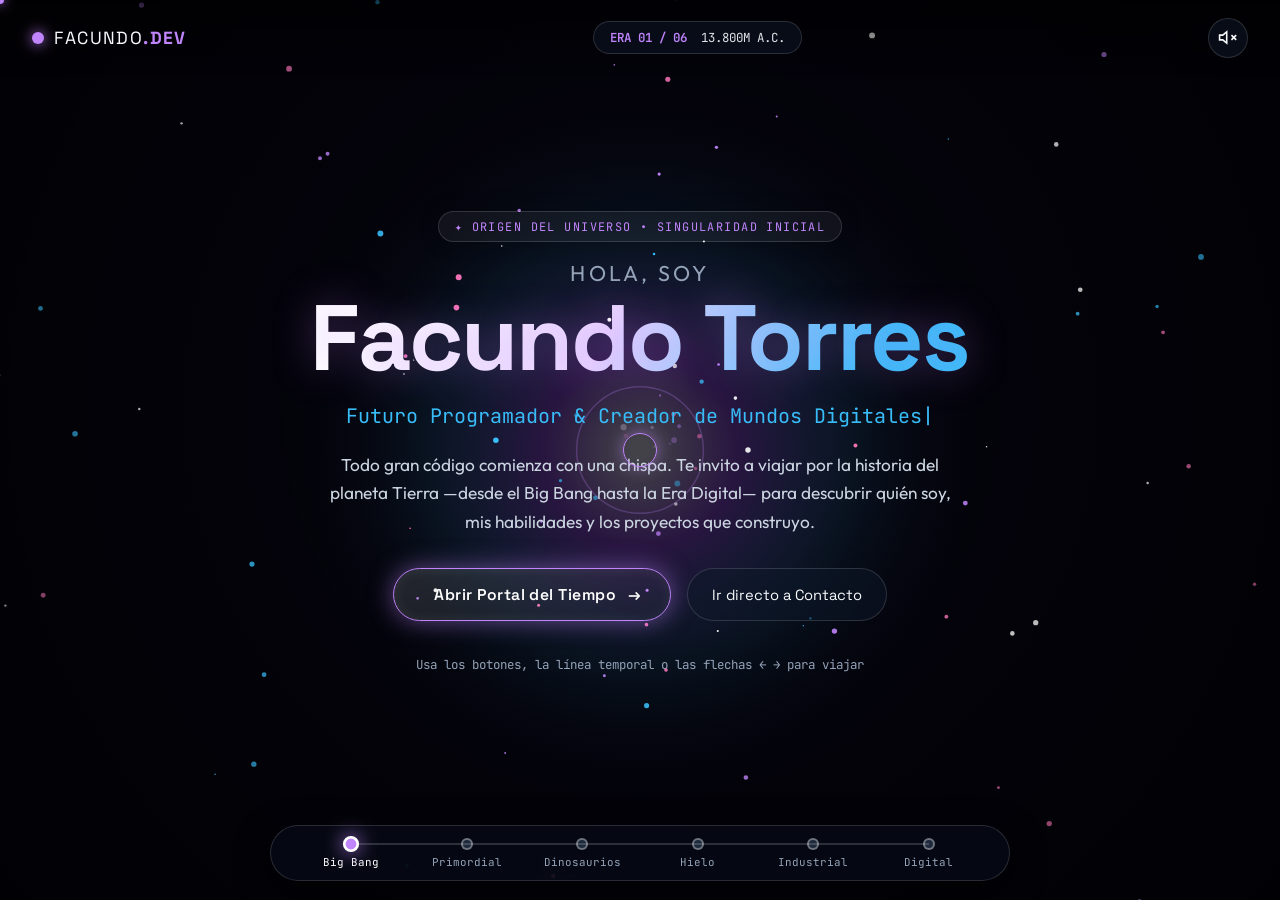
==== index.html @ c5411c74 "Add files via upload" ====
<!DOCTYPE html>
<html lang="es">
<head>
  <meta charset="UTF-8" />
  <meta name="viewport" content="width=device-width, initial-scale=1.0" />
  <title>Facundo Torres | Portfolio Temporal — Futuro Programador</title>
  <meta name="description" content="Portfolio interactivo de Facundo Torres, futuro programador. Un viaje a través de las épocas de la Tierra desde el Big Bang hasta la Era Digital." />
  <link rel="preconnect" href="https://fonts.googleapis.com" />
  <link rel="preconnect" href="https://fonts.gstatic.com" crossorigin />
  <link href="https://fonts.googleapis.com/css2?family=Cinzel:wght@600;800&family=JetBrains+Mono:wght@400;600&family=Outfit:wght@300;400;600;700;900&family=Space+Grotesk:wght@400;600;700&display=swap" rel="stylesheet" />
  <link rel="stylesheet" href="styles.css" />
</head>
<body data-era="0">
  <!-- Cursor personalizado -->
  <div class="cursor-dot" id="cursor-dot"></div>
  <div class="cursor-ring" id="cursor-ring"></div>

  <!-- Canvas de fondo atmosférico por era -->
  <canvas id="era-canvas" aria-hidden="true"></canvas>

  <!-- Capa de viñeta y atmósfera -->
  <div class="atmosphere-overlay" aria-hidden="true"></div>

  <!-- Canvas del Portal del Tiempo (transiciones) -->
  <div class="portal-overlay" id="portal-overlay" aria-hidden="true">
    <canvas id="portal-canvas"></canvas>
    <div class="portal-hud">
      <div class="portal-label">ATRAVESANDO PORTAL TEMPORAL</div>
      <div class="portal-year" id="portal-year">-13.800.000.000</div>
      <div class="portal-destination" id="portal-destination">ERA PRIMORDIAL</div>
    </div>
    <div class="portal-flash" id="portal-flash"></div>
  </div>

  <!-- Barra superior HUD -->
  <header class="top-hud">
    <div class="brand" id="brand-home" title="Volver al Big Bang">
      <span class="brand-orb"></span>
      <span class="brand-text">FACUNDO<strong>.DEV</strong></span>
    </div>

    <div class="era-indicator">
      <span class="era-badge" id="hud-era-badge">ERA 01 / 06</span>
      <span class="era-year-display" id="hud-era-year">13.8B A.C.</span>
    </div>

    <div class="hud-actions">
      <button class="icon-btn" id="sound-toggle" title="Activar/Desactivar sonido del portal" aria-label="Sonido">
        <svg id="sound-icon-off" viewBox="0 0 24 24" fill="none" stroke="currentColor" stroke-width="2">
          <path d="M11 5L6 9H2v6h4l5 4V5z"></path>
          <line x1="23" y1="9" x2="17" y2="15"></line>
          <line x1="17" y1="9" x2="23" y2="15"></line>
        </svg>
        <svg id="sound-icon-on" class="hidden" viewBox="0 0 24 24" fill="none" stroke="currentColor" stroke-width="2">
          <path d="M11 5L6 9H2v6h4l5 4V5z"></path>
          <path d="M15.54 8.46a5 5 0 0 1 0 7.07"></path>
          <path d="M19.07 4.93a10 10 0 0 1 0 14.14"></path>
        </svg>
      </button>
    </div>
  </header>

  <!-- Contenedor principal de las 6 eras -->
  <main class="timeline-stage" id="timeline-stage">

    <!-- ==================== ERA 0: BIG BANG (INICIO) ==================== -->
    <section class="era-section active" data-era-index="0" data-era-name="El Big Bang" data-era-year="13.800M A.C." data-numeric-year="-13800000000">
      <div class="era-content hero-layout">
        <div class="evanesce-item delay-1">
          <span class="pill-tag cosmic-tag">✦ ORIGEN DEL UNIVERSO • SINGULARIDAD INICIAL</span>
        </div>

        <h1 class="hero-title evanesce-item delay-2">
          <span class="title-small">Hola, soy</span>
          <span class="glitch-text" data-text="Facundo Torres">Facundo Torres</span>
        </h1>

        <p class="hero-subtitle evanesce-item delay-3">
          <span class="typing-text" id="typing-text">Futuro Programador &amp; Creador de Mundos Digitales</span><span class="typing-cursor">|</span>
        </p>

        <p class="hero-desc evanesce-item delay-4">
          Todo gran código comienza con una chispa. Te invito a viajar por la historia del planeta Tierra —desde el Big Bang hasta la Era Digital— para descubrir quién soy, mis habilidades y los proyectos que construyo.
        </p>

        <div class="cta-group evanesce-item delay-5">
          <button class="portal-btn primary-portal-btn" data-go-era="1">
            <span class="btn-ring"></span>
            <span class="btn-text">Abrir Portal del Tiempo</span>
            <span class="btn-arrow">→</span>
          </button>
          <button class="ghost-btn" data-go-era="5">Ir directo a Contacto</button>
        </div>

        <div class="scroll-hint evanesce-item delay-6">
          <span>Usa los botones, la línea temporal o las flechas ← → para viajar</span>
        </div>
      </div>
    </section>

    <!-- ==================== ERA 1: TIERRA PRIMORDIAL (SOBRE MÍ) ==================== -->
    <section class="era-section" data-era-index="1" data-era-name="Tierra Primordial" data-era-year="4.500M A.C." data-numeric-year="-4500000000">
      <div class="era-content two-col-layout">
        <div class="col-text">
          <span class="pill-tag volcanic-tag evanesce-item delay-1">🔥 EÓN HADEICO • FORJANDO LOS CIMIENTOS</span>
          <h2 class="section-title evanesce-item delay-2">Sobre Mí</h2>
          <p class="lead-text evanesce-item delay-3">
            Al igual que la Tierra se forjó entre fuego, presión y transformación constante, mi camino como <strong>futuro programador</strong> nace de la curiosidad incansable por entender cómo funciona la tecnología y crear soluciones reales.
          </p>
          <p class="body-text evanesce-item delay-4">
            Me apasiona el desarrollo web, la lógica de programación y el diseño de experiencias interactivas que sorprendan al usuario. Cada día entreno mis habilidades escribiendo código limpio, resolviendo problemas y aprendiendo nuevas herramientas.
          </p>

          <div class="stats-row evanesce-item delay-5">
            <div class="stat-card tilt-card">
              <span class="stat-number">100%</span>
              <span class="stat-label">Pasión por el Código</span>
            </div>
            <div class="stat-card tilt-card">
              <span class="stat-number">∞</span>
              <span class="stat-label">Ganas de Aprender</span>
            </div>
            <div class="stat-card tilt-card">
              <span class="stat-number">24/7</span>
              <span class="stat-label">Mentalidad Builder</span>
            </div>
          </div>
        </div>

        <div class="col-visual evanesce-item delay-4">
          <div class="magma-card tilt-card">
            <div class="magma-core portrait-core">
              <div class="orbit-ring r1"></div>
              <div class="orbit-ring r2"></div>
              <img src="facundo.png" alt="Facundo Torres" class="facundo-cutout" />
            </div>
            <h3>Facundo Torres</h3>
            <p class="role-badge">Aspirante a Desarrollador Full-Stack</p>
            <ul class="traits-list">
              <li><span>⚡</span> Resolución creativa de problemas</li>
              <li><span>🧠</span> Aprendizaje rápido y autodidacta</li>
              <li><span>🎯</span> Atención al detalle y animaciones</li>
              <li><span>🤝</span> Trabajo en equipo y comunicación</li>
            </ul>
          </div>
        </div>

        <div class="era-nav-footer evanesce-item delay-6">
          <button class="ghost-btn" data-go-era="0">← Big Bang</button>
          <button class="portal-btn volcanic-btn" data-go-era="2">
            <span class="btn-text">Viajar al Jurásico</span>
            <span class="btn-arrow">→</span>
          </button>
        </div>
      </div>
    </section>

    <!-- ==================== ERA 2: ERA MESOZOICA / DINOSAURIOS Y FÓSILES (SKILLS) ==================== -->
    <section class="era-section" data-era-index="2" data-era-name="Era Mesozoica" data-era-year="150M A.C." data-numeric-year="-150000000">
      <div class="era-content jurassic-layout">
        <!-- Silueta decorativa de dinosaurio en el fondo -->
        <svg class="dino-silhouette" viewBox="0 0 600 320" fill="none" aria-hidden="true">
          <path d="M510 295 C470 295 450 280 430 250 C400 210 380 185 330 185 C295 185 270 205 245 230 C235 240 225 265 220 295 L195 295 C200 255 205 225 190 210 C175 195 150 210 135 235 C120 260 110 280 105 295 L82 295 C90 250 110 210 125 185 C100 180 65 185 25 200 C55 165 100 148 145 148 C185 148 220 155 260 140 C300 125 325 90 355 55 C375 32 405 20 435 25 C460 29 478 42 485 56 C470 60 455 62 440 60 C448 68 465 72 475 74 C465 88 442 94 420 90 C400 115 390 145 405 175 C425 210 465 245 530 275 Z" fill="currentColor"/>
        </svg>

        <div class="section-header evanesce-item delay-1">
          <span class="pill-tag jurassic-tag">🦖 ERA MESOZOICA • DINOSAURIOS &amp; FÓSILES</span>
          <h2 class="section-title">Fósiles de Conocimiento</h2>
          <p class="section-subtitle">Haz clic o pasa el cursor sobre cada fósil excavado para descubrir mi stack tecnológico.</p>
        </div>

        <div class="fossils-grid evanesce-item delay-3">
          <!-- Fósil 1: Ammonite (HTML & CSS) -->
          <article class="fossil-card tilt-card" tabindex="0">
            <div class="fossil-icon">
              <svg viewBox="0 0 100 100" fill="none" stroke="currentColor" stroke-width="3">
                <path d="M52 50 C52 44 46 42 42 46 C36 52 40 62 49 62 C61 62 68 50 64 38 C59 23 41 18 28 28 C12 40 12 64 26 78 C42 93 70 90 82 72 C92 56 88 32 74 20" stroke-linecap="round"/>
                <path d="M52 50 L64 38 M49 62 L58 75 M28 28 L40 42 M26 78 L38 66 M82 72 L68 62" stroke-opacity="0.5"/>
              </svg>
            </div>
            <span class="fossil-era">FÓSIL #01 • AMMONITE</span>
            <h3>HTML5 &amp; CSS3</h3>
            <p>Maquetación semántica, Flexbox, Grid, animaciones avanzadas y diseño responsive.</p>
            <div class="skill-bar"><div class="skill-fill" style="--level: 90%"></div></div>
          </article>

          <!-- Fósil 2: Cráneo T-Rex (JavaScript) -->
          <article class="fossil-card tilt-card" tabindex="0">
            <div class="fossil-icon">
              <svg viewBox="0 0 100 100" fill="none" stroke="currentColor" stroke-width="3">
                <path d="M18 42 C22 24 45 18 70 22 C84 25 90 36 86 48 L62 52 L60 60 L82 62 C78 74 60 80 42 76 L26 72 L18 58 Z" stroke-linejoin="round"/>
                <circle cx="50" cy="36" r="6"/>
                <circle cx="72" cy="36" r="4"/>
                <path d="M62 52 L66 56 M70 51 L74 55 M78 50 L81 54 M66 62 L69 66 M74 62 L76 66" stroke-linecap="round"/>
              </svg>
            </div>
            <span class="fossil-era">FÓSIL #02 • T-REX</span>
            <h3>JavaScript (ES6+)</h3>
            <p>Lógica interactiva, manipulación del DOM, Canvas 2D, consumo de APIs y asincronía.</p>
            <div class="skill-bar"><div class="skill-fill" style="--level: 85%"></div></div>
          </article>

          <!-- Fósil 3: Trilobite (Python & Lógica) -->
          <article class="fossil-card tilt-card" tabindex="0">
            <div class="fossil-icon">
              <svg viewBox="0 0 100 100" fill="none" stroke="currentColor" stroke-width="3">
                <ellipse cx="50" cy="52" rx="28" ry="36"/>
                <path d="M50 16 L50 88 M35 22 L35 82 M65 22 L65 82" stroke-opacity="0.6"/>
                <path d="M24 38 L76 38 M22 50 L78 50 M24 62 L76 62 M29 74 L71 74"/>
              </svg>
            </div>
            <span class="fossil-era">FÓSIL #03 • TRILOBITE</span>
            <h3>Python &amp; Algoritmos</h3>
            <p>Estructuras de datos, automatización, resolución de problemas y bases de backend.</p>
            <div class="skill-bar"><div class="skill-fill" style="--level: 78%"></div></div>
          </article>

          <!-- Fósil 4: Huella Jurásica (Git, SQL & Herramientas) -->
          <article class="fossil-card tilt-card" tabindex="0">
            <div class="fossil-icon">
              <svg viewBox="0 0 100 100" fill="none" stroke="currentColor" stroke-width="3">
                <path d="M50 86 C35 86 28 74 32 60 L20 34 C18 28 24 24 29 29 L42 46 L46 18 C47 12 53 12 54 18 L58 46 L71 29 C76 24 82 28 80 34 L68 60 C72 74 65 86 50 86 Z" stroke-linejoin="round"/>
              </svg>
            </div>
            <span class="fossil-era">FÓSIL #04 • HUELLA JURÁSICA</span>
            <h3>Git, GitHub &amp; SQL</h3>
            <p>Control de versiones, trabajo colaborativo, consultas de bases de datos y buenas prácticas.</p>
            <div class="skill-bar"><div class="skill-fill" style="--level: 80%"></div></div>
          </article>
        </div>

        <div class="era-nav-footer evanesce-item delay-5">
          <button class="ghost-btn" data-go-era="1">← Tierra Primordial</button>
          <button class="portal-btn jurassic-btn" data-go-era="3">
            <span class="btn-text">Viajar a la Edad de Hielo</span>
            <span class="btn-arrow">→</span>
          </button>
        </div>
      </div>
    </section>

    <!-- ==================== ERA 3: EDAD DE HIELO (PROYECTOS) ==================== -->
    <section class="era-section" data-era-index="3" data-era-name="Edad de Hielo" data-era-year="20.000 A.C." data-numeric-year="-20000">
      <div class="era-content projects-layout">
        <div class="section-header evanesce-item delay-1">
          <span class="pill-tag ice-tag">❄️ PLEISTOCENO • CRISTALES EN EL TIEMPO</span>
          <h2 class="section-title">Proyectos Destacados</h2>
          <p class="section-subtitle">Creaciones esculpidas en código, preservadas con precisión y diseño moderno.</p>
        </div>

        <div class="projects-grid evanesce-item delay-3">
          <a href="proyectos/kiosco/index.html" target="_blank" rel="noopener noreferrer" class="ice-card tilt-card project-link">
            <div class="ice-card-top">
              <span class="project-num">01</span>
              <span class="project-status">Abrir Proyecto ↗</span>
            </div>
            <h3>Sistema de Kiosco &amp; Flyers</h3>
            <p>Aplicación web para gestión de productos, almacenamiento local y generador visual de flyers promocionales.</p>
            <div class="tech-pills">
              <span>HTML5</span><span>CSS3</span><span>JavaScript</span><span>Storage</span>
            </div>
          </a>

          <a href="proyectos/bibliotec/index.html" target="_blank" rel="noopener noreferrer" class="ice-card tilt-card project-link">
            <div class="ice-card-top">
              <span class="project-num">02</span>
              <span class="project-status">Abrir Proyecto ↗</span>
            </div>
            <h3>BiblioTec — E.E.S.T. N° 5</h3>
            <p>Biblioteca virtual escolar por año y especialidad (Informática, Programación y MMO) con buscador, historial y panel docente/admin.</p>
            <div class="tech-pills">
              <span>HTML5</span><span>CSS3</span><span>JavaScript</span><span>Lucide</span>
            </div>
          </a>

          <a href="proyectos/viajes-los-choris/index.html" target="_blank" rel="noopener noreferrer" class="ice-card tilt-card project-link">
            <div class="ice-card-top">
              <span class="project-num">03</span>
              <span class="project-status">Abrir Proyecto ↗</span>
            </div>
            <h3>Viajes Los Choris</h3>
            <p>Plataforma de venta de pasajes, hoteles y paquetes turísticos con buscador, ofertas, carrito de compras y checkout completo.</p>
            <div class="tech-pills">
              <span>Tailwind CSS</span><span>JavaScript</span><span>LocalStorage</span>
            </div>
          </a>
        </div>

        <div class="era-nav-footer evanesce-item delay-5">
          <button class="ghost-btn" data-go-era="2">← Era Mesozoica</button>
          <button class="portal-btn ice-btn" data-go-era="4">
            <span class="btn-text">Viajar a la Era Industrial</span>
            <span class="btn-arrow">→</span>
          </button>
        </div>
      </div>
    </section>

    <!-- ==================== ERA 4: ERA INDUSTRIAL & MODERNA (EDUCACIÓN) ==================== -->
    <section class="era-section" data-era-index="4" data-era-name="Era Industrial" data-era-year="1890 D.C." data-numeric-year="1890">
      <div class="era-content industrial-layout">
        <div class="section-header evanesce-item delay-1">
          <span class="pill-tag industrial-tag">⚙️ REVOLUCIÓN DEL CONOCIMIENTO • ENGRANAJES</span>
          <h2 class="section-title">Formación &amp; Evolución</h2>
          <p class="section-subtitle">Cada etapa de aprendizaje es un engranaje que impulsa mi carrera como programador.</p>
        </div>

        <div class="milestones-list evanesce-item delay-3">
          <div class="milestone-item tilt-card">
            <div class="milestone-year">2020 - 2022</div>
            <div class="milestone-body">
              <h3>Escuela Técnica N° 4 de Berazategui</h3>
              <p>Inicio de mi formación técnica, despertando el interés por la tecnología, los sistemas y la resolución de problemas.</p>
            </div>
          </div>

          <div class="milestone-item tilt-card">
            <div class="milestone-year">2023 - Act.</div>
            <div class="milestone-body">
              <h3>Escuela Técnica N° 5 de Berazategui</h3>
              <p>Continuación y profundización de mi carrera técnica, fortaleciendo las bases de tecnología y desarrollo de proyectos.</p>
            </div>
          </div>

          <div class="milestone-item tilt-card">
            <div class="milestone-year">2024</div>
            <div class="milestone-body">
              <h3>Primeras Líneas de Código — Modalidad Programación</h3>
              <p>Ingreso a la modalidad de Programación: descubrimiento de la lógica algorítmica, fundamentos de código y desarrollo web.</p>
            </div>
          </div>

          <div class="milestone-item tilt-card">
            <div class="milestone-year">2026+</div>
            <div class="milestone-body">
              <h3>Camino a Programador Profesional</h3>
              <p>Desarrollo de interfaces interactivas, frameworks modernos, backend, bases de datos y proyectos reales de alto impacto.</p>
            </div>
          </div>
        </div>

        <div class="era-nav-footer evanesce-item delay-5">
          <button class="ghost-btn" data-go-era="3">← Edad de Hielo</button>
          <button class="portal-btn industrial-btn" data-go-era="5">
            <span class="btn-text">Saltar a la Era Digital</span>
            <span class="btn-arrow">→</span>
          </button>
        </div>
      </div>
    </section>

    <!-- ==================== ERA 5: ERA DIGITAL / FUTURO (CONTACTO) ==================== -->
    <section class="era-section" data-era-index="5" data-era-name="Era Digital" data-era-year="2026 D.C." data-numeric-year="2026">
      <div class="era-content contact-layout">
        <div class="col-text">
          <span class="pill-tag cyber-tag evanesce-item delay-1">🌐 ERA DIGITAL • EL FUTURO ES AHORA</span>
          <h2 class="section-title evanesce-item delay-2">Conectemos</h2>
          <p class="lead-text evanesce-item delay-3">
            ¿Tenés un proyecto, una oportunidad o querés charlar sobre programación? Enviame un mensaje y construyamos algo increíble juntos.
          </p>

          <div class="social-links evanesce-item delay-4">
            <a href="https://www.instagram.com/facuttorresss/" target="_blank" rel="noopener noreferrer" class="social-pill instagram-pill">
              <span>Instagram</span> ↗
            </a>
            <a href="tel:+5491154913718" class="social-pill">
              <span>📞 11 54913718</span>
            </a>
            <a href="mailto:tfacundo711@gmail.com" class="social-pill">
              <span>✉ tfacundo711@gmail.com</span>
            </a>
            <a href="https://github.com/tfacundo686/portfolio-facundo" target="_blank" rel="noopener noreferrer" class="social-pill">
              <span>GitHub</span> ↗
            </a>
            <a href="https://linkedin.com/" target="_blank" rel="noopener noreferrer" class="social-pill">
              <span>LinkedIn</span> ↗
            </a>
          </div>
        </div>

        <div class="col-form evanesce-item delay-4">
          <form class="cyber-form" id="contact-form">
            <div class="form-group">
              <label for="name">Tu Nombre</label>
              <input type="text" id="name" name="name" placeholder="Ej. Alex García" required />
            </div>
            <div class="form-group">
              <label for="email">Tu Email</label>
              <input type="email" id="email" name="email" placeholder="alex@correo.com" required />
            </div>
            <div class="form-group">
              <label for="message">Mensaje</label>
              <textarea id="message" name="message" rows="4" placeholder="Contame sobre tu idea o propuesta..." required></textarea>
            </div>
            <button type="submit" class="portal-btn cyber-btn full-width">
              <span class="btn-text">Transmitir Mensaje</span>
              <span class="btn-arrow">⚡</span>
            </button>
            <p class="form-feedback" id="form-feedback" aria-live="polite"></p>
          </form>
        </div>

        <div class="era-nav-footer evanesce-item delay-6">
          <button class="ghost-btn" data-go-era="4">← Era Industrial</button>
          <button class="portal-btn cyber-btn" data-go-era="0">
            <span class="btn-text">Reiniciar al Big Bang</span>
            <span class="btn-arrow">↺</span>
          </button>
        </div>
      </div>
    </section>

  </main>

  <!-- Navegación de Línea Temporal inferior -->
  <nav class="timeline-dock" aria-label="Línea temporal de épocas">
    <div class="timeline-nodes">
      <div class="timeline-track">
        <div class="timeline-progress" id="timeline-progress"></div>
      </div>
      <button class="timeline-node active" data-go-era="0" aria-label="Ir al Big Bang">
        <span class="node-dot"></span>
        <span class="node-label">Big Bang</span>
      </button>
      <button class="timeline-node" data-go-era="1" aria-label="Ir a Tierra Primordial">
        <span class="node-dot"></span>
        <span class="node-label">Primordial</span>
      </button>
      <button class="timeline-node" data-go-era="2" aria-label="Ir a Era Mesozoica (Dinosaurios)">
        <span class="node-dot"></span>
        <span class="node-label">Dinosaurios</span>
      </button>
      <button class="timeline-node" data-go-era="3" aria-label="Ir a Edad de Hielo">
        <span class="node-dot"></span>
        <span class="node-label">Hielo</span>
      </button>
      <button class="timeline-node" data-go-era="4" aria-label="Ir a Era Industrial">
        <span class="node-dot"></span>
        <span class="node-label">Industrial</span>
      </button>
      <button class="timeline-node" data-go-era="5" aria-label="Ir a Era Digital">
        <span class="node-dot"></span>
        <span class="node-label">Digital</span>
      </button>
    </div>
  </nav>

  <script src="backgrounds.js"></script>
  <script src="portal.js"></script>
  <script src="app.js"></script>
</body>
</html>
---- styles.css ----
/* =========================================================
   FACUNDO TORRES — PORTFOLIO TEMPORAL
   Estilos globales, temas por era y evanescencias
   ========================================================= */

:root {
  --bg-primary: #04030c;
  --accent: #a855f7;
  --accent-2: #38bdf8;
  --accent-glow: rgba(168, 85, 247, 0.45);
  --text-main: #f8fafc;
  --text-muted: #94a3b8;
  --glass-bg: rgba(15, 23, 42, 0.52);
  --glass-border: rgba(255, 255, 255, 0.14);
  --font-display: 'Space Grotesk', sans-serif;
  --font-body: 'Outfit', sans-serif;
  --font-mono: 'JetBrains Mono', monospace;
  --font-ancient: 'Cinzel', serif;
}

/* Temas dinámicos según la era activa */
body[data-era="0"] {
  --bg-primary: #04030c;
  --accent: #c084fc;
  --accent-2: #38bdf8;
  --accent-glow: rgba(192, 132, 252, 0.5);
}

body[data-era="1"] {
  --bg-primary: #140504;
  --accent: #f97316;
  --accent-2: #ef4444;
  --accent-glow: rgba(249, 115, 22, 0.5);
}

body[data-era="2"] {
  --bg-primary: #05130b;
  --accent: #34d399;
  --accent-2: #d97706;
  --accent-glow: rgba(52, 211, 153, 0.45);
}

body[data-era="3"] {
  --bg-primary: #03111c;
  --accent: #38bdf8;
  --accent-2: #a5f3fc;
  --accent-glow: rgba(56, 189, 248, 0.45);
}

body[data-era="4"] {
  --bg-primary: #120d07;
  --accent: #f59e0b;
  --accent-2: #fbbf24;
  --accent-glow: rgba(245, 158, 11, 0.45);
}

body[data-era="5"] {
  --bg-primary: #020617;
  --accent: #22d3ee;
  --accent-2: #818cf8;
  --accent-glow: rgba(34, 211, 238, 0.5);
}

*, *::before, *::after {
  box-sizing: border-box;
  margin: 0;
  padding: 0;
}

html, body {
  width: 100%;
  height: 100%;
  overflow: hidden;
  background-color: var(--bg-primary);
  color: var(--text-main);
  font-family: var(--font-body);
  transition: background-color 1s ease;
  -webkit-font-smoothing: antialiased;
}

/* ==================== CURSOR PERSONALIZADO ==================== */
@media (pointer: fine) {
  body { cursor: none; }
  a, button, input, textarea, [tabindex] { cursor: none; }
}

.cursor-dot, .cursor-ring {
  position: fixed;
  top: 0;
  left: 0;
  pointer-events: none;
  z-index: 9999;
  transform: translate(-50%, -50%);
  border-radius: 50%;
  transition: opacity 0.3s ease;
}

.cursor-dot {
  width: 8px;
  height: 8px;
  background: var(--accent);
  box-shadow: 0 0 12px var(--accent);
}

.cursor-ring {
  width: 34px;
  height: 34px;
  border: 1.5px solid var(--accent);
  box-shadow: 0 0 16px var(--accent-glow);
  transition: width 0.22s ease, height 0.22s ease, border-color 0.4s ease, background-color 0.22s ease;
}

.cursor-ring.hovering {
  width: 54px;
  height: 54px;
  background-color: rgba(255, 255, 255, 0.06);
}

@media (pointer: coarse) {
  .cursor-dot, .cursor-ring { display: none; }
}

/* ==================== CANVASES & ATMÓSFERA ==================== */
#era-canvas {
  position: fixed;
  inset: 0;
  width: 100%;
  height: 100%;
  z-index: 0;
}

.atmosphere-overlay {
  position: fixed;
  inset: 0;
  z-index: 1;
  pointer-events: none;
  background: radial-gradient(circle at 50% 45%, transparent 25%, rgba(0, 0, 0, 0.65) 100%);
}

/* ==================== PORTAL DEL TIEMPO ==================== */
.portal-overlay {
  position: fixed;
  inset: 0;
  z-index: 500;
  pointer-events: none;
  opacity: 0;
  visibility: hidden;
  transition: opacity 0.35s ease, visibility 0.35s ease;
}

.portal-overlay.active {
  opacity: 1;
  visibility: visible;
  pointer-events: all;
}

#portal-canvas {
  width: 100%;
  height: 100%;
  display: block;
}

.portal-hud {
  position: absolute;
  inset: 0;
  display: flex;
  flex-direction: column;
  align-items: center;
  justify-content: center;
  text-align: center;
  pointer-events: none;
  z-index: 2;
}

.portal-label {
  font-family: var(--font-mono);
  font-size: 0.78rem;
  letter-spacing: 0.35em;
  color: rgba(255, 255, 255, 0.75);
  margin-bottom: 0.6rem;
  text-transform: uppercase;
}

.portal-year {
  font-family: var(--font-mono);
  font-size: clamp(2rem, 6vw, 4.5rem);
  font-weight: 700;
  color: #ffffff;
  text-shadow: 0 0 25px var(--accent), 0 0 60px var(--accent-2);
  letter-spacing: 0.05em;
}

.portal-destination {
  margin-top: 0.7rem;
  font-family: var(--font-display);
  font-size: clamp(1rem, 2.5vw, 1.5rem);
  letter-spacing: 0.25em;
  text-transform: uppercase;
  color: var(--accent-2);
  text-shadow: 0 0 18px var(--accent-glow);
}

.portal-flash {
  position: absolute;
  inset: 0;
  background: radial-gradient(circle, #ffffff 0%, var(--accent) 55%, transparent 100%);
  opacity: 0;
  pointer-events: none;
  z-index: 3;
  transition: opacity 0.22s ease-out;
}

.portal-flash.flash-on {
  opacity: 0.92;
}

/* ==================== TOP HUD ==================== */
.top-hud {
  position: fixed;
  top: 0;
  left: 0;
  right: 0;
  z-index: 50;
  display: flex;
  align-items: center;
  justify-content: space-between;
  padding: 1.1rem 2rem;
  background: linear-gradient(to bottom, rgba(0, 0, 0, 0.55), transparent);
}

.brand {
  display: flex;
  align-items: center;
  gap: 0.65rem;
  font-family: var(--font-display);
  font-size: 1.1rem;
  letter-spacing: 0.08em;
  user-select: none;
}

.brand strong {
  color: var(--accent);
  transition: color 0.5s ease;
}

.brand-orb {
  width: 12px;
  height: 12px;
  border-radius: 50%;
  background: var(--accent);
  box-shadow: 0 0 14px var(--accent);
  animation: pulseOrb 2.4s infinite ease-in-out;
}

@keyframes pulseOrb {
  0%, 100% { transform: scale(1); opacity: 1; }
  50% { transform: scale(1.35); opacity: 0.7; }
}

.era-indicator {
  display: flex;
  align-items: center;
  gap: 0.85rem;
  padding: 0.45rem 1rem;
  border-radius: 999px;
  background: var(--glass-bg);
  border: 1px solid var(--glass-border);
  backdrop-filter: blur(12px);
  font-family: var(--font-mono);
  font-size: 0.78rem;
}

.era-badge {
  color: var(--accent);
  font-weight: 600;
}

.era-year-display {
  color: var(--text-main);
  opacity: 0.9;
}

.icon-btn {
  width: 40px;
  height: 40px;
  border-radius: 50%;
  border: 1px solid var(--glass-border);
  background: var(--glass-bg);
  color: var(--text-main);
  display: grid;
  place-items: center;
  backdrop-filter: blur(10px);
  transition: transform 0.25s ease, border-color 0.3s ease, box-shadow 0.3s ease;
}

.icon-btn:hover {
  transform: scale(1.08);
  border-color: var(--accent);
  box-shadow: 0 0 16px var(--accent-glow);
}

.icon-btn svg {
  width: 19px;
  height: 19px;
}

.hidden { display: none !important; }

/* ==================== ESCENARIO DE ERAS & EVANESCENCIAS ==================== */
.timeline-stage {
  position: relative;
  z-index: 10;
  width: 100%;
  height: 100vh;
}

.era-section {
  position: absolute;
  inset: 0;
  display: flex;
  align-items: center;
  justify-content: center;
  padding: 5.5rem 2rem 6.5rem;
  overflow-y: auto;
  opacity: 0;
  visibility: hidden;
  pointer-events: none;
  filter: blur(14px);
  transform: scale(0.95);
  transition: opacity 0.8s cubic-bezier(0.22, 1, 0.36, 1),
              filter 0.8s cubic-bezier(0.22, 1, 0.36, 1),
              transform 0.8s cubic-bezier(0.22, 1, 0.36, 1),
              visibility 0.8s ease;
}

.era-section.active {
  opacity: 1;
  visibility: visible;
  pointer-events: all;
  filter: blur(0px);
  transform: scale(1);
}

.era-section.evanescing-out {
  opacity: 0;
  filter: blur(22px);
  transform: scale(1.08);
  transition: opacity 0.45s ease-in, filter 0.45s ease-in, transform 0.45s ease-in;
}

/* Evanescencia escalonada para cada elemento interno */
.evanesce-item {
  opacity: 0;
  transform: translateY(28px) scale(0.97);
  filter: blur(10px);
  transition: opacity 0.85s cubic-bezier(0.16, 1, 0.3, 1),
              transform 0.85s cubic-bezier(0.16, 1, 0.3, 1),
              filter 0.85s cubic-bezier(0.16, 1, 0.3, 1);
}

.era-section.active .evanesce-item {
  opacity: 1;
  transform: translateY(0) scale(1);
  filter: blur(0);
}

.era-section.active .delay-1 { transition-delay: 0.1s; }
.era-section.active .delay-2 { transition-delay: 0.22s; }
.era-section.active .delay-3 { transition-delay: 0.34s; }
.era-section.active .delay-4 { transition-delay: 0.46s; }
.era-section.active .delay-5 { transition-delay: 0.58s; }
.era-section.active .delay-6 { transition-delay: 0.70s; }

.era-content {
  width: 100%;
  max-width: 1120px;
  margin: auto;
  position: relative;
}

/* ==================== TIPOGRAFÍA Y TAGS ==================== */
.pill-tag {
  display: inline-flex;
  align-items: center;
  gap: 0.45rem;
  padding: 0.42rem 1rem;
  border-radius: 999px;
  font-family: var(--font-mono);
  font-size: 0.74rem;
  letter-spacing: 0.12em;
  text-transform: uppercase;
  border: 1px solid var(--glass-border);
  background: rgba(255, 255, 255, 0.05);
  backdrop-filter: blur(8px);
  color: var(--accent);
  box-shadow: 0 0 20px rgba(0, 0, 0, 0.25);
}

.section-header {
  text-align: center;
  margin-bottom: 2.2rem;
}

.section-title {
  font-family: var(--font-display);
  font-size: clamp(2.1rem, 4.5vw, 3.4rem);
  font-weight: 700;
  margin-top: 0.75rem;
  line-height: 1.1;
  background: linear-gradient(135deg, #ffffff 30%, var(--accent) 100%);
  -webkit-background-clip: text;
  background-clip: text;
  color: transparent;
}

.section-subtitle {
  color: var(--text-muted);
  font-size: 1.05rem;
  margin-top: 0.6rem;
  max-width: 620px;
  margin-inline: auto;
}

/* ==================== ERA 0: BIG BANG HERO ==================== */
.hero-layout {
  text-align: center;
  display: flex;
  flex-direction: column;
  align-items: center;
}

.hero-title {
  margin-top: 1.2rem;
  display: flex;
  flex-direction: column;
  align-items: center;
  line-height: 1.05;
}

.title-small {
  font-size: clamp(1rem, 2vw, 1.35rem);
  font-weight: 400;
  color: var(--text-muted);
  letter-spacing: 0.15em;
  text-transform: uppercase;
  margin-bottom: 0.35rem;
}

.glitch-text {
  font-family: var(--font-display);
  font-size: clamp(2.8rem, 7.5vw, 5.8rem);
  font-weight: 900;
  letter-spacing: -0.02em;
  background: linear-gradient(120deg, #ffffff 10%, #e9d5ff 45%, #38bdf8 85%);
  -webkit-background-clip: text;
  background-clip: text;
  color: transparent;
  text-shadow: 0 0 40px rgba(192, 132, 252, 0.35);
}

.hero-subtitle {
  margin-top: 1rem;
  font-family: var(--font-mono);
  font-size: clamp(0.95rem, 2vw, 1.25rem);
  color: var(--accent-2);
}

.typing-cursor {
  display: inline-block;
  animation: blink 0.9s infinite;
}

@keyframes blink {
  0%, 49% { opacity: 1; }
  50%, 100% { opacity: 0; }
}

.hero-desc {
  max-width: 650px;
  margin-top: 1.35rem;
  font-size: 1.08rem;
  line-height: 1.65;
  color: #cbd5e1;
}

.cta-group {
  margin-top: 2rem;
  display: flex;
  flex-wrap: wrap;
  gap: 1rem;
  justify-content: center;
}

.scroll-hint {
  margin-top: 2.2rem;
  font-family: var(--font-mono);
  font-size: 0.78rem;
  color: var(--text-muted);
  opacity: 0.8;
}

/* ==================== BOTONES PORTAL ==================== */
.portal-btn {
  position: relative;
  display: inline-flex;
  align-items: center;
  justify-content: center;
  gap: 0.75rem;
  padding: 0.95rem 1.8rem;
  border-radius: 999px;
  border: 1px solid var(--accent);
  background: linear-gradient(135deg, rgba(255, 255, 255, 0.12), rgba(255, 255, 255, 0.03));
  color: #ffffff;
  font-family: var(--font-display);
  font-size: 0.98rem;
  font-weight: 600;
  letter-spacing: 0.03em;
  overflow: hidden;
  box-shadow: 0 0 24px var(--accent-glow), inset 0 0 14px rgba(255, 255, 255, 0.08);
  transition: transform 0.25s ease, box-shadow 0.3s ease, background 0.3s ease;
}

.portal-btn:hover {
  transform: translateY(-3px) scale(1.03);
  box-shadow: 0 0 38px var(--accent-glow), 0 10px 25px rgba(0, 0, 0, 0.4);
  background: linear-gradient(135deg, var(--accent), var(--accent-2));
  color: #020617;
}

.portal-btn .btn-arrow {
  transition: transform 0.25s ease;
}

.portal-btn:hover .btn-arrow {
  transform: translateX(4px);
}

.ghost-btn {
  padding: 0.9rem 1.5rem;
  border-radius: 999px;
  border: 1px solid var(--glass-border);
  background: var(--glass-bg);
  color: var(--text-main);
  font-family: var(--font-display);
  font-size: 0.92rem;
  backdrop-filter: blur(10px);
  transition: all 0.25s ease;
}

.ghost-btn:hover {
  border-color: var(--accent);
  color: var(--accent);
  transform: translateY(-2px);
}

.era-nav-footer {
  grid-column: 1 / -1;
  display: flex;
  justify-content: space-between;
  align-items: center;
  margin-top: 2rem;
  gap: 1rem;
}

/* ==================== ERA 1: TIERRA PRIMORDIAL ==================== */
.two-col-layout {
  display: grid;
  grid-template-columns: 1.2fr 0.9fr;
  gap: 2.5rem;
  align-items: center;
}

.lead-text {
  font-size: 1.15rem;
  line-height: 1.65;
  margin-top: 1rem;
  color: #f1f5f9;
}

.body-text {
  font-size: 1rem;
  line-height: 1.65;
  margin-top: 0.85rem;
  color: var(--text-muted);
}

.stats-row {
  display: grid;
  grid-template-columns: repeat(3, 1fr);
  gap: 1rem;
  margin-top: 1.75rem;
}

.stat-card {
  padding: 1.1rem;
  border-radius: 16px;
  background: var(--glass-bg);
  border: 1px solid var(--glass-border);
  backdrop-filter: blur(12px);
  text-align: center;
}

.stat-number {
  display: block;
  font-family: var(--font-display);
  font-size: 1.65rem;
  font-weight: 700;
  color: var(--accent);
}

.stat-label {
  font-size: 0.8rem;
  color: var(--text-muted);
}

.magma-card {
  padding: 2rem;
  border-radius: 24px;
  background: linear-gradient(160deg, rgba(40, 12, 8, 0.72), rgba(15, 6, 6, 0.82));
  border: 1px solid rgba(249, 115, 22, 0.35);
  box-shadow: 0 20px 50px rgba(0, 0, 0, 0.5), 0 0 30px rgba(249, 115, 22, 0.15);
  text-align: center;
}

.magma-core {
  position: relative;
  width: 110px;
  height: 110px;
  margin: 0 auto 1.2rem;
  display: grid;
  place-items: center;
}

.magma-core.portrait-core {
  width: 175px;
  height: 195px;
  margin-bottom: 1rem;
}

.facundo-cutout {
  position: relative;
  z-index: 2;
  width: 165px;
  height: 190px;
  object-fit: contain;
  object-position: bottom center;
  filter: drop-shadow(0 0 18px rgba(249, 115, 22, 0.55));
  transition: transform 0.35s ease, filter 0.35s ease;
}

.magma-card:hover .facundo-cutout {
  transform: scale(1.05) translateY(-4px);
  filter: drop-shadow(0 0 26px rgba(249, 115, 22, 0.8));
}

.avatar-monogram {
  width: 78px;
  height: 78px;
  border-radius: 50%;
  background: linear-gradient(135deg, #f97316, #dc2626);
  display: grid;
  place-items: center;
  font-family: var(--font-display);
  font-size: 1.8rem;
  font-weight: 800;
  color: #fff;
  box-shadow: 0 0 25px rgba(249, 115, 22, 0.65);
}

.orbit-ring {
  position: absolute;
  inset: 0;
  border-radius: 50%;
  border: 1.5px dashed rgba(249, 115, 22, 0.55);
  animation: spin 12s linear infinite;
}

.orbit-ring.r2 {
  inset: -8px;
  border-color: rgba(251, 191, 36, 0.35);
  animation-direction: reverse;
  animation-duration: 18s;
}

@keyframes spin {
  to { transform: rotate(360deg); }
}

.role-badge {
  color: var(--accent);
  font-family: var(--font-mono);
  font-size: 0.82rem;
  margin-top: 0.3rem;
}

.traits-list {
  list-style: none;
  margin-top: 1.3rem;
  text-align: left;
  display: grid;
  gap: 0.65rem;
  font-size: 0.92rem;
  color: #e2e8f0;
}

/* ==================== ERA 2: DINOSAURIOS & FÓSILES ==================== */
.jurassic-layout {
  position: relative;
}

.dino-silhouette {
  position: absolute;
  right: -40px;
  bottom: 40px;
  width: 440px;
  color: rgba(52, 211, 153, 0.08);
  pointer-events: none;
  z-index: -1;
}

.fossils-grid {
  display: grid;
  grid-template-columns: repeat(4, 1fr);
  gap: 1.25rem;
}

.fossil-card {
  position: relative;
  padding: 1.5rem 1.25rem;
  border-radius: 20px;
  background: linear-gradient(155deg, rgba(16, 36, 24, 0.78), rgba(18, 16, 12, 0.84));
  border: 1px solid rgba(52, 211, 153, 0.28);
  backdrop-filter: blur(12px);
  transition: transform 0.35s ease, border-color 0.35s ease, box-shadow 0.35s ease;
  overflow: hidden;
}

.fossil-card:hover, .fossil-card:focus {
  border-color: #34d399;
  box-shadow: 0 18px 40px rgba(0, 0, 0, 0.5), 0 0 28px rgba(52, 211, 153, 0.25);
  outline: none;
}

.fossil-icon {
  width: 64px;
  height: 64px;
  margin-bottom: 1rem;
  color: #d97706;
  filter: drop-shadow(0 0 10px rgba(217, 119, 6, 0.35));
  transition: transform 0.4s ease, color 0.4s ease;
}

.fossil-card:hover .fossil-icon {
  transform: scale(1.12) rotate(-6deg);
  color: #34d399;
}

.fossil-era {
  font-family: var(--font-mono);
  font-size: 0.68rem;
  letter-spacing: 0.12em;
  color: #f59e0b;
}

.fossil-card h3 {
  font-family: var(--font-display);
  font-size: 1.2rem;
  margin: 0.45rem 0;
}

.fossil-card p {
  font-size: 0.88rem;
  color: var(--text-muted);
  line-height: 1.5;
  margin-bottom: 1.1rem;
}

.skill-bar {
  height: 6px;
  border-radius: 999px;
  background: rgba(255, 255, 255, 0.1);
  overflow: hidden;
}

.skill-fill {
  height: 100%;
  width: 0;
  border-radius: 999px;
  background: linear-gradient(90deg, #d97706, #34d399);
  transition: width 1.1s cubic-bezier(0.22, 1, 0.36, 1) 0.4s;
}

.era-section.active .skill-fill {
  width: var(--level);
}

/* ==================== ERA 3: EDAD DE HIELO (PROYECTOS) ==================== */
.projects-grid {
  display: grid;
  grid-template-columns: repeat(3, 1fr);
  gap: 1.4rem;
}

.ice-card {
  padding: 1.7rem;
  border-radius: 22px;
  background: linear-gradient(145deg, rgba(186, 230, 253, 0.13), rgba(15, 23, 42, 0.68));
  border: 1px solid rgba(165, 243, 252, 0.3);
  backdrop-filter: blur(16px);
  box-shadow: 0 15px 35px rgba(0, 0, 0, 0.35), inset 0 1px 0 rgba(255, 255, 255, 0.25);
  display: flex;
  flex-direction: column;
  gap: 0.85rem;
  text-decoration: none;
  color: inherit;
  transition: border-color 0.3s ease, box-shadow 0.3s ease;
}

.ice-card.project-link:hover {
  border-color: #38bdf8;
  box-shadow: 0 20px 45px rgba(0, 0, 0, 0.45), 0 0 28px rgba(56, 189, 248, 0.35);
}

.ice-card.project-link:hover .project-status {
  background: #38bdf8;
  color: #020617;
}

.ice-card-top {
  display: flex;
  justify-content: space-between;
  align-items: center;
}

.project-num {
  font-family: var(--font-mono);
  font-size: 1.4rem;
  font-weight: 700;
  color: var(--accent);
}

.project-status {
  font-family: var(--font-mono);
  font-size: 0.72rem;
  padding: 0.25rem 0.65rem;
  border-radius: 999px;
  background: rgba(56, 189, 248, 0.18);
  color: #bae6fd;
}

.ice-card h3 {
  font-family: var(--font-display);
  font-size: 1.3rem;
}

.ice-card p {
  font-size: 0.92rem;
  color: #cbd5e1;
  line-height: 1.55;
  flex: 1;
}

.tech-pills {
  display: flex;
  flex-wrap: wrap;
  gap: 0.45rem;
}

.tech-pills span {
  font-family: var(--font-mono);
  font-size: 0.72rem;
  padding: 0.25rem 0.6rem;
  border-radius: 6px;
  background: rgba(255, 255, 255, 0.08);
  border: 1px solid rgba(255, 255, 255, 0.12);
}

/* ==================== ERA 4: ERA INDUSTRIAL ==================== */
.milestones-list {
  display: grid;
  gap: 1.15rem;
  max-width: 820px;
  margin: 0 auto;
}

.milestone-item {
  display: flex;
  align-items: center;
  gap: 1.5rem;
  padding: 1.4rem 1.6rem;
  border-radius: 18px;
  background: linear-gradient(135deg, rgba(45, 30, 12, 0.72), rgba(18, 13, 7, 0.84));
  border: 1px solid rgba(245, 158, 11, 0.3);
  backdrop-filter: blur(10px);
}

.milestone-year {
  font-family: var(--font-mono);
  font-size: 1.15rem;
  font-weight: 700;
  color: #fbbf24;
  min-width: 122px;
  white-space: nowrap;
}

.milestone-body h3 {
  font-family: var(--font-display);
  font-size: 1.2rem;
  margin-bottom: 0.25rem;
}

.milestone-body p {
  color: var(--text-muted);
  font-size: 0.93rem;
}

/* ==================== ERA 5: ERA DIGITAL (CONTACTO) ==================== */
.contact-layout {
  display: grid;
  grid-template-columns: 1fr 1.1fr;
  gap: 2.5rem;
  align-items: center;
}

.social-links {
  display: flex;
  flex-wrap: wrap;
  gap: 0.8rem;
  margin-top: 1.6rem;
}

.social-pill {
  text-decoration: none;
  color: var(--text-main);
  padding: 0.65rem 1.2rem;
  border-radius: 999px;
  border: 1px solid rgba(34, 211, 238, 0.35);
  background: rgba(15, 23, 42, 0.65);
  font-family: var(--font-mono);
  font-size: 0.85rem;
  transition: all 0.25s ease;
}

.social-pill:hover {
  background: var(--accent);
  color: #020617;
  box-shadow: 0 0 20px var(--accent-glow);
}

.cyber-form {
  padding: 1.8rem;
  border-radius: 22px;
  background: rgba(15, 23, 42, 0.72);
  border: 1px solid rgba(34, 211, 238, 0.3);
  backdrop-filter: blur(14px);
  display: grid;
  gap: 1rem;
}

.form-group {
  display: grid;
  gap: 0.35rem;
}

.form-group label {
  font-family: var(--font-mono);
  font-size: 0.78rem;
  color: var(--accent);
}

.form-group input,
.form-group textarea {
  width: 100%;
  padding: 0.78rem 1rem;
  border-radius: 12px;
  border: 1px solid rgba(255, 255, 255, 0.14);
  background: rgba(2, 6, 23, 0.7);
  color: #fff;
  font-family: var(--font-body);
  font-size: 0.95rem;
  transition: border-color 0.25s ease, box-shadow 0.25s ease;
}

.form-group input:focus,
.form-group textarea:focus {
  outline: none;
  border-color: var(--accent);
  box-shadow: 0 0 15px var(--accent-glow);
}

.full-width { width: 100%; }

.form-feedback {
  font-family: var(--font-mono);
  font-size: 0.82rem;
  color: #34d399;
  min-height: 1.2em;
  text-align: center;
}

/* ==================== LÍNEA TEMPORAL INFERIOR ==================== */
.timeline-dock {
  position: fixed;
  bottom: 1.2rem;
  left: 50%;
  transform: translateX(-50%);
  z-index: 60;
  width: min(92%, 740px);
  padding: 0.75rem 1.4rem 0.65rem;
  border-radius: 999px;
  background: rgba(8, 12, 24, 0.72);
  border: 1px solid var(--glass-border);
  backdrop-filter: blur(16px);
  box-shadow: 0 12px 35px rgba(0, 0, 0, 0.5);
}

.timeline-track {
  position: absolute;
  top: 5px;
  left: calc(100% / 12);
  right: calc(100% / 12);
  height: 2px;
  background: rgba(255, 255, 255, 0.16);
  z-index: 0;
}

.timeline-progress {
  height: 100%;
  width: 0%;
  background: linear-gradient(90deg, var(--accent-2), var(--accent));
  box-shadow: 0 0 12px var(--accent);
  transition: width 0.7s cubic-bezier(0.22, 1, 0.36, 1);
}

.timeline-nodes {
  position: relative;
  z-index: 1;
  display: grid;
  grid-template-columns: repeat(6, 1fr);
  align-items: start;
}

.timeline-node {
  background: none;
  border: none;
  color: var(--text-muted);
  display: flex;
  flex-direction: column;
  align-items: center;
  gap: 0.35rem;
  font-family: var(--font-mono);
  font-size: 0.68rem;
  transition: color 0.3s ease;
}

.node-dot {
  width: 12px;
  height: 12px;
  border-radius: 50%;
  background: #1e293b;
  border: 2px solid rgba(255, 255, 255, 0.35);
  transition: all 0.35s ease;
}

.timeline-node:hover .node-dot,
.timeline-node.active .node-dot {
  background: var(--accent);
  border-color: #ffffff;
  transform: scale(1.35);
  box-shadow: 0 0 14px var(--accent);
}

.timeline-node.active {
  color: #ffffff;
}

/* ==================== RESPONSIVE ==================== */
@media (max-width: 960px) {
  .two-col-layout,
  .contact-layout {
    grid-template-columns: 1fr;
    gap: 1.5rem;
  }
  .fossils-grid {
    grid-template-columns: repeat(2, 1fr);
  }
  .projects-grid {
    grid-template-columns: 1fr;
  }
}

@media (max-width: 600px) {
  .top-hud { padding: 0.85rem 1rem; }
  .era-section { padding: 4.8rem 1rem 6rem; }
  .fossils-grid { grid-template-columns: 1fr; }
  .stats-row { grid-template-columns: 1fr; }
  .node-label { display: none; }
  .timeline-dock { padding: 0.85rem 1.2rem; }
  .timeline-track { top: 50%; transform: translateY(-50%); }
  .era-nav-footer { flex-direction: column; }
  .era-nav-footer button { width: 100%; }
}
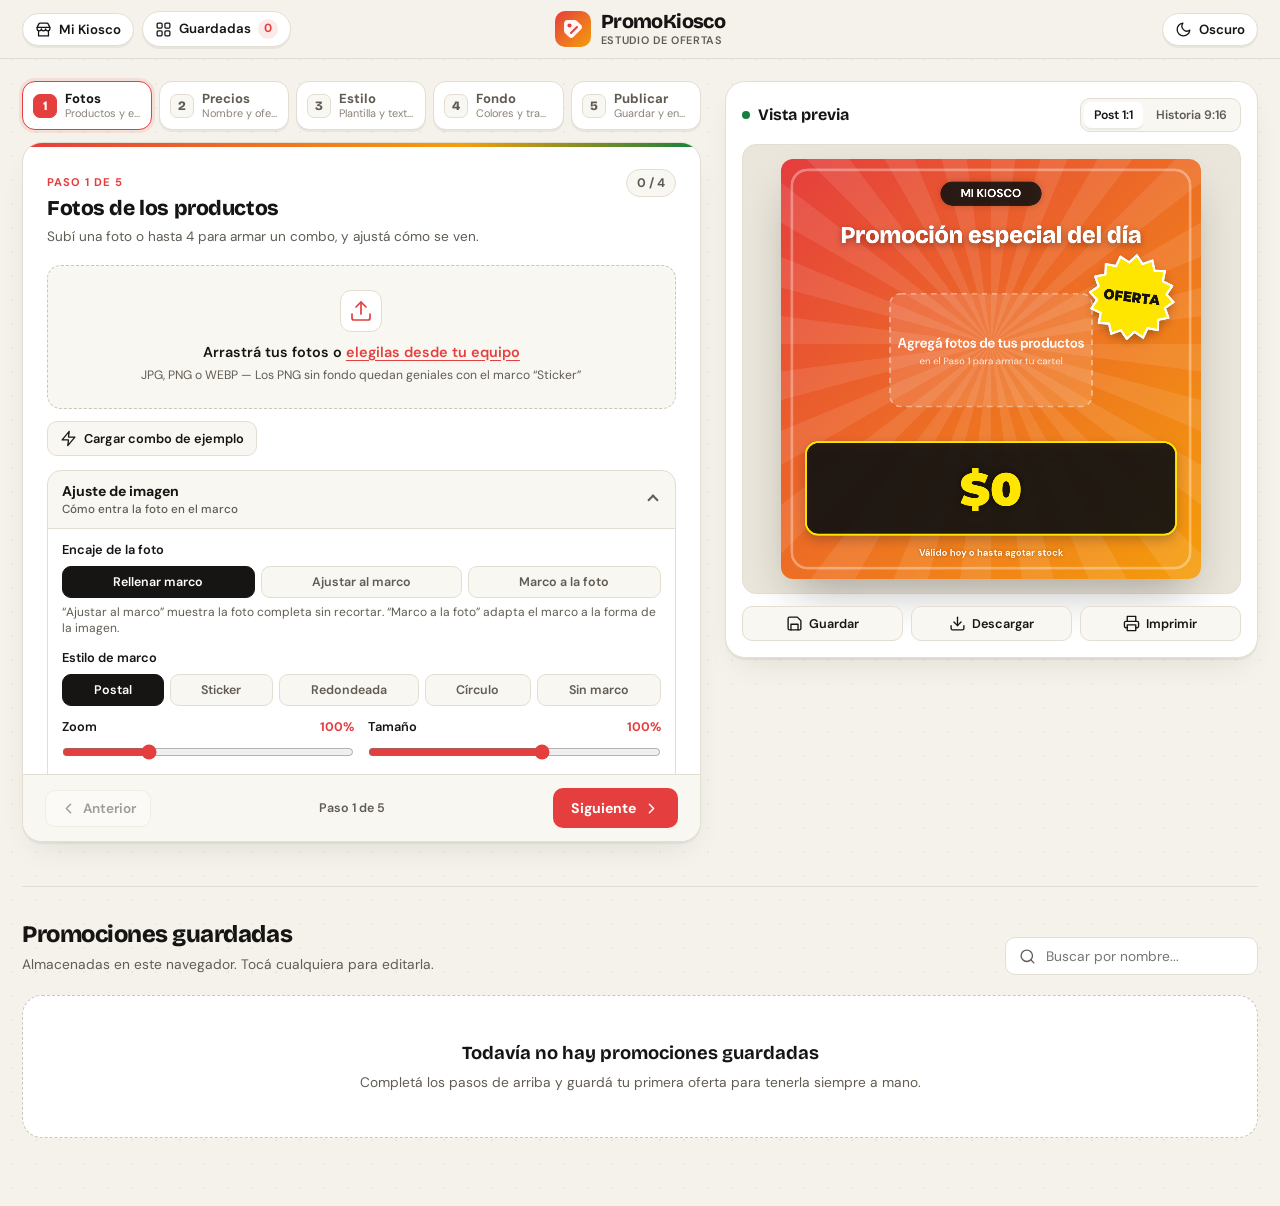
==== commit 28922064: "Add files via upload" ====
--- a/index.html
+++ b/index.html
@@ -1,452 +1,685 @@
 <!DOCTYPE html>
-<html lang="es">
+<html lang="es" data-theme="light">
 <head>
   <meta charset="UTF-8" />
-  <meta name="viewport" content="width=device-width, initial-scale=1.0" />
-  <title>Facundo Torres | Portfolio Temporal — Futuro Programador</title>
-  <meta name="description" content="Portfolio interactivo de Facundo Torres, futuro programador. Un viaje a través de las épocas de la Tierra desde el Big Bang hasta la Era Digital." />
+  <meta name="viewport" content="width=device-width, initial-scale=1.0, viewport-fit=cover" />
+  <meta name="theme-color" content="#E53E3E" />
+  <title>PromoKiosco — Estudio de Flyers para Almacén y Kiosco</title>
   <link rel="preconnect" href="https://fonts.googleapis.com" />
   <link rel="preconnect" href="https://fonts.gstatic.com" crossorigin />
-  <link href="https://fonts.googleapis.com/css2?family=Cinzel:wght@600;800&family=JetBrains+Mono:wght@400;600&family=Outfit:wght@300;400;600;700;900&family=Space+Grotesk:wght@400;600;700&display=swap" rel="stylesheet" />
+  <link
+    href="https://fonts.googleapis.com/css2?family=Anton&family=Bangers&family=Bebas+Neue&family=Bricolage+Grotesque:wght@600;700;800&family=DM+Sans:opsz,wght@9..40,400;9..40,500;9..40,600;9..40,700;9..40,800&family=Fredoka:wght@500;600;700&family=Lilita+One&family=Montserrat:wght@600;700;800;900&family=Pacifico&family=Permanent+Marker&family=Righteous&display=swap"
+    rel="stylesheet"
+  />
   <link rel="stylesheet" href="styles.css" />
+  <script>
+    (function () {
+      try {
+        var saved = localStorage.getItem("promokiosco_theme_v1");
+        var prefersDark = window.matchMedia && window.matchMedia("(prefers-color-scheme: dark)").matches;
+        document.documentElement.setAttribute("data-theme", saved || (prefersDark ? "dark" : "light"));
+      } catch (e) {}
+    })();
+  </script>
 </head>
-<body data-era="0">
-  <!-- Cursor personalizado -->
-  <div class="cursor-dot" id="cursor-dot"></div>
-  <div class="cursor-ring" id="cursor-ring"></div>
-
-  <!-- Canvas de fondo atmosférico por era -->
-  <canvas id="era-canvas" aria-hidden="true"></canvas>
-
-  <!-- Capa de viñeta y atmósfera -->
-  <div class="atmosphere-overlay" aria-hidden="true"></div>
-
-  <!-- Canvas del Portal del Tiempo (transiciones) -->
-  <div class="portal-overlay" id="portal-overlay" aria-hidden="true">
-    <canvas id="portal-canvas"></canvas>
-    <div class="portal-hud">
-      <div class="portal-label">ATRAVESANDO PORTAL TEMPORAL</div>
-      <div class="portal-year" id="portal-year">-13.800.000.000</div>
-      <div class="portal-destination" id="portal-destination">ERA PRIMORDIAL</div>
-    </div>
-    <div class="portal-flash" id="portal-flash"></div>
-  </div>
-
-  <!-- Barra superior HUD -->
-  <header class="top-hud">
-    <div class="brand" id="brand-home" title="Volver al Big Bang">
-      <span class="brand-orb"></span>
-      <span class="brand-text">FACUNDO<strong>.DEV</strong></span>
-    </div>
-
-    <div class="era-indicator">
-      <span class="era-badge" id="hud-era-badge">ERA 01 / 06</span>
-      <span class="era-year-display" id="hud-era-year">13.8B A.C.</span>
-    </div>
-
-    <div class="hud-actions">
-      <button class="icon-btn" id="sound-toggle" title="Activar/Desactivar sonido del portal" aria-label="Sonido">
-        <svg id="sound-icon-off" viewBox="0 0 24 24" fill="none" stroke="currentColor" stroke-width="2">
-          <path d="M11 5L6 9H2v6h4l5 4V5z"></path>
-          <line x1="23" y1="9" x2="17" y2="15"></line>
-          <line x1="17" y1="9" x2="23" y2="15"></line>
-        </svg>
-        <svg id="sound-icon-on" class="hidden" viewBox="0 0 24 24" fill="none" stroke="currentColor" stroke-width="2">
-          <path d="M11 5L6 9H2v6h4l5 4V5z"></path>
-          <path d="M15.54 8.46a5 5 0 0 1 0 7.07"></path>
-          <path d="M19.07 4.93a10 10 0 0 1 0 14.14"></path>
-        </svg>
-      </button>
+<body>
+  <!-- Encabezado: acciones | logo centrado | modo oscuro -->
+  <header class="app-header">
+    <div class="header-inner">
+      <div class="header-left">
+        <button type="button" class="hdr-btn" id="btnOpenStoreModal" title="Configurar datos de tu negocio">
+          <svg class="ico" viewBox="0 0 24 24" fill="none" stroke="currentColor" stroke-width="1.8" stroke-linecap="round" stroke-linejoin="round">
+            <path d="M3 9l2.45-4.9A2 2 0 0 1 7.24 3h9.52a2 2 0 0 1 1.8 1.1L21 9"/>
+            <path d="M3 9h18v2a3 3 0 0 1-6 0 3 3 0 0 1-6 0 3 3 0 0 1-6 0V9z"/>
+            <path d="M5 14v7h14v-7"/>
+          </svg>
+          <span id="headerStoreName" class="hdr-store">Mi Kiosco</span>
+        </button>
+
+        <a href="#galeria-promos" class="hdr-btn hdr-count" title="Ver promociones guardadas">
+          <svg class="ico" viewBox="0 0 24 24" fill="none" stroke="currentColor" stroke-width="1.8" stroke-linecap="round" stroke-linejoin="round">
+            <rect x="3" y="3" width="7" height="7" rx="1.5"/>
+            <rect x="14" y="3" width="7" height="7" rx="1.5"/>
+            <rect x="3" y="14" width="7" height="7" rx="1.5"/>
+            <rect x="14" y="14" width="7" height="7" rx="1.5"/>
+          </svg>
+          <span class="hdr-label">Guardadas</span>
+          <span class="badge-num" id="savedCountBadge">0</span>
+        </a>
+      </div>
+
+      <a href="#" class="brand-center" aria-label="PromoKiosco Inicio">
+        <span class="brand-mark" aria-hidden="true">
+          <svg viewBox="0 0 36 36" fill="none">
+            <rect width="36" height="36" rx="10" fill="url(#pkGrad)"/>
+            <path d="M9 12.5C9 10.567 10.567 9 12.5 9H19.8C20.595 9 21.358 9.316 21.92 9.879L26.121 14.08C27.293 15.251 27.293 17.15 26.121 18.322L18.322 26.121C17.15 27.293 15.251 27.293 14.08 26.121L9.879 21.92C9.316 21.358 9 20.595 9 19.8V12.5Z" fill="#FFFFFF" fill-opacity="0.96"/>
+            <circle cx="14.5" cy="14.5" r="2.1" fill="#E53E3E"/>
+            <path d="M16 22L22 16" stroke="#E53E3E" stroke-width="2" stroke-linecap="round"/>
+            <defs>
+              <linearGradient id="pkGrad" x1="0" y1="0" x2="36" y2="36" gradientUnits="userSpaceOnUse">
+                <stop stop-color="#E53E3E"/>
+                <stop offset="1" stop-color="#F59E0B"/>
+              </linearGradient>
+            </defs>
+          </svg>
+        </span>
+        <span class="brand-text">
+          <span class="brand-name">PromoKiosco</span>
+          <span class="brand-tag">Estudio de Ofertas</span>
+        </span>
+      </a>
+
+      <div class="header-right">
+        <button type="button" class="hdr-btn theme-toggle" id="btnThemeToggle" aria-label="Cambiar modo oscuro o claro" title="Cambiar tema">
+          <svg class="ico ico-sun" viewBox="0 0 24 24" fill="none" stroke="currentColor" stroke-width="1.8" stroke-linecap="round" stroke-linejoin="round">
+            <circle cx="12" cy="12" r="4"/>
+            <path d="M12 2v2M12 20v2M4.93 4.93l1.41 1.41M17.66 17.66l1.41 1.41M2 12h2M20 12h2M6.34 17.66l-1.41 1.41M19.07 4.93l-1.41 1.41"/>
+          </svg>
+          <svg class="ico ico-moon" viewBox="0 0 24 24" fill="none" stroke="currentColor" stroke-width="1.8" stroke-linecap="round" stroke-linejoin="round">
+            <path d="M21 12.79A9 9 0 1 1 11.21 3 7 7 0 0 0 21 12.79z"/>
+          </svg>
+          <span class="hdr-label" id="themeToggleLabel">Oscuro</span>
+        </button>
+      </div>
     </div>
   </header>
 
-  <!-- Contenedor principal de las 6 eras -->
-  <main class="timeline-stage" id="timeline-stage">
-
-    <!-- ==================== ERA 0: BIG BANG (INICIO) ==================== -->
-    <section class="era-section active" data-era-index="0" data-era-name="El Big Bang" data-era-year="13.800M A.C." data-numeric-year="-13800000000">
-      <div class="era-content hero-layout">
-        <div class="evanesce-item delay-1">
-          <span class="pill-tag cosmic-tag">✦ ORIGEN DEL UNIVERSO • SINGULARIDAD INICIAL</span>
+  <main class="main-container">
+    <div class="editing-banner hidden" id="editingBanner" role="status">
+      <div class="editing-banner-info">
+        <span class="editing-dot"></span>
+        <span>Editando: <strong id="editingPromoTitle"></strong></span>
+      </div>
+      <button type="button" class="btn-inline-cancel" id="btnCancelEdit">Cancelar edición</button>
+    </div>
+
+    <div class="studio-grid">
+      <!-- ===================== ASISTENTE POR PASOS ===================== -->
+      <section class="wizard-panel" aria-label="Creador de promociones por pasos">
+        <nav class="stepper" aria-label="Pasos de creación">
+          <button type="button" class="step-tab active" data-step="1">
+            <span class="step-num">1</span>
+            <span class="step-meta"><strong>Fotos</strong><small>Productos y encuadre</small></span>
+          </button>
+          <button type="button" class="step-tab" data-step="2">
+            <span class="step-num">2</span>
+            <span class="step-meta"><strong>Precios</strong><small>Nombre y oferta</small></span>
+          </button>
+          <button type="button" class="step-tab" data-step="3">
+            <span class="step-num">3</span>
+            <span class="step-meta"><strong>Estilo</strong><small>Plantilla y textos</small></span>
+          </button>
+          <button type="button" class="step-tab" data-step="4">
+            <span class="step-num">4</span>
+            <span class="step-meta"><strong>Fondo</strong><small>Colores y tramas</small></span>
+          </button>
+          <button type="button" class="step-tab" data-step="5">
+            <span class="step-num">5</span>
+            <span class="step-meta"><strong>Publicar</strong><small>Guardar y enviar</small></span>
+          </button>
+        </nav>
+
+        <form id="promoForm" class="wizard-card" autocomplete="off" onsubmit="return false;">
+          <!-- ========== PASO 1: FOTOS ========== -->
+          <div class="step-pane active" data-pane="1">
+            <div class="pane-head">
+              <div>
+                <span class="pane-kicker">Paso 1 de 5</span>
+                <h2>Fotos de los productos</h2>
+                <p>Subí una foto o hasta 4 para armar un combo, y ajustá cómo se ven.</p>
+              </div>
+              <span class="photo-counter" id="photoCounter">0 / 4</span>
+            </div>
+
+            <div class="upload-zone" id="uploadZone" tabindex="0" role="button" aria-label="Subir fotos de productos">
+              <input type="file" id="photoInput" accept="image/*" multiple hidden />
+              <div class="upload-ico-wrap">
+                <svg class="ico-lg" viewBox="0 0 24 24" fill="none" stroke="currentColor" stroke-width="1.7" stroke-linecap="round" stroke-linejoin="round">
+                  <path d="M21 15v4a2 2 0 0 1-2 2H5a2 2 0 0 1-2-2v-4"/>
+                  <polyline points="17 8 12 3 7 8"/>
+                  <line x1="12" y1="3" x2="12" y2="15"/>
+                </svg>
+              </div>
+              <p class="upload-title">Arrastrá tus fotos o <span>elegilas desde tu equipo</span></p>
+              <p class="upload-hint">JPG, PNG o WEBP — Los PNG sin fondo quedan geniales con el marco “Sticker”</p>
+            </div>
+
+            <div class="photo-thumbs" id="photoThumbs" aria-live="polite"></div>
+
+            <div class="step-extras">
+              <button type="button" class="btn-subtle" id="btnAddSamplePhoto">
+                <svg class="ico" viewBox="0 0 24 24" fill="none" stroke="currentColor" stroke-width="1.8" stroke-linecap="round" stroke-linejoin="round">
+                  <polygon points="13 2 3 14 12 14 11 22 21 10 12 10 13 2"/>
+                </svg>
+                Cargar combo de ejemplo
+              </button>
+            </div>
+
+            <details class="opt-section" open>
+              <summary><span>Ajuste de imagen<small>Cómo entra la foto en el marco</small></span></summary>
+              <div class="opt-body">
+                <div class="opt-row">
+                  <span class="opt-label">Encaje de la foto</span>
+                  <div class="seg" data-seg="photoFit">
+                    <button type="button" data-value="cover">Rellenar marco</button>
+                    <button type="button" data-value="contain">Ajustar al marco</button>
+                    <button type="button" data-value="marco">Marco a la foto</button>
+                  </div>
+                  <p class="opt-hint">“Ajustar al marco” muestra la foto completa sin recortar. “Marco a la foto” adapta el marco a la forma de la imagen.</p>
+                </div>
+
+                <div class="opt-row">
+                  <span class="opt-label">Estilo de marco</span>
+                  <div class="seg" data-seg="photoStyle">
+                    <button type="button" data-value="postal">Postal</button>
+                    <button type="button" data-value="sticker">Sticker</button>
+                    <button type="button" data-value="redondeada">Redondeada</button>
+                    <button type="button" data-value="circulo">Círculo</button>
+                    <button type="button" data-value="sin-marco">Sin marco</button>
+                  </div>
+                </div>
+
+                <div class="range-pair">
+                  <label class="opt-row">
+                    <span class="opt-label">Zoom <output data-out="photoZoom" data-suffix="%"></output></span>
+                    <input type="range" class="range" data-bind="photoZoom" min="60" max="200" step="5" />
+                  </label>
+                  <label class="opt-row">
+                    <span class="opt-label">Tamaño <output data-out="photoScale" data-suffix="%"></output></span>
+                    <input type="range" class="range" data-bind="photoScale" min="70" max="120" step="5" />
+                  </label>
+                  <label class="opt-row">
+                    <span class="opt-label">Mover horizontal <output data-out="photoOffsetX"></output></span>
+                    <input type="range" class="range" data-bind="photoOffsetX" min="-50" max="50" step="5" />
+                  </label>
+                  <label class="opt-row">
+                    <span class="opt-label">Mover vertical <output data-out="photoOffsetY"></output></span>
+                    <input type="range" class="range" data-bind="photoOffsetY" min="-50" max="50" step="5" />
+                  </label>
+                </div>
+                <p class="opt-hint">El encuadre se mueve cuando la foto sobresale del marco (subí el zoom para recortar mejor).</p>
+
+                <label class="toggle"><span>Inclinar fotos (estilo collage)</span><input type="checkbox" data-bind="photoTilt" /></label>
+                <label class="toggle"><span>Sombra debajo de las fotos</span><input type="checkbox" data-bind="photoShadow" /></label>
+              </div>
+            </details>
+          </div>
+
+          <!-- ========== PASO 2: PRECIOS ========== -->
+          <div class="step-pane" data-pane="2">
+            <div class="pane-head">
+              <div>
+                <span class="pane-kicker">Paso 2 de 5</span>
+                <h2>Nombre y precios de la oferta</h2>
+                <p>Definí el título, el valor anterior y el precio rebajado.</p>
+              </div>
+            </div>
+
+            <div class="form-grid">
+              <div class="field full">
+                <label for="inputTitle">Nombre de la promoción o productos *</label>
+                <input type="text" id="inputTitle" data-bind="title" maxlength="70" placeholder="Ej: Combo Merienda: 2 Alfajores + Gaseosa 500ml" />
+              </div>
+
+              <div class="field full">
+                <label for="inputSubtitle">Subtítulo o aclaración (opcional)</label>
+                <input type="text" id="inputSubtitle" data-bind="subtitle" maxlength="90" placeholder="Ej: Sabores surtidos • Llevando 2 unidades" />
+              </div>
+
+              <div class="field">
+                <label for="inputOriginalPrice">Valor original</label>
+                <div class="input-prefix">
+                  <span>$</span>
+                  <input type="number" id="inputOriginalPrice" data-bind="originalPrice" min="0" step="any" inputmode="decimal" placeholder="2500" />
+                </div>
+              </div>
+
+              <div class="field">
+                <label for="inputPromoPrice">Precio con rebaja *</label>
+                <div class="input-prefix promo-input">
+                  <span>$</span>
+                  <input type="number" id="inputPromoPrice" data-bind="promoPrice" min="0" step="any" inputmode="decimal" placeholder="1890" />
+                </div>
+              </div>
+
+              <div class="discount-live-bar full">
+                <span class="discount-pill" id="liveDiscountPct">0% OFF</span>
+                <span class="discount-savings" id="liveSavingsText">Ingresá ambos precios para calcular el ahorro</span>
+              </div>
+
+              <div class="field">
+                <label for="inputBadgeText">Texto del sello</label>
+                <input type="text" id="inputBadgeText" data-bind="badgeText" maxlength="22" placeholder="Automático (% OFF)" />
+                <div class="quick-tags">
+                  <button type="button" data-set="badgeText" data-value="">Auto %</button>
+                  <button type="button" data-set="badgeText" data-value="OFERTA">OFERTA</button>
+                  <button type="button" data-set="badgeText" data-value="2 x 1">2 x 1</button>
+                  <button type="button" data-set="badgeText" data-value="COMBO">COMBO</button>
+                  <button type="button" data-set="badgeText" data-value="SOLO HOY">SOLO HOY</button>
+                </div>
+              </div>
+
+              <div class="field">
+                <label for="inputValidity">Validez o pie del cartel</label>
+                <input type="text" id="inputValidity" data-bind="validity" maxlength="60" placeholder="Ej: Válido hasta el domingo" />
+              </div>
+            </div>
+          </div>
+
+          <!-- ========== PASO 3: ESTILO ========== -->
+          <div class="step-pane" data-pane="3">
+            <div class="pane-head">
+              <div>
+                <span class="pane-kicker">Paso 3 de 5</span>
+                <h2>Estilo del flyer</h2>
+                <p>Elegí una plantilla con personalidad y personalizá cada detalle.</p>
+              </div>
+              <button type="button" class="btn-subtle btn-sm" id="btnResetDesign" title="Volver al diseño original de la plantilla">Restablecer</button>
+            </div>
+
+            <details class="opt-section" open>
+              <summary><span>Plantillas<small>Un punto de partida con carácter</small></span></summary>
+              <div class="opt-body">
+                <div class="template-grid" id="templateGrid"></div>
+              </div>
+            </details>
+
+            <details class="opt-section" open>
+              <summary><span>Paleta de colores<small>Combinaciones listas o a tu gusto</small></span></summary>
+              <div class="opt-body">
+                <div class="theme-grid" id="themeGrid"></div>
+                <div class="color-pickers-row two">
+                  <label class="color-chip"><input type="color" data-bind="accent" /><span>Acento / precio</span></label>
+                  <label class="color-chip"><input type="color" data-bind="textColor" /><span>Texto</span></label>
+                </div>
+              </div>
+            </details>
+
+            <details class="opt-section">
+              <summary><span>Tipografía y título<small>Fuente, mayúsculas, tamaño y efecto</small></span></summary>
+              <div class="opt-body">
+                <div class="font-grid" id="fontGrid"></div>
+                <div class="opt-row">
+                  <span class="opt-label">Formato del texto</span>
+                  <div class="seg" data-seg="titleCase">
+                    <button type="button" data-value="normal">Aa Normal</button>
+                    <button type="button" data-value="upper">AA Mayúsculas</button>
+                  </div>
+                </div>
+                <div class="opt-row">
+                  <span class="opt-label">Efecto del título</span>
+                  <div class="seg" data-seg="textEffect">
+                    <button type="button" data-value="sombra">Sombra</button>
+                    <button type="button" data-value="contorno">Contorno</button>
+                    <button type="button" data-value="3d">3D</button>
+                    <button type="button" data-value="brillo">Neón</button>
+                    <button type="button" data-value="ninguno">Plano</button>
+                  </div>
+                </div>
+                <label class="opt-row">
+                  <span class="opt-label">Tamaño del título <output data-out="titleScale" data-suffix="%"></output></span>
+                  <input type="range" class="range" data-bind="titleScale" min="70" max="130" step="5" />
+                </label>
+              </div>
+            </details>
+
+            <details class="opt-section">
+              <summary><span>Sello de descuento<small>Forma, posición y tamaño</small></span></summary>
+              <div class="opt-body">
+                <div class="opt-row">
+                  <span class="opt-label">Forma</span>
+                  <div class="seg" data-seg="badgeShape">
+                    <button type="button" data-value="estrella">Estrella</button>
+                    <button type="button" data-value="circulo">Círculo</button>
+                    <button type="button" data-value="cinta">Cinta</button>
+                    <button type="button" data-value="etiqueta">Etiqueta</button>
+                    <button type="button" data-value="ninguno">Ocultar</button>
+                  </div>
+                </div>
+                <div class="opt-row" data-show-if="badgeShape!=ninguno">
+                  <span class="opt-label">Posición</span>
+                  <div class="seg" data-seg="badgePos">
+                    <button type="button" data-value="izq">Izquierda</button>
+                    <button type="button" data-value="der">Derecha</button>
+                  </div>
+                </div>
+                <label class="opt-row" data-show-if="badgeShape!=ninguno">
+                  <span class="opt-label">Tamaño del sello <output data-out="badgeScale" data-suffix="%"></output></span>
+                  <input type="range" class="range" data-bind="badgeScale" min="70" max="130" step="5" />
+                </label>
+              </div>
+            </details>
+
+            <details class="opt-section">
+              <summary><span>Tarjeta de precio<small>Cómo se destaca el precio</small></span></summary>
+              <div class="opt-body">
+                <div class="seg" data-seg="priceStyle">
+                  <button type="button" data-value="oscura">Oscura</button>
+                  <button type="button" data-value="clara">Clara</button>
+                  <button type="button" data-value="acento">Color acento</button>
+                  <button type="button" data-value="contorno">Contorno</button>
+                  <button type="button" data-value="gondola">Góndola</button>
+                </div>
+                <label class="toggle"><span>Mostrar “Ahorrás $…”</span><input type="checkbox" data-bind="showSavings" /></label>
+              </div>
+            </details>
+
+            <details class="opt-section">
+              <summary><span>Marco y cinta<small>Bordes del cartel y cinta en la esquina</small></span></summary>
+              <div class="opt-body">
+                <div class="opt-row">
+                  <span class="opt-label">Marco del cartel</span>
+                  <div class="seg" data-seg="frameStyle">
+                    <button type="button" data-value="linea">Línea</button>
+                    <button type="button" data-value="doble">Doble</button>
+                    <button type="button" data-value="punteado">Puntos</button>
+                    <button type="button" data-value="ticket">Cupón</button>
+                    <button type="button" data-value="madera">Madera</button>
+                    <button type="button" data-value="ninguno">Sin marco</button>
+                  </div>
+                </div>
+                <div class="field">
+                  <label for="inputRibbon">Cinta de esquina</label>
+                  <input type="text" id="inputRibbon" data-bind="cornerRibbon" maxlength="20" placeholder="Ej: NUEVO (vacío = sin cinta)" />
+                  <div class="quick-tags">
+                    <button type="button" data-set="cornerRibbon" data-value="">Sin cinta</button>
+                    <button type="button" data-set="cornerRibbon" data-value="NUEVO">NUEVO</button>
+                    <button type="button" data-set="cornerRibbon" data-value="IMPERDIBLE">IMPERDIBLE</button>
+                    <button type="button" data-set="cornerRibbon" data-value="ÚLTIMAS UNIDADES">ÚLTIMAS UNIDADES</button>
+                    <button type="button" data-set="cornerRibbon" data-value="FIN DE SEMANA">FIN DE SEMANA</button>
+                  </div>
+                </div>
+              </div>
+            </details>
+          </div>
+
+          <!-- ========== PASO 4: FONDO ========== -->
+          <div class="step-pane" data-pane="4">
+            <div class="pane-head">
+              <div>
+                <span class="pane-kicker">Paso 4 de 5</span>
+                <h2>Fondo de la promoción</h2>
+                <p>Degradados, foto propia, tramas y efectos de luz.</p>
+              </div>
+            </div>
+
+            <details class="opt-section" open>
+              <summary><span>Tipo de fondo<small>Color, degradado o una foto tuya</small></span></summary>
+              <div class="opt-body">
+                <div class="seg" data-seg="bgType">
+                  <button type="button" data-value="degradado">Degradado</button>
+                  <button type="button" data-value="radial">Radial</button>
+                  <button type="button" data-value="solido">Sólido</button>
+                  <button type="button" data-value="imagen">Foto</button>
+                </div>
+
+                <div class="color-pickers-row two">
+                  <label class="color-chip"><input type="color" data-bind="bg1" /><span>Color 1</span></label>
+                  <label class="color-chip" data-show-if="bgType!=solido"><input type="color" data-bind="bg2" /><span>Color 2</span></label>
+                </div>
+
+                <div class="inline-actions" data-show-if="bgType!=solido">
+                  <button type="button" class="btn-subtle btn-sm" id="btnSwapColors">⇄ Invertir colores</button>
+                </div>
+
+                <label class="opt-row" data-show-if="bgType=degradado|imagen">
+                  <span class="opt-label">Dirección del degradado <output data-out="bgAngle" data-suffix="°"></output></span>
+                  <input type="range" class="range" data-bind="bgAngle" min="0" max="360" step="5" />
+                </label>
+
+                <div class="bg-image-block" data-show-if="bgType=imagen">
+                  <div class="bg-upload-row">
+                    <img id="bgImagePreview" class="bg-preview hidden" alt="Fondo elegido" />
+                    <input type="file" id="bgImageInput" accept="image/*" hidden />
+                    <button type="button" class="btn-secondary btn-sm" id="btnBgUpload">Subir foto de fondo</button>
+                    <button type="button" class="btn-subtle btn-sm hidden" id="btnBgRemove">Quitar</button>
+                  </div>
+                  <p class="opt-hint">Ideal: una foto de tu local, la góndola o la vidriera.</p>
+                  <div class="range-pair">
+                    <label class="opt-row">
+                      <span class="opt-label">Desenfoque <output data-out="bgBlur"></output></span>
+                      <input type="range" class="range" data-bind="bgBlur" min="0" max="20" step="1" />
+                    </label>
+                    <label class="opt-row">
+                      <span class="opt-label">Tinte de color <output data-out="bgOverlay" data-suffix="%"></output></span>
+                      <input type="range" class="range" data-bind="bgOverlay" min="0" max="90" step="5" />
+                    </label>
+                  </div>
+                </div>
+              </div>
+            </details>
+
+            <details class="opt-section" open>
+              <summary><span>Trama<small>Textura decorativa sobre el fondo</small></span></summary>
+              <div class="opt-body">
+                <div class="seg seg-grid" data-seg="pattern" id="patternGrid"></div>
+                <div class="range-pair" data-show-if="pattern!=ninguno">
+                  <label class="opt-row">
+                    <span class="opt-label">Intensidad <output data-out="patternOpacity" data-suffix="%"></output></span>
+                    <input type="range" class="range" data-bind="patternOpacity" min="0" max="100" step="5" />
+                  </label>
+                  <div class="opt-row">
+                    <span class="opt-label">Tono</span>
+                    <div class="seg" data-seg="patternTone">
+                      <button type="button" data-value="claro">Claro</button>
+                      <button type="button" data-value="oscuro">Oscuro</button>
+                    </div>
+                  </div>
+                </div>
+              </div>
+            </details>
+
+            <details class="opt-section" open>
+              <summary><span>Efectos<small>Luz, bordes y textura</small></span></summary>
+              <div class="opt-body">
+                <label class="toggle"><span>Luz detrás de los productos</span><input type="checkbox" data-bind="spotlight" /></label>
+                <label class="toggle"><span>Viñeta oscura en los bordes</span><input type="checkbox" data-bind="vignette" /></label>
+                <label class="toggle"><span>Textura granulada (papel)</span><input type="checkbox" data-bind="grain" /></label>
+              </div>
+            </details>
+          </div>
+
+          <!-- ========== PASO 5: PUBLICAR ========== -->
+          <div class="step-pane" data-pane="5">
+            <div class="pane-head">
+              <div>
+                <span class="pane-kicker">Paso 5 de 5</span>
+                <h2>Tu flyer está listo</h2>
+                <p>Guardalo para editarlo después o compartilo ahora mismo.</p>
+              </div>
+            </div>
+
+            <div class="publish-primary">
+              <button type="button" class="btn-primary btn-save" id="btnSavePromo">
+                <svg class="ico" viewBox="0 0 24 24" fill="none" stroke="currentColor" stroke-width="2" stroke-linecap="round" stroke-linejoin="round">
+                  <path d="M19 21H5a2 2 0 0 1-2-2V5a2 2 0 0 1 2-2h11l5 5v11a2 2 0 0 1-2 2z"/>
+                  <polyline points="17 21 17 13 7 13 7 21"/>
+                  <polyline points="7 3 7 8 15 8"/>
+                </svg>
+                <span id="btnSaveLabel">Guardar promoción</span>
+              </button>
+              <button type="button" class="btn-secondary" id="btnResetForm">Nueva promo</button>
+            </div>
+
+            <div class="export-grid">
+              <button type="button" class="action-btn btn-wsp" id="btnShareWsp">
+                <span class="act-ico">
+                  <svg class="ico" viewBox="0 0 24 24" fill="none" stroke="currentColor" stroke-width="1.9" stroke-linecap="round" stroke-linejoin="round">
+                    <path d="M21 11.5a8.38 8.38 0 0 1-.9 3.8 8.5 8.5 0 0 1-7.6 4.7 8.38 8.38 0 0 1-3.8-.9L3 21l1.9-5.7a8.38 8.38 0 0 1-.9-3.8 8.5 8.5 0 0 1 4.7-7.6 8.38 8.38 0 0 1 3.8-.9h.5a8.48 8.48 0 0 1 8 8v.5z"/>
+                  </svg>
+                </span>
+                <span><strong>Compartir en WhatsApp</strong><small>Imagen + texto armado</small></span>
+              </button>
+
+              <button type="button" class="action-btn btn-story" id="btnShareStory">
+                <span class="act-ico">
+                  <svg class="ico" viewBox="0 0 24 24" fill="none" stroke="currentColor" stroke-width="1.9" stroke-linecap="round" stroke-linejoin="round">
+                    <rect x="6" y="2" width="12" height="20" rx="2.5"/>
+                    <line x1="12" y1="18" x2="12.01" y2="18"/>
+                  </svg>
+                </span>
+                <span><strong>Historia de WhatsApp</strong><small>Formato vertical 9:16</small></span>
+              </button>
+
+              <button type="button" class="action-btn btn-download" id="btnDownloadImg">
+                <span class="act-ico">
+                  <svg class="ico" viewBox="0 0 24 24" fill="none" stroke="currentColor" stroke-width="1.9" stroke-linecap="round" stroke-linejoin="round">
+                    <path d="M21 15v4a2 2 0 0 1-2 2H5a2 2 0 0 1-2-2v-4"/>
+                    <polyline points="7 10 12 15 17 10"/>
+                    <line x1="12" y1="15" x2="12" y2="3"/>
+                  </svg>
+                </span>
+                <span><strong>Descargar imagen</strong><small>PNG en alta definición</small></span>
+              </button>
+
+              <button type="button" class="action-btn btn-print" id="btnPrintFlyer">
+                <span class="act-ico">
+                  <svg class="ico" viewBox="0 0 24 24" fill="none" stroke="currentColor" stroke-width="1.9" stroke-linecap="round" stroke-linejoin="round">
+                    <polyline points="6 9 6 2 18 2 18 9"/>
+                    <path d="M6 18H4a2 2 0 0 1-2-2v-5a2 2 0 0 1 2-2h16a2 2 0 0 1 2 2v5a2 2 0 0 1-2 2h-2"/>
+                    <rect x="6" y="14" width="12" height="8"/>
+                  </svg>
+                </span>
+                <span><strong>Imprimir cartel</strong><small>1, 2 o 4 por hoja A4</small></span>
+              </button>
+            </div>
+          </div>
+
+          <!-- Navegación inferior fija -->
+          <div class="wizard-footer">
+            <button type="button" class="btn-secondary" id="btnPrevStep">
+              <svg class="ico" viewBox="0 0 24 24" fill="none" stroke="currentColor" stroke-width="2" stroke-linecap="round" stroke-linejoin="round"><polyline points="15 18 9 12 15 6"/></svg>
+              Anterior
+            </button>
+            <span class="step-indicator-text" id="stepIndicatorText">Paso 1 de 5</span>
+            <button type="button" class="btn-next" id="btnNextStep">
+              Siguiente
+              <svg class="ico" viewBox="0 0 24 24" fill="none" stroke="currentColor" stroke-width="2" stroke-linecap="round" stroke-linejoin="round"><polyline points="9 18 15 12 9 6"/></svg>
+            </button>
+          </div>
+        </form>
+      </section>
+
+      <!-- ===================== VISTA PREVIA ===================== -->
+      <aside class="preview-panel" aria-label="Vista previa del flyer">
+        <div class="preview-sticky">
+          <div class="preview-card">
+            <div class="preview-topbar">
+              <div class="preview-title-wrap">
+                <span class="live-dot"></span>
+                <h3>Vista previa</h3>
+              </div>
+              <div class="format-switcher" role="group" aria-label="Formato del flyer">
+                <button type="button" class="fmt-btn active" id="btnFmtSquare">Post 1:1</button>
+                <button type="button" class="fmt-btn" id="btnFmtStory">Historia 9:16</button>
+              </div>
+            </div>
+
+            <div class="canvas-stage" id="canvasStage">
+              <canvas id="flyerCanvas" width="1080" height="1080" aria-label="Vista previa de la promoción"></canvas>
+            </div>
+
+            <div class="preview-quickbar">
+              <button type="button" class="quick-mini-btn" id="btnQuickSave">
+                <svg class="ico" viewBox="0 0 24 24" fill="none" stroke="currentColor" stroke-width="1.9" stroke-linecap="round" stroke-linejoin="round"><path d="M19 21H5a2 2 0 0 1-2-2V5a2 2 0 0 1 2-2h11l5 5v11a2 2 0 0 1-2 2z"/><polyline points="17 21 17 13 7 13 7 21"/></svg>
+                Guardar
+              </button>
+              <button type="button" class="quick-mini-btn" id="btnQuickDownload">
+                <svg class="ico" viewBox="0 0 24 24" fill="none" stroke="currentColor" stroke-width="1.9" stroke-linecap="round" stroke-linejoin="round"><path d="M21 15v4a2 2 0 0 1-2 2H5a2 2 0 0 1-2-2v-4"/><polyline points="7 10 12 15 17 10"/><line x1="12" y1="15" x2="12" y2="3"/></svg>
+                Descargar
+              </button>
+              <button type="button" class="quick-mini-btn" id="btnQuickPrint">
+                <svg class="ico" viewBox="0 0 24 24" fill="none" stroke="currentColor" stroke-width="1.9" stroke-linecap="round" stroke-linejoin="round"><polyline points="6 9 6 2 18 2 18 9"/><path d="M6 18H4a2 2 0 0 1-2-2v-5a2 2 0 0 1 2-2h16a2 2 0 0 1 2 2v5a2 2 0 0 1-2 2h-2"/><rect x="6" y="14" width="12" height="8"/></svg>
+                Imprimir
+              </button>
+            </div>
+          </div>
         </div>
-
-        <h1 class="hero-title evanesce-item delay-2">
-          <span class="title-small">Hola, soy</span>
-          <span class="glitch-text" data-text="Facundo Torres">Facundo Torres</span>
-        </h1>
-
-        <p class="hero-subtitle evanesce-item delay-3">
-          <span class="typing-text" id="typing-text">Futuro Programador &amp; Creador de Mundos Digitales</span><span class="typing-cursor">|</span>
-        </p>
-
-        <p class="hero-desc evanesce-item delay-4">
-          Todo gran código comienza con una chispa. Te invito a viajar por la historia del planeta Tierra —desde el Big Bang hasta la Era Digital— para descubrir quién soy, mis habilidades y los proyectos que construyo.
-        </p>
-
-        <div class="cta-group evanesce-item delay-5">
-          <button class="portal-btn primary-portal-btn" data-go-era="1">
-            <span class="btn-ring"></span>
-            <span class="btn-text">Abrir Portal del Tiempo</span>
-            <span class="btn-arrow">→</span>
-          </button>
-          <button class="ghost-btn" data-go-era="5">Ir directo a Contacto</button>
+      </aside>
+    </div>
+
+    <!-- ===================== GALERÍA ===================== -->
+    <section class="gallery-section" id="galeria-promos" aria-label="Promociones guardadas">
+      <div class="gallery-header">
+        <div>
+          <h2>Promociones guardadas</h2>
+          <p>Almacenadas en este navegador. Tocá cualquiera para editarla.</p>
         </div>
-
-        <div class="scroll-hint evanesce-item delay-6">
-          <span>Usa los botones, la línea temporal o las flechas ← → para viajar</span>
+        <div class="gallery-controls">
+          <div class="search-box">
+            <svg class="ico" viewBox="0 0 24 24" fill="none" stroke="currentColor" stroke-width="1.9" stroke-linecap="round" stroke-linejoin="round"><circle cx="11" cy="11" r="8"/><line x1="21" y1="21" x2="16.65" y2="16.65"/></svg>
+            <input type="search" id="searchPromos" placeholder="Buscar por nombre..." />
+          </div>
+          <button type="button" class="btn-outline-danger hidden" id="btnClearAll">Vaciar todo</button>
         </div>
       </div>
+      <div class="gallery-grid" id="galleryGrid"></div>
     </section>
-
-    <!-- ==================== ERA 1: TIERRA PRIMORDIAL (SOBRE MÍ) ==================== -->
-    <section class="era-section" data-era-index="1" data-era-name="Tierra Primordial" data-era-year="4.500M A.C." data-numeric-year="-4500000000">
-      <div class="era-content two-col-layout">
-        <div class="col-text">
-          <span class="pill-tag volcanic-tag evanesce-item delay-1">🔥 EÓN HADEICO • FORJANDO LOS CIMIENTOS</span>
-          <h2 class="section-title evanesce-item delay-2">Sobre Mí</h2>
-          <p class="lead-text evanesce-item delay-3">
-            Al igual que la Tierra se forjó entre fuego, presión y transformación constante, mi camino como <strong>futuro programador</strong> nace de la curiosidad incansable por entender cómo funciona la tecnología y crear soluciones reales.
-          </p>
-          <p class="body-text evanesce-item delay-4">
-            Me apasiona el desarrollo web, la lógica de programación y el diseño de experiencias interactivas que sorprendan al usuario. Cada día entreno mis habilidades escribiendo código limpio, resolviendo problemas y aprendiendo nuevas herramientas.
-          </p>
-
-          <div class="stats-row evanesce-item delay-5">
-            <div class="stat-card tilt-card">
-              <span class="stat-number">100%</span>
-              <span class="stat-label">Pasión por el Código</span>
-            </div>
-            <div class="stat-card tilt-card">
-              <span class="stat-number">∞</span>
-              <span class="stat-label">Ganas de Aprender</span>
-            </div>
-            <div class="stat-card tilt-card">
-              <span class="stat-number">24/7</span>
-              <span class="stat-label">Mentalidad Builder</span>
-            </div>
+  </main>
+
+  <!-- MODAL: DATOS DEL NEGOCIO -->
+  <div class="modal-backdrop hidden" id="storeModal" role="dialog" aria-modal="true" aria-labelledby="storeModalTitle">
+    <div class="modal-card">
+      <div class="modal-header">
+        <h3 id="storeModalTitle">Datos de tu negocio</h3>
+        <button type="button" class="modal-close" data-close-modal="storeModal" aria-label="Cerrar">✕</button>
+      </div>
+      <div class="modal-body">
+        <p class="modal-desc">Se muestran automáticamente en el encabezado y pie de tus flyers.</p>
+        <div class="form-grid">
+          <div class="field full">
+            <label for="storeNameInput">Nombre del kiosco o almacén</label>
+            <input type="text" id="storeNameInput" maxlength="40" placeholder="Ej: Almacén Don Pedro" />
+          </div>
+          <div class="field full">
+            <label for="storeAddressInput">Dirección o barrio (opcional)</label>
+            <input type="text" id="storeAddressInput" maxlength="55" placeholder="Ej: Av. San Martín 450" />
+          </div>
+          <div class="field full">
+            <label for="storePhoneInput">WhatsApp de pedidos (opcional)</label>
+            <input type="text" id="storePhoneInput" maxlength="30" placeholder="Ej: 11 5555-4444" />
           </div>
         </div>
-
-        <div class="col-visual evanesce-item delay-4">
-          <div class="magma-card tilt-card">
-            <div class="magma-core portrait-core">
-              <div class="orbit-ring r1"></div>
-              <div class="orbit-ring r2"></div>
-              <img src="facundo.png" alt="Facundo Torres" class="facundo-cutout" />
-            </div>
-            <h3>Facundo Torres</h3>
-            <p class="role-badge">Aspirante a Desarrollador Full-Stack</p>
-            <ul class="traits-list">
-              <li><span>⚡</span> Resolución creativa de problemas</li>
-              <li><span>🧠</span> Aprendizaje rápido y autodidacta</li>
-              <li><span>🎯</span> Atención al detalle y animaciones</li>
-              <li><span>🤝</span> Trabajo en equipo y comunicación</li>
-            </ul>
-          </div>
+      </div>
+      <div class="modal-footer">
+        <button type="button" class="btn-secondary" data-close-modal="storeModal">Cancelar</button>
+        <button type="button" class="btn-primary" id="btnSaveStore">Guardar datos</button>
+      </div>
+    </div>
+  </div>
+
+  <!-- MODAL: IMPRESIÓN -->
+  <div class="modal-backdrop hidden" id="printModal" role="dialog" aria-modal="true" aria-labelledby="printModalTitle">
+    <div class="modal-card">
+      <div class="modal-header">
+        <h3 id="printModalTitle">Imprimir en hoja A4</h3>
+        <button type="button" class="modal-close" data-close-modal="printModal" aria-label="Cerrar">✕</button>
+      </div>
+      <div class="modal-body">
+        <p class="modal-desc">Elegí cuántas copias querés acomodar por página:</p>
+        <div class="print-options">
+          <button type="button" class="print-opt-btn" data-copies="1">
+            <span class="print-opt-visual layout-1"><span></span></span>
+            <strong>1 grande</strong><small>Vidriera</small>
+          </button>
+          <button type="button" class="print-opt-btn" data-copies="2">
+            <span class="print-opt-visual layout-2"><span></span><span></span></span>
+            <strong>2 medianos</strong><small>Mostrador</small>
+          </button>
+          <button type="button" class="print-opt-btn" data-copies="4">
+            <span class="print-opt-visual layout-4"><span></span><span></span><span></span><span></span></span>
+            <strong>4 volantes</strong><small>Para repartir</small>
+          </button>
         </div>
-
-        <div class="era-nav-footer evanesce-item delay-6">
-          <button class="ghost-btn" data-go-era="0">← Big Bang</button>
-          <button class="portal-btn volcanic-btn" data-go-era="2">
-            <span class="btn-text">Viajar al Jurásico</span>
-            <span class="btn-arrow">→</span>
-          </button>
-        </div>
-      </div>
-    </section>
-
-    <!-- ==================== ERA 2: ERA MESOZOICA / DINOSAURIOS Y FÓSILES (SKILLS) ==================== -->
-    <section class="era-section" data-era-index="2" data-era-name="Era Mesozoica" data-era-year="150M A.C." data-numeric-year="-150000000">
-      <div class="era-content jurassic-layout">
-        <!-- Silueta decorativa de dinosaurio en el fondo -->
-        <svg class="dino-silhouette" viewBox="0 0 600 320" fill="none" aria-hidden="true">
-          <path d="M510 295 C470 295 450 280 430 250 C400 210 380 185 330 185 C295 185 270 205 245 230 C235 240 225 265 220 295 L195 295 C200 255 205 225 190 210 C175 195 150 210 135 235 C120 260 110 280 105 295 L82 295 C90 250 110 210 125 185 C100 180 65 185 25 200 C55 165 100 148 145 148 C185 148 220 155 260 140 C300 125 325 90 355 55 C375 32 405 20 435 25 C460 29 478 42 485 56 C470 60 455 62 440 60 C448 68 465 72 475 74 C465 88 442 94 420 90 C400 115 390 145 405 175 C425 210 465 245 530 275 Z" fill="currentColor"/>
-        </svg>
-
-        <div class="section-header evanesce-item delay-1">
-          <span class="pill-tag jurassic-tag">🦖 ERA MESOZOICA • DINOSAURIOS &amp; FÓSILES</span>
-          <h2 class="section-title">Fósiles de Conocimiento</h2>
-          <p class="section-subtitle">Haz clic o pasa el cursor sobre cada fósil excavado para descubrir mi stack tecnológico.</p>
-        </div>
-
-        <div class="fossils-grid evanesce-item delay-3">
-          <!-- Fósil 1: Ammonite (HTML & CSS) -->
-          <article class="fossil-card tilt-card" tabindex="0">
-            <div class="fossil-icon">
-              <svg viewBox="0 0 100 100" fill="none" stroke="currentColor" stroke-width="3">
-                <path d="M52 50 C52 44 46 42 42 46 C36 52 40 62 49 62 C61 62 68 50 64 38 C59 23 41 18 28 28 C12 40 12 64 26 78 C42 93 70 90 82 72 C92 56 88 32 74 20" stroke-linecap="round"/>
-                <path d="M52 50 L64 38 M49 62 L58 75 M28 28 L40 42 M26 78 L38 66 M82 72 L68 62" stroke-opacity="0.5"/>
-              </svg>
-            </div>
-            <span class="fossil-era">FÓSIL #01 • AMMONITE</span>
-            <h3>HTML5 &amp; CSS3</h3>
-            <p>Maquetación semántica, Flexbox, Grid, animaciones avanzadas y diseño responsive.</p>
-            <div class="skill-bar"><div class="skill-fill" style="--level: 90%"></div></div>
-          </article>
-
-          <!-- Fósil 2: Cráneo T-Rex (JavaScript) -->
-          <article class="fossil-card tilt-card" tabindex="0">
-            <div class="fossil-icon">
-              <svg viewBox="0 0 100 100" fill="none" stroke="currentColor" stroke-width="3">
-                <path d="M18 42 C22 24 45 18 70 22 C84 25 90 36 86 48 L62 52 L60 60 L82 62 C78 74 60 80 42 76 L26 72 L18 58 Z" stroke-linejoin="round"/>
-                <circle cx="50" cy="36" r="6"/>
-                <circle cx="72" cy="36" r="4"/>
-                <path d="M62 52 L66 56 M70 51 L74 55 M78 50 L81 54 M66 62 L69 66 M74 62 L76 66" stroke-linecap="round"/>
-              </svg>
-            </div>
-            <span class="fossil-era">FÓSIL #02 • T-REX</span>
-            <h3>JavaScript (ES6+)</h3>
-            <p>Lógica interactiva, manipulación del DOM, Canvas 2D, consumo de APIs y asincronía.</p>
-            <div class="skill-bar"><div class="skill-fill" style="--level: 85%"></div></div>
-          </article>
-
-          <!-- Fósil 3: Trilobite (Python & Lógica) -->
-          <article class="fossil-card tilt-card" tabindex="0">
-            <div class="fossil-icon">
-              <svg viewBox="0 0 100 100" fill="none" stroke="currentColor" stroke-width="3">
-                <ellipse cx="50" cy="52" rx="28" ry="36"/>
-                <path d="M50 16 L50 88 M35 22 L35 82 M65 22 L65 82" stroke-opacity="0.6"/>
-                <path d="M24 38 L76 38 M22 50 L78 50 M24 62 L76 62 M29 74 L71 74"/>
-              </svg>
-            </div>
-            <span class="fossil-era">FÓSIL #03 • TRILOBITE</span>
-            <h3>Python &amp; Algoritmos</h3>
-            <p>Estructuras de datos, automatización, resolución de problemas y bases de backend.</p>
-            <div class="skill-bar"><div class="skill-fill" style="--level: 78%"></div></div>
-          </article>
-
-          <!-- Fósil 4: Huella Jurásica (Git, SQL & Herramientas) -->
-          <article class="fossil-card tilt-card" tabindex="0">
-            <div class="fossil-icon">
-              <svg viewBox="0 0 100 100" fill="none" stroke="currentColor" stroke-width="3">
-                <path d="M50 86 C35 86 28 74 32 60 L20 34 C18 28 24 24 29 29 L42 46 L46 18 C47 12 53 12 54 18 L58 46 L71 29 C76 24 82 28 80 34 L68 60 C72 74 65 86 50 86 Z" stroke-linejoin="round"/>
-              </svg>
-            </div>
-            <span class="fossil-era">FÓSIL #04 • HUELLA JURÁSICA</span>
-            <h3>Git, GitHub &amp; SQL</h3>
-            <p>Control de versiones, trabajo colaborativo, consultas de bases de datos y buenas prácticas.</p>
-            <div class="skill-bar"><div class="skill-fill" style="--level: 80%"></div></div>
-          </article>
-        </div>
-
-        <div class="era-nav-footer evanesce-item delay-5">
-          <button class="ghost-btn" data-go-era="1">← Tierra Primordial</button>
-          <button class="portal-btn jurassic-btn" data-go-era="3">
-            <span class="btn-text">Viajar a la Edad de Hielo</span>
-            <span class="btn-arrow">→</span>
-          </button>
-        </div>
-      </div>
-    </section>
-
-    <!-- ==================== ERA 3: EDAD DE HIELO (PROYECTOS) ==================== -->
-    <section class="era-section" data-era-index="3" data-era-name="Edad de Hielo" data-era-year="20.000 A.C." data-numeric-year="-20000">
-      <div class="era-content projects-layout">
-        <div class="section-header evanesce-item delay-1">
-          <span class="pill-tag ice-tag">❄️ PLEISTOCENO • CRISTALES EN EL TIEMPO</span>
-          <h2 class="section-title">Proyectos Destacados</h2>
-          <p class="section-subtitle">Creaciones esculpidas en código, preservadas con precisión y diseño moderno.</p>
-        </div>
-
-        <div class="projects-grid evanesce-item delay-3">
-          <a href="proyectos/kiosco/index.html" target="_blank" rel="noopener noreferrer" class="ice-card tilt-card project-link">
-            <div class="ice-card-top">
-              <span class="project-num">01</span>
-              <span class="project-status">Abrir Proyecto ↗</span>
-            </div>
-            <h3>Sistema de Kiosco &amp; Flyers</h3>
-            <p>Aplicación web para gestión de productos, almacenamiento local y generador visual de flyers promocionales.</p>
-            <div class="tech-pills">
-              <span>HTML5</span><span>CSS3</span><span>JavaScript</span><span>Storage</span>
-            </div>
-          </a>
-
-          <a href="proyectos/bibliotec/index.html" target="_blank" rel="noopener noreferrer" class="ice-card tilt-card project-link">
-            <div class="ice-card-top">
-              <span class="project-num">02</span>
-              <span class="project-status">Abrir Proyecto ↗</span>
-            </div>
-            <h3>BiblioTec — E.E.S.T. N° 5</h3>
-            <p>Biblioteca virtual escolar por año y especialidad (Informática, Programación y MMO) con buscador, historial y panel docente/admin.</p>
-            <div class="tech-pills">
-              <span>HTML5</span><span>CSS3</span><span>JavaScript</span><span>Lucide</span>
-            </div>
-          </a>
-
-          <a href="proyectos/viajes-los-choris/index.html" target="_blank" rel="noopener noreferrer" class="ice-card tilt-card project-link">
-            <div class="ice-card-top">
-              <span class="project-num">03</span>
-              <span class="project-status">Abrir Proyecto ↗</span>
-            </div>
-            <h3>Viajes Los Choris</h3>
-            <p>Plataforma de venta de pasajes, hoteles y paquetes turísticos con buscador, ofertas, carrito de compras y checkout completo.</p>
-            <div class="tech-pills">
-              <span>Tailwind CSS</span><span>JavaScript</span><span>LocalStorage</span>
-            </div>
-          </a>
-        </div>
-
-        <div class="era-nav-footer evanesce-item delay-5">
-          <button class="ghost-btn" data-go-era="2">← Era Mesozoica</button>
-          <button class="portal-btn ice-btn" data-go-era="4">
-            <span class="btn-text">Viajar a la Era Industrial</span>
-            <span class="btn-arrow">→</span>
-          </button>
-        </div>
-      </div>
-    </section>
-
-    <!-- ==================== ERA 4: ERA INDUSTRIAL & MODERNA (EDUCACIÓN) ==================== -->
-    <section class="era-section" data-era-index="4" data-era-name="Era Industrial" data-era-year="1890 D.C." data-numeric-year="1890">
-      <div class="era-content industrial-layout">
-        <div class="section-header evanesce-item delay-1">
-          <span class="pill-tag industrial-tag">⚙️ REVOLUCIÓN DEL CONOCIMIENTO • ENGRANAJES</span>
-          <h2 class="section-title">Formación &amp; Evolución</h2>
-          <p class="section-subtitle">Cada etapa de aprendizaje es un engranaje que impulsa mi carrera como programador.</p>
-        </div>
-
-        <div class="milestones-list evanesce-item delay-3">
-          <div class="milestone-item tilt-card">
-            <div class="milestone-year">2020 - 2022</div>
-            <div class="milestone-body">
-              <h3>Escuela Técnica N° 4 de Berazategui</h3>
-              <p>Inicio de mi formación técnica, despertando el interés por la tecnología, los sistemas y la resolución de problemas.</p>
-            </div>
-          </div>
-
-          <div class="milestone-item tilt-card">
-            <div class="milestone-year">2023 - Act.</div>
-            <div class="milestone-body">
-              <h3>Escuela Técnica N° 5 de Berazategui</h3>
-              <p>Continuación y profundización de mi carrera técnica, fortaleciendo las bases de tecnología y desarrollo de proyectos.</p>
-            </div>
-          </div>
-
-          <div class="milestone-item tilt-card">
-            <div class="milestone-year">2024</div>
-            <div class="milestone-body">
-              <h3>Primeras Líneas de Código — Modalidad Programación</h3>
-              <p>Ingreso a la modalidad de Programación: descubrimiento de la lógica algorítmica, fundamentos de código y desarrollo web.</p>
-            </div>
-          </div>
-
-          <div class="milestone-item tilt-card">
-            <div class="milestone-year">2026+</div>
-            <div class="milestone-body">
-              <h3>Camino a Programador Profesional</h3>
-              <p>Desarrollo de interfaces interactivas, frameworks modernos, backend, bases de datos y proyectos reales de alto impacto.</p>
-            </div>
-          </div>
-        </div>
-
-        <div class="era-nav-footer evanesce-item delay-5">
-          <button class="ghost-btn" data-go-era="3">← Edad de Hielo</button>
-          <button class="portal-btn industrial-btn" data-go-era="5">
-            <span class="btn-text">Saltar a la Era Digital</span>
-            <span class="btn-arrow">→</span>
-          </button>
-        </div>
-      </div>
-    </section>
-
-    <!-- ==================== ERA 5: ERA DIGITAL / FUTURO (CONTACTO) ==================== -->
-    <section class="era-section" data-era-index="5" data-era-name="Era Digital" data-era-year="2026 D.C." data-numeric-year="2026">
-      <div class="era-content contact-layout">
-        <div class="col-text">
-          <span class="pill-tag cyber-tag evanesce-item delay-1">🌐 ERA DIGITAL • EL FUTURO ES AHORA</span>
-          <h2 class="section-title evanesce-item delay-2">Conectemos</h2>
-          <p class="lead-text evanesce-item delay-3">
-            ¿Tenés un proyecto, una oportunidad o querés charlar sobre programación? Enviame un mensaje y construyamos algo increíble juntos.
-          </p>
-
-          <div class="social-links evanesce-item delay-4">
-            <a href="https://www.instagram.com/facuttorresss/" target="_blank" rel="noopener noreferrer" class="social-pill instagram-pill">
-              <span>Instagram</span> ↗
-            </a>
-            <a href="tel:+5491154913718" class="social-pill">
-              <span>📞 11 54913718</span>
-            </a>
-            <a href="mailto:tfacundo711@gmail.com" class="social-pill">
-              <span>✉ tfacundo711@gmail.com</span>
-            </a>
-            <a href="https://github.com/tfacundo686/portfolio-facundo" target="_blank" rel="noopener noreferrer" class="social-pill">
-              <span>GitHub</span> ↗
-            </a>
-            <a href="https://linkedin.com/" target="_blank" rel="noopener noreferrer" class="social-pill">
-              <span>LinkedIn</span> ↗
-            </a>
-          </div>
-        </div>
-
-        <div class="col-form evanesce-item delay-4">
-          <form class="cyber-form" id="contact-form">
-            <div class="form-group">
-              <label for="name">Tu Nombre</label>
-              <input type="text" id="name" name="name" placeholder="Ej. Alex García" required />
-            </div>
-            <div class="form-group">
-              <label for="email">Tu Email</label>
-              <input type="email" id="email" name="email" placeholder="alex@correo.com" required />
-            </div>
-            <div class="form-group">
-              <label for="message">Mensaje</label>
-              <textarea id="message" name="message" rows="4" placeholder="Contame sobre tu idea o propuesta..." required></textarea>
-            </div>
-            <button type="submit" class="portal-btn cyber-btn full-width">
-              <span class="btn-text">Transmitir Mensaje</span>
-              <span class="btn-arrow">⚡</span>
-            </button>
-            <p class="form-feedback" id="form-feedback" aria-live="polite"></p>
-          </form>
-        </div>
-
-        <div class="era-nav-footer evanesce-item delay-6">
-          <button class="ghost-btn" data-go-era="4">← Era Industrial</button>
-          <button class="portal-btn cyber-btn" data-go-era="0">
-            <span class="btn-text">Reiniciar al Big Bang</span>
-            <span class="btn-arrow">↺</span>
-          </button>
-        </div>
-      </div>
-    </section>
-
-  </main>
-
-  <!-- Navegación de Línea Temporal inferior -->
-  <nav class="timeline-dock" aria-label="Línea temporal de épocas">
-    <div class="timeline-nodes">
-      <div class="timeline-track">
-        <div class="timeline-progress" id="timeline-progress"></div>
-      </div>
-      <button class="timeline-node active" data-go-era="0" aria-label="Ir al Big Bang">
-        <span class="node-dot"></span>
-        <span class="node-label">Big Bang</span>
-      </button>
-      <button class="timeline-node" data-go-era="1" aria-label="Ir a Tierra Primordial">
-        <span class="node-dot"></span>
-        <span class="node-label">Primordial</span>
-      </button>
-      <button class="timeline-node" data-go-era="2" aria-label="Ir a Era Mesozoica (Dinosaurios)">
-        <span class="node-dot"></span>
-        <span class="node-label">Dinosaurios</span>
-      </button>
-      <button class="timeline-node" data-go-era="3" aria-label="Ir a Edad de Hielo">
-        <span class="node-dot"></span>
-        <span class="node-label">Hielo</span>
-      </button>
-      <button class="timeline-node" data-go-era="4" aria-label="Ir a Era Industrial">
-        <span class="node-dot"></span>
-        <span class="node-label">Industrial</span>
-      </button>
-      <button class="timeline-node" data-go-era="5" aria-label="Ir a Era Digital">
-        <span class="node-dot"></span>
-        <span class="node-label">Digital</span>
-      </button>
+      </div>
     </div>
-  </nav>
-
-  <script src="backgrounds.js"></script>
-  <script src="portal.js"></script>
+  </div>
+
+  <div id="printSheet" class="print-sheet" aria-hidden="true"></div>
+  <div id="toastContainer" class="toast-container" aria-live="polite"></div>
+
+  <script src="storage.js"></script>
+  <script src="flyer-renderer.js"></script>
   <script src="app.js"></script>
 </body>
 </html>
--- a/styles.css
+++ b/styles.css
@@ -1,1102 +1,1938 @@
 /* =========================================================
-   FACUNDO TORRES — PORTFOLIO TEMPORAL
-   Estilos globales, temas por era y evanescencias
+   PromoKiosco — Estudio Editorial (Claro / Oscuro + Responsive)
+   Tarjetas con personalidad y paso con scroll fijo
    ========================================================= */
 
-:root {
-  --bg-primary: #04030c;
-  --accent: #a855f7;
-  --accent-2: #38bdf8;
-  --accent-glow: rgba(168, 85, 247, 0.45);
-  --text-main: #f8fafc;
-  --text-muted: #94a3b8;
-  --glass-bg: rgba(15, 23, 42, 0.52);
-  --glass-border: rgba(255, 255, 255, 0.14);
-  --font-display: 'Space Grotesk', sans-serif;
-  --font-body: 'Outfit', sans-serif;
-  --font-mono: 'JetBrains Mono', monospace;
-  --font-ancient: 'Cinzel', serif;
-}
-
-/* Temas dinámicos según la era activa */
-body[data-era="0"] {
-  --bg-primary: #04030c;
-  --accent: #c084fc;
-  --accent-2: #38bdf8;
-  --accent-glow: rgba(192, 132, 252, 0.5);
-}
-
-body[data-era="1"] {
-  --bg-primary: #140504;
-  --accent: #f97316;
-  --accent-2: #ef4444;
-  --accent-glow: rgba(249, 115, 22, 0.5);
-}
-
-body[data-era="2"] {
-  --bg-primary: #05130b;
-  --accent: #34d399;
-  --accent-2: #d97706;
-  --accent-glow: rgba(52, 211, 153, 0.45);
-}
-
-body[data-era="3"] {
-  --bg-primary: #03111c;
-  --accent: #38bdf8;
-  --accent-2: #a5f3fc;
-  --accent-glow: rgba(56, 189, 248, 0.45);
-}
-
-body[data-era="4"] {
-  --bg-primary: #120d07;
-  --accent: #f59e0b;
-  --accent-2: #fbbf24;
-  --accent-glow: rgba(245, 158, 11, 0.45);
-}
-
-body[data-era="5"] {
-  --bg-primary: #020617;
-  --accent: #22d3ee;
-  --accent-2: #818cf8;
-  --accent-glow: rgba(34, 211, 238, 0.5);
-}
-
-*, *::before, *::after {
+:root,
+[data-theme="light"] {
+  --bg: #f5f2eb;
+  --bg-grid: rgba(22, 21, 19, 0.05);
+  --surface: #ffffff;
+  --surface-2: #f9f7f2;
+  --surface-hover: #f1ede4;
+  --border: #e3ded2;
+  --border-strong: #cdc6b6;
+  --ink-border: #1e1c19;
+
+  --text: #161513;
+  --text-muted: #615c53;
+  --text-soft: #8a8478;
+
+  --brand: #e53e3e;
+  --brand-hover: #c53030;
+  --brand-soft: rgba(229, 62, 62, 0.11);
+  --amber: #d97706;
+  --amber-soft: rgba(217, 119, 6, 0.12);
+  --green: #15803d;
+  --green-soft: rgba(21, 128, 61, 0.12);
+  --wsp: #16a34a;
+  --story: #9333ea;
+
+  --shadow-sm: 0 2px 0 rgba(22, 21, 19, 0.06);
+  --shadow-card: 0 14px 34px -14px rgba(22, 21, 19, 0.12), 0 2px 0 rgba(22, 21, 19, 0.05);
+  --shadow-flyer: 0 22px 44px -14px rgba(22, 21, 19, 0.34);
+
+  --header-bg: rgba(245, 242, 235, 0.88);
+  --stage-bg: #ebe6db;
+  --scroll-thumb: #cfc8b8;
+  --radius-xl: 20px;
+  --radius-lg: 14px;
+  --radius-md: 10px;
+}
+
+[data-theme="dark"] {
+  --bg: #111110;
+  --bg-grid: rgba(255, 255, 255, 0.038);
+  --surface: #1a1917;
+  --surface-2: #22211d;
+  --surface-hover: #2c2a25;
+  --border: #302d28;
+  --border-strong: #46423b;
+  --ink-border: #f4f2ec;
+
+  --text: #f4f2ec;
+  --text-muted: #a6a095;
+  --text-soft: #7b756b;
+
+  --brand: #ff5252;
+  --brand-hover: #ff3838;
+  --brand-soft: rgba(255, 82, 82, 0.16);
+  --amber: #f59e0b;
+  --amber-soft: rgba(245, 158, 11, 0.16);
+  --green: #22c55e;
+  --green-soft: rgba(34, 197, 94, 0.16);
+  --wsp: #22c55e;
+  --story: #a855f7;
+
+  --shadow-sm: 0 2px 0 rgba(0, 0, 0, 0.35);
+  --shadow-card: 0 16px 38px -14px rgba(0, 0, 0, 0.65), 0 1px 0 rgba(255, 255, 255, 0.04);
+  --shadow-flyer: 0 24px 48px -14px rgba(0, 0, 0, 0.72);
+
+  --header-bg: rgba(17, 17, 16, 0.86);
+  --stage-bg: #141311;
+  --scroll-thumb: #3c3932;
+}
+
+*,
+*::before,
+*::after {
   box-sizing: border-box;
+}
+
+html {
+  scroll-behavior: smooth;
+}
+
+body {
   margin: 0;
-  padding: 0;
-}
-
-html, body {
-  width: 100%;
-  height: 100%;
-  overflow: hidden;
-  background-color: var(--bg-primary);
-  color: var(--text-main);
-  font-family: var(--font-body);
-  transition: background-color 1s ease;
-  -webkit-font-smoothing: antialiased;
-}
-
-/* ==================== CURSOR PERSONALIZADO ==================== */
-@media (pointer: fine) {
-  body { cursor: none; }
-  a, button, input, textarea, [tabindex] { cursor: none; }
-}
-
-.cursor-dot, .cursor-ring {
-  position: fixed;
+  font-family: "DM Sans", system-ui, -apple-system, sans-serif;
+  color: var(--text);
+  background-color: var(--bg);
+  background-image: radial-gradient(var(--bg-grid) 1.25px, transparent 1.25px);
+  background-size: 24px 24px;
+  min-height: 100vh;
+  line-height: 1.45;
+  overflow-x: hidden;
+  transition: background-color 0.22s ease, color 0.22s ease;
+}
+
+.ico {
+  width: 17px;
+  height: 17px;
+  flex-shrink: 0;
+}
+
+.ico-lg {
+  width: 24px;
+  height: 24px;
+}
+
+.hidden {
+  display: none !important;
+}
+
+/* =========================================================
+   Header simétrico con logo centrado
+   ========================================================= */
+.app-header {
+  position: sticky;
   top: 0;
-  left: 0;
-  pointer-events: none;
-  z-index: 9999;
-  transform: translate(-50%, -50%);
-  border-radius: 50%;
-  transition: opacity 0.3s ease;
-}
-
-.cursor-dot {
-  width: 8px;
-  height: 8px;
-  background: var(--accent);
-  box-shadow: 0 0 12px var(--accent);
-}
-
-.cursor-ring {
-  width: 34px;
-  height: 34px;
-  border: 1.5px solid var(--accent);
-  box-shadow: 0 0 16px var(--accent-glow);
-  transition: width 0.22s ease, height 0.22s ease, border-color 0.4s ease, background-color 0.22s ease;
-}
-
-.cursor-ring.hovering {
-  width: 54px;
-  height: 54px;
-  background-color: rgba(255, 255, 255, 0.06);
-}
-
-@media (pointer: coarse) {
-  .cursor-dot, .cursor-ring { display: none; }
-}
-
-/* ==================== CANVASES & ATMÓSFERA ==================== */
-#era-canvas {
-  position: fixed;
-  inset: 0;
-  width: 100%;
-  height: 100%;
-  z-index: 0;
-}
-
-.atmosphere-overlay {
-  position: fixed;
-  inset: 0;
-  z-index: 1;
-  pointer-events: none;
-  background: radial-gradient(circle at 50% 45%, transparent 25%, rgba(0, 0, 0, 0.65) 100%);
-}
-
-/* ==================== PORTAL DEL TIEMPO ==================== */
-.portal-overlay {
-  position: fixed;
-  inset: 0;
-  z-index: 500;
-  pointer-events: none;
-  opacity: 0;
-  visibility: hidden;
-  transition: opacity 0.35s ease, visibility 0.35s ease;
-}
-
-.portal-overlay.active {
-  opacity: 1;
-  visibility: visible;
-  pointer-events: all;
-}
-
-#portal-canvas {
+  z-index: 40;
+  background: var(--header-bg);
+  backdrop-filter: blur(14px);
+  -webkit-backdrop-filter: blur(14px);
+  border-bottom: 1px solid var(--border);
+}
+
+.header-inner {
+  max-width: 1340px;
+  margin: 0 auto;
+  padding: 11px 22px;
+  display: grid;
+  grid-template-columns: 1fr auto 1fr;
+  align-items: center;
+  gap: 12px;
+}
+
+.header-left {
+  display: flex;
+  align-items: center;
+  gap: 8px;
+  justify-self: start;
+  min-width: 0;
+}
+
+.header-right {
+  display: flex;
+  align-items: center;
+  gap: 8px;
+  justify-self: end;
+}
+
+.brand-center {
+  display: inline-flex;
+  align-items: center;
+  gap: 10px;
+  text-decoration: none;
+  color: var(--text);
+  justify-self: center;
+}
+
+.brand-mark {
+  width: 36px;
+  height: 36px;
+  display: block;
+  flex-shrink: 0;
+  transition: transform 0.2s ease;
+}
+
+.brand-center:hover .brand-mark {
+  transform: rotate(-6deg) scale(1.04);
+}
+
+.brand-mark svg {
   width: 100%;
   height: 100%;
   display: block;
 }
 
-.portal-hud {
-  position: absolute;
-  inset: 0;
+.brand-text {
   display: flex;
   flex-direction: column;
+  line-height: 1.05;
+}
+
+.brand-name {
+  font-family: "Bricolage Grotesque", sans-serif;
+  font-weight: 800;
+  font-size: 1.24rem;
+  letter-spacing: -0.03em;
+}
+
+.brand-tag {
+  font-size: 0.68rem;
+  font-weight: 600;
+  letter-spacing: 0.06em;
+  text-transform: uppercase;
+  color: var(--text-muted);
+  margin-top: 2px;
+}
+
+.hdr-btn {
+  display: inline-flex;
+  align-items: center;
+  gap: 7px;
+  padding: 7px 12px;
+  border-radius: 999px;
+  border: 1px solid var(--border);
+  background: var(--surface);
+  color: var(--text);
+  font-family: inherit;
+  font-size: 0.83rem;
+  font-weight: 600;
+  text-decoration: none;
+  cursor: pointer;
+  box-shadow: var(--shadow-sm);
+  white-space: nowrap;
+  transition: border-color 0.16s ease, background-color 0.16s ease;
+}
+
+.hdr-btn:hover {
+  border-color: var(--border-strong);
+  background: var(--surface-hover);
+}
+
+.hdr-store {
+  max-width: 130px;
+  overflow: hidden;
+  text-overflow: ellipsis;
+}
+
+.badge-num {
+  min-width: 20px;
+  height: 20px;
+  padding: 0 6px;
+  border-radius: 999px;
+  background: var(--brand-soft);
+  color: var(--brand);
+  font-size: 0.74rem;
+  font-weight: 700;
+  display: inline-grid;
+  place-items: center;
+}
+
+[data-theme="light"] .ico-sun { display: none; }
+[data-theme="dark"] .ico-moon { display: none; }
+
+/* =========================================================
+   Contenedor principal y Grid de Estudio
+   ========================================================= */
+.main-container {
+  max-width: 1340px;
+  margin: 0 auto;
+  padding: 22px 22px 68px;
+}
+
+.editing-banner {
+  margin-bottom: 16px;
+  padding: 10px 16px;
+  border-radius: var(--radius-md);
+  background: var(--surface);
+  border: 1.5px solid var(--brand);
+  display: flex;
+  align-items: center;
+  justify-content: space-between;
+  gap: 12px;
+  flex-wrap: wrap;
+}
+
+.editing-banner-info {
+  display: flex;
+  align-items: center;
+  gap: 10px;
+  font-size: 0.9rem;
+}
+
+.editing-dot {
+  width: 9px;
+  height: 9px;
+  border-radius: 50%;
+  background: var(--brand);
+  box-shadow: 0 0 0 4px var(--brand-soft);
+}
+
+.btn-inline-cancel {
+  border: 1px solid var(--border);
+  background: var(--surface-2);
+  color: var(--text);
+  padding: 5px 12px;
+  border-radius: 999px;
+  font-family: inherit;
+  font-size: 0.8rem;
+  font-weight: 600;
+  cursor: pointer;
+}
+
+.btn-inline-cancel:hover {
+  border-color: var(--brand);
+  color: var(--brand);
+}
+
+.studio-grid {
+  display: grid;
+  grid-template-columns: minmax(0, 1.12fr) minmax(340px, 0.88fr);
+  gap: 24px;
+  align-items: start;
+}
+
+/* =========================================================
+   Stepper de 5 pasos
+   ========================================================= */
+.stepper {
+  display: grid;
+  grid-template-columns: repeat(5, minmax(0, 1fr));
+  gap: 7px;
+  margin-bottom: 12px;
+}
+
+.step-tab {
+  display: flex;
+  align-items: center;
+  gap: 8px;
+  padding: 9px 10px;
+  border-radius: 13px;
+  border: 1.5px solid var(--border);
+  background: var(--surface);
+  color: var(--text-muted);
+  text-align: left;
+  font-family: inherit;
+  cursor: pointer;
+  min-width: 0;
+  box-shadow: var(--shadow-sm);
+  transition: all 0.16s ease;
+}
+
+.step-tab:hover {
+  border-color: var(--border-strong);
+  color: var(--text);
+}
+
+.step-tab.active {
+  border-color: var(--brand);
+  color: var(--text);
+  box-shadow: 0 0 0 3px var(--brand-soft);
+}
+
+.step-num {
+  width: 24px;
+  height: 24px;
+  border-radius: 7px;
+  background: var(--surface-2);
+  border: 1px solid var(--border);
+  color: var(--text-muted);
+  font-family: "Bricolage Grotesque", sans-serif;
+  font-weight: 800;
+  font-size: 0.8rem;
+  display: grid;
+  place-items: center;
+  flex-shrink: 0;
+}
+
+.step-tab.active .step-num {
+  background: var(--brand);
+  border-color: var(--brand);
+  color: #ffffff;
+}
+
+.step-tab.completed .step-num {
+  background: var(--green-soft);
+  border-color: var(--green);
+  color: var(--green);
+}
+
+.step-meta {
+  min-width: 0;
+}
+
+.step-meta strong {
+  display: block;
+  font-size: 0.82rem;
+  line-height: 1.15;
+  white-space: nowrap;
+  overflow: hidden;
+  text-overflow: ellipsis;
+}
+
+.step-meta small {
+  display: block;
+  font-size: 0.68rem;
+  color: var(--text-soft);
+  white-space: nowrap;
+  overflow: hidden;
+  text-overflow: ellipsis;
+}
+
+/* =========================================================
+   Tarjeta del Asistente CON ALTURA FIJA Y SCROLL PROPIO
+   ========================================================= */
+.wizard-card {
+  background: var(--surface);
+  border: 1.5px solid var(--border);
+  border-radius: var(--radius-xl);
+  box-shadow: var(--shadow-card);
+  overflow: hidden;
+  display: flex;
+  flex-direction: column;
+  height: clamp(500px, calc(100vh - 178px), 700px);
+  position: relative;
+}
+
+/* Detalle editorial superior sutil */
+.wizard-card::before {
+  content: "";
+  display: block;
+  height: 4px;
+  flex-shrink: 0;
+  background: linear-gradient(90deg, var(--brand) 0%, #f59e0b 65%, var(--green) 100%);
+}
+
+.step-pane {
+  display: none;
+  flex: 1 1 auto;
+  min-height: 0;
+  overflow-y: auto;
+  overscroll-behavior: contain;
+  padding: 22px 24px 24px;
+  scrollbar-width: thin;
+  scrollbar-color: var(--scroll-thumb) transparent;
+}
+
+.step-pane::-webkit-scrollbar {
+  width: 7px;
+}
+
+.step-pane::-webkit-scrollbar-track {
+  background: transparent;
+}
+
+.step-pane::-webkit-scrollbar-thumb {
+  background: var(--scroll-thumb);
+  border-radius: 999px;
+}
+
+.step-pane.active {
+  display: block;
+  animation: fadeStep 0.18s ease;
+}
+
+@keyframes fadeStep {
+  from { opacity: 0; transform: translateY(4px); }
+  to { opacity: 1; transform: translateY(0); }
+}
+
+.pane-head {
+  display: flex;
+  align-items: flex-start;
+  justify-content: space-between;
+  gap: 12px;
+  margin-bottom: 18px;
+}
+
+.pane-kicker {
+  display: inline-block;
+  font-size: 0.7rem;
+  font-weight: 700;
+  text-transform: uppercase;
+  letter-spacing: 0.09em;
+  color: var(--brand);
+  margin-bottom: 3px;
+}
+
+.pane-head h2 {
+  margin: 0;
+  font-family: "Bricolage Grotesque", sans-serif;
+  font-size: 1.32rem;
+  font-weight: 800;
+  letter-spacing: -0.02em;
+}
+
+.pane-head p {
+  margin: 3px 0 0;
+  font-size: 0.85rem;
+  color: var(--text-muted);
+}
+
+.photo-counter {
+  padding: 4px 10px;
+  border-radius: 999px;
+  background: var(--surface-2);
+  border: 1px solid var(--border);
+  font-size: 0.78rem;
+  font-weight: 700;
+  color: var(--text-muted);
+  white-space: nowrap;
+}
+
+.wizard-footer {
+  flex-shrink: 0;
+  display: flex;
+  align-items: center;
+  justify-content: space-between;
+  padding: 13px 22px;
+  border-top: 1px solid var(--border);
+  background: var(--surface-2);
+}
+
+.step-indicator-text {
+  font-size: 0.78rem;
+  font-weight: 600;
+  color: var(--text-muted);
+}
+
+/* =========================================================
+   Secciones plegables (acordeones de opciones)
+   ========================================================= */
+.opt-section {
+  margin-top: 14px;
+  border: 1px solid var(--border);
+  border-radius: 14px;
+  background: var(--surface-2);
+  overflow: hidden;
+}
+
+.opt-section summary {
+  list-style: none;
+  cursor: pointer;
+  padding: 12px 14px;
+  display: flex;
+  align-items: center;
+  justify-content: space-between;
+  gap: 10px;
+  font-weight: 700;
+  font-size: 0.88rem;
+  user-select: none;
+}
+
+.opt-section summary::-webkit-details-marker {
+  display: none;
+}
+
+.opt-section summary span {
+  display: flex;
+  flex-direction: column;
+  line-height: 1.2;
+}
+
+.opt-section summary small {
+  font-size: 0.73rem;
+  font-weight: 500;
+  color: var(--text-muted);
+  margin-top: 2px;
+}
+
+.opt-section summary::after {
+  content: "";
+  width: 8px;
+  height: 8px;
+  border-right: 2px solid var(--text-muted);
+  border-bottom: 2px solid var(--text-muted);
+  transform: rotate(45deg);
+  transition: transform 0.18s ease;
+  margin-right: 4px;
+  flex-shrink: 0;
+}
+
+.opt-section[open] summary::after {
+  transform: rotate(-135deg);
+}
+
+.opt-body {
+  padding: 4px 14px 14px;
+  display: flex;
+  flex-direction: column;
+  gap: 12px;
+  border-top: 1px solid var(--border);
+  background: var(--surface);
+  padding-top: 12px;
+}
+
+.opt-row {
+  display: flex;
+  flex-direction: column;
+  gap: 6px;
+}
+
+.opt-label {
+  display: flex;
+  align-items: center;
+  justify-content: space-between;
+  font-size: 0.8rem;
+  font-weight: 600;
+  color: var(--text);
+}
+
+.opt-label output {
+  font-variant-numeric: tabular-nums;
+  font-weight: 700;
+  color: var(--brand);
+  font-size: 0.78rem;
+}
+
+.opt-hint {
+  margin: 0;
+  font-size: 0.75rem;
+  color: var(--text-muted);
+  line-height: 1.4;
+}
+
+/* Segmented controls */
+.seg {
+  display: flex;
+  flex-wrap: wrap;
+  gap: 6px;
+}
+
+.seg button {
+  flex: 1 1 auto;
+  padding: 7px 11px;
+  border-radius: 9px;
+  border: 1px solid var(--border);
+  background: var(--surface-2);
+  color: var(--text-muted);
+  font-family: inherit;
+  font-size: 0.78rem;
+  font-weight: 600;
+  cursor: pointer;
+  transition: all 0.14s ease;
+}
+
+.seg button:hover {
+  color: var(--text);
+  border-color: var(--border-strong);
+}
+
+.seg button.active {
+  background: var(--text);
+  color: var(--surface);
+  border-color: var(--text);
+}
+
+.seg-grid {
+  display: grid;
+  grid-template-columns: repeat(4, minmax(0, 1fr));
+}
+
+/* Sliders */
+.range-pair {
+  display: grid;
+  grid-template-columns: 1fr 1fr;
+  gap: 10px 14px;
+}
+
+.range {
+  width: 100%;
+  accent-color: var(--brand);
+  cursor: pointer;
+  margin: 2px 0;
+}
+
+/* Toggles limpios */
+.toggle {
+  display: flex;
+  align-items: center;
+  justify-content: space-between;
+  gap: 10px;
+  padding: 8px 11px;
+  border-radius: 10px;
+  border: 1px solid var(--border);
+  background: var(--surface-2);
+  font-size: 0.82rem;
+  font-weight: 600;
+  cursor: pointer;
+}
+
+.toggle input {
+  width: 17px;
+  height: 17px;
+  accent-color: var(--brand);
+  cursor: pointer;
+}
+
+/* =========================================================
+   Botones principales
+   ========================================================= */
+.btn-next,
+.btn-primary {
+  display: inline-flex;
   align-items: center;
   justify-content: center;
+  gap: 7px;
+  padding: 10px 17px;
+  border-radius: var(--radius-md);
+  border: 1px solid transparent;
+  background: var(--brand);
+  color: #ffffff;
+  font-family: inherit;
+  font-size: 0.88rem;
+  font-weight: 700;
+  cursor: pointer;
+  transition: background-color 0.16s ease, transform 0.12s ease;
+}
+
+.btn-next:hover,
+.btn-primary:hover {
+  background: var(--brand-hover);
+}
+
+.btn-secondary {
+  display: inline-flex;
+  align-items: center;
+  justify-content: center;
+  gap: 6px;
+  padding: 9px 14px;
+  border-radius: var(--radius-md);
+  border: 1px solid var(--border);
+  background: var(--surface);
+  color: var(--text);
+  font-family: inherit;
+  font-size: 0.85rem;
+  font-weight: 600;
+  cursor: pointer;
+  transition: all 0.15s ease;
+}
+
+.btn-secondary:hover:not(:disabled) {
+  border-color: var(--border-strong);
+  background: var(--surface-hover);
+}
+
+.btn-secondary:disabled {
+  opacity: 0.4;
+  cursor: not-allowed;
+}
+
+.btn-subtle {
+  display: inline-flex;
+  align-items: center;
+  gap: 7px;
+  padding: 8px 12px;
+  border-radius: var(--radius-md);
+  border: 1px solid var(--border);
+  background: var(--surface-2);
+  color: var(--text);
+  font-family: inherit;
+  font-size: 0.8rem;
+  font-weight: 600;
+  cursor: pointer;
+}
+
+.btn-subtle:hover {
+  border-color: var(--brand);
+  color: var(--brand);
+}
+
+.btn-sm {
+  padding: 6px 11px;
+  font-size: 0.77rem;
+}
+
+.inline-actions {
+  display: flex;
+  gap: 8px;
+}
+
+/* =========================================================
+   Paso 1: Subida de fotos
+   ========================================================= */
+.upload-zone {
+  border: 1.5px dashed var(--border-strong);
+  border-radius: var(--radius-lg);
+  padding: 24px 16px;
   text-align: center;
-  pointer-events: none;
-  z-index: 2;
-}
-
-.portal-label {
-  font-family: var(--font-mono);
-  font-size: 0.78rem;
-  letter-spacing: 0.35em;
-  color: rgba(255, 255, 255, 0.75);
-  margin-bottom: 0.6rem;
-  text-transform: uppercase;
-}
-
-.portal-year {
-  font-family: var(--font-mono);
-  font-size: clamp(2rem, 6vw, 4.5rem);
-  font-weight: 700;
-  color: #ffffff;
-  text-shadow: 0 0 25px var(--accent), 0 0 60px var(--accent-2);
-  letter-spacing: 0.05em;
-}
-
-.portal-destination {
-  margin-top: 0.7rem;
-  font-family: var(--font-display);
-  font-size: clamp(1rem, 2.5vw, 1.5rem);
-  letter-spacing: 0.25em;
-  text-transform: uppercase;
-  color: var(--accent-2);
-  text-shadow: 0 0 18px var(--accent-glow);
-}
-
-.portal-flash {
-  position: absolute;
-  inset: 0;
-  background: radial-gradient(circle, #ffffff 0%, var(--accent) 55%, transparent 100%);
-  opacity: 0;
-  pointer-events: none;
-  z-index: 3;
-  transition: opacity 0.22s ease-out;
-}
-
-.portal-flash.flash-on {
-  opacity: 0.92;
-}
-
-/* ==================== TOP HUD ==================== */
-.top-hud {
-  position: fixed;
-  top: 0;
-  left: 0;
-  right: 0;
-  z-index: 50;
-  display: flex;
-  align-items: center;
-  justify-content: space-between;
-  padding: 1.1rem 2rem;
-  background: linear-gradient(to bottom, rgba(0, 0, 0, 0.55), transparent);
-}
-
-.brand {
-  display: flex;
-  align-items: center;
-  gap: 0.65rem;
-  font-family: var(--font-display);
-  font-size: 1.1rem;
-  letter-spacing: 0.08em;
-  user-select: none;
-}
-
-.brand strong {
-  color: var(--accent);
-  transition: color 0.5s ease;
-}
-
-.brand-orb {
-  width: 12px;
-  height: 12px;
-  border-radius: 50%;
-  background: var(--accent);
-  box-shadow: 0 0 14px var(--accent);
-  animation: pulseOrb 2.4s infinite ease-in-out;
-}
-
-@keyframes pulseOrb {
-  0%, 100% { transform: scale(1); opacity: 1; }
-  50% { transform: scale(1.35); opacity: 0.7; }
-}
-
-.era-indicator {
-  display: flex;
-  align-items: center;
-  gap: 0.85rem;
-  padding: 0.45rem 1rem;
-  border-radius: 999px;
-  background: var(--glass-bg);
-  border: 1px solid var(--glass-border);
-  backdrop-filter: blur(12px);
-  font-family: var(--font-mono);
-  font-size: 0.78rem;
-}
-
-.era-badge {
-  color: var(--accent);
+  background: var(--surface-2);
+  cursor: pointer;
+  transition: border-color 0.18s ease, background-color 0.18s ease;
+}
+
+.upload-zone:hover,
+.upload-zone.drag-over {
+  border-color: var(--brand);
+  background: var(--brand-soft);
+}
+
+.upload-ico-wrap {
+  width: 42px;
+  height: 42px;
+  border-radius: 11px;
+  background: var(--surface);
+  border: 1px solid var(--border);
+  color: var(--brand);
+  display: grid;
+  place-items: center;
+  margin: 0 auto 10px;
+}
+
+.upload-title {
+  margin: 0;
+  font-size: 0.9rem;
   font-weight: 600;
 }
 
-.era-year-display {
-  color: var(--text-main);
-  opacity: 0.9;
-}
-
-.icon-btn {
-  width: 40px;
-  height: 40px;
-  border-radius: 50%;
-  border: 1px solid var(--glass-border);
-  background: var(--glass-bg);
-  color: var(--text-main);
-  display: grid;
-  place-items: center;
-  backdrop-filter: blur(10px);
-  transition: transform 0.25s ease, border-color 0.3s ease, box-shadow 0.3s ease;
-}
-
-.icon-btn:hover {
-  transform: scale(1.08);
-  border-color: var(--accent);
-  box-shadow: 0 0 16px var(--accent-glow);
-}
-
-.icon-btn svg {
-  width: 19px;
-  height: 19px;
-}
-
-.hidden { display: none !important; }
-
-/* ==================== ESCENARIO DE ERAS & EVANESCENCIAS ==================== */
-.timeline-stage {
+.upload-title span {
+  color: var(--brand);
+  text-decoration: underline;
+  text-underline-offset: 3px;
+}
+
+.upload-hint {
+  margin: 4px 0 0;
+  font-size: 0.76rem;
+  color: var(--text-muted);
+}
+
+.photo-thumbs {
+  display: grid;
+  grid-template-columns: repeat(4, minmax(0, 1fr));
+  gap: 10px;
+  margin-top: 12px;
+}
+
+.photo-thumbs:empty {
+  display: none;
+}
+
+.thumb-item {
   position: relative;
-  z-index: 10;
+  aspect-ratio: 1;
+  border-radius: 12px;
+  overflow: hidden;
+  border: 1.5px solid var(--border);
+  background: var(--surface-2);
+}
+
+.thumb-item img {
   width: 100%;
-  height: 100vh;
-}
-
-.era-section {
-  position: absolute;
-  inset: 0;
-  display: flex;
-  align-items: center;
-  justify-content: center;
-  padding: 5.5rem 2rem 6.5rem;
-  overflow-y: auto;
-  opacity: 0;
-  visibility: hidden;
-  pointer-events: none;
-  filter: blur(14px);
-  transform: scale(0.95);
-  transition: opacity 0.8s cubic-bezier(0.22, 1, 0.36, 1),
-              filter 0.8s cubic-bezier(0.22, 1, 0.36, 1),
-              transform 0.8s cubic-bezier(0.22, 1, 0.36, 1),
-              visibility 0.8s ease;
-}
-
-.era-section.active {
-  opacity: 1;
-  visibility: visible;
-  pointer-events: all;
-  filter: blur(0px);
-  transform: scale(1);
-}
-
-.era-section.evanescing-out {
-  opacity: 0;
-  filter: blur(22px);
-  transform: scale(1.08);
-  transition: opacity 0.45s ease-in, filter 0.45s ease-in, transform 0.45s ease-in;
-}
-
-/* Evanescencia escalonada para cada elemento interno */
-.evanesce-item {
-  opacity: 0;
-  transform: translateY(28px) scale(0.97);
-  filter: blur(10px);
-  transition: opacity 0.85s cubic-bezier(0.16, 1, 0.3, 1),
-              transform 0.85s cubic-bezier(0.16, 1, 0.3, 1),
-              filter 0.85s cubic-bezier(0.16, 1, 0.3, 1);
-}
-
-.era-section.active .evanesce-item {
-  opacity: 1;
-  transform: translateY(0) scale(1);
-  filter: blur(0);
-}
-
-.era-section.active .delay-1 { transition-delay: 0.1s; }
-.era-section.active .delay-2 { transition-delay: 0.22s; }
-.era-section.active .delay-3 { transition-delay: 0.34s; }
-.era-section.active .delay-4 { transition-delay: 0.46s; }
-.era-section.active .delay-5 { transition-delay: 0.58s; }
-.era-section.active .delay-6 { transition-delay: 0.70s; }
-
-.era-content {
-  width: 100%;
-  max-width: 1120px;
-  margin: auto;
-  position: relative;
-}
-
-/* ==================== TIPOGRAFÍA Y TAGS ==================== */
-.pill-tag {
-  display: inline-flex;
-  align-items: center;
-  gap: 0.45rem;
-  padding: 0.42rem 1rem;
-  border-radius: 999px;
-  font-family: var(--font-mono);
-  font-size: 0.74rem;
-  letter-spacing: 0.12em;
-  text-transform: uppercase;
-  border: 1px solid var(--glass-border);
-  background: rgba(255, 255, 255, 0.05);
-  backdrop-filter: blur(8px);
-  color: var(--accent);
-  box-shadow: 0 0 20px rgba(0, 0, 0, 0.25);
-}
-
-.section-header {
-  text-align: center;
-  margin-bottom: 2.2rem;
-}
-
-.section-title {
-  font-family: var(--font-display);
-  font-size: clamp(2.1rem, 4.5vw, 3.4rem);
-  font-weight: 700;
-  margin-top: 0.75rem;
-  line-height: 1.1;
-  background: linear-gradient(135deg, #ffffff 30%, var(--accent) 100%);
-  -webkit-background-clip: text;
-  background-clip: text;
-  color: transparent;
-}
-
-.section-subtitle {
-  color: var(--text-muted);
-  font-size: 1.05rem;
-  margin-top: 0.6rem;
-  max-width: 620px;
-  margin-inline: auto;
-}
-
-/* ==================== ERA 0: BIG BANG HERO ==================== */
-.hero-layout {
-  text-align: center;
-  display: flex;
-  flex-direction: column;
-  align-items: center;
-}
-
-.hero-title {
-  margin-top: 1.2rem;
-  display: flex;
-  flex-direction: column;
-  align-items: center;
-  line-height: 1.05;
-}
-
-.title-small {
-  font-size: clamp(1rem, 2vw, 1.35rem);
-  font-weight: 400;
-  color: var(--text-muted);
-  letter-spacing: 0.15em;
-  text-transform: uppercase;
-  margin-bottom: 0.35rem;
-}
-
-.glitch-text {
-  font-family: var(--font-display);
-  font-size: clamp(2.8rem, 7.5vw, 5.8rem);
-  font-weight: 900;
-  letter-spacing: -0.02em;
-  background: linear-gradient(120deg, #ffffff 10%, #e9d5ff 45%, #38bdf8 85%);
-  -webkit-background-clip: text;
-  background-clip: text;
-  color: transparent;
-  text-shadow: 0 0 40px rgba(192, 132, 252, 0.35);
-}
-
-.hero-subtitle {
-  margin-top: 1rem;
-  font-family: var(--font-mono);
-  font-size: clamp(0.95rem, 2vw, 1.25rem);
-  color: var(--accent-2);
-}
-
-.typing-cursor {
-  display: inline-block;
-  animation: blink 0.9s infinite;
-}
-
-@keyframes blink {
-  0%, 49% { opacity: 1; }
-  50%, 100% { opacity: 0; }
-}
-
-.hero-desc {
-  max-width: 650px;
-  margin-top: 1.35rem;
-  font-size: 1.08rem;
-  line-height: 1.65;
-  color: #cbd5e1;
-}
-
-.cta-group {
-  margin-top: 2rem;
-  display: flex;
-  flex-wrap: wrap;
-  gap: 1rem;
-  justify-content: center;
-}
-
-.scroll-hint {
-  margin-top: 2.2rem;
-  font-family: var(--font-mono);
-  font-size: 0.78rem;
-  color: var(--text-muted);
-  opacity: 0.8;
-}
-
-/* ==================== BOTONES PORTAL ==================== */
-.portal-btn {
-  position: relative;
-  display: inline-flex;
-  align-items: center;
-  justify-content: center;
-  gap: 0.75rem;
-  padding: 0.95rem 1.8rem;
-  border-radius: 999px;
-  border: 1px solid var(--accent);
-  background: linear-gradient(135deg, rgba(255, 255, 255, 0.12), rgba(255, 255, 255, 0.03));
-  color: #ffffff;
-  font-family: var(--font-display);
-  font-size: 0.98rem;
-  font-weight: 600;
-  letter-spacing: 0.03em;
-  overflow: hidden;
-  box-shadow: 0 0 24px var(--accent-glow), inset 0 0 14px rgba(255, 255, 255, 0.08);
-  transition: transform 0.25s ease, box-shadow 0.3s ease, background 0.3s ease;
-}
-
-.portal-btn:hover {
-  transform: translateY(-3px) scale(1.03);
-  box-shadow: 0 0 38px var(--accent-glow), 0 10px 25px rgba(0, 0, 0, 0.4);
-  background: linear-gradient(135deg, var(--accent), var(--accent-2));
-  color: #020617;
-}
-
-.portal-btn .btn-arrow {
-  transition: transform 0.25s ease;
-}
-
-.portal-btn:hover .btn-arrow {
-  transform: translateX(4px);
-}
-
-.ghost-btn {
-  padding: 0.9rem 1.5rem;
-  border-radius: 999px;
-  border: 1px solid var(--glass-border);
-  background: var(--glass-bg);
-  color: var(--text-main);
-  font-family: var(--font-display);
-  font-size: 0.92rem;
-  backdrop-filter: blur(10px);
-  transition: all 0.25s ease;
-}
-
-.ghost-btn:hover {
-  border-color: var(--accent);
-  color: var(--accent);
-  transform: translateY(-2px);
-}
-
-.era-nav-footer {
-  grid-column: 1 / -1;
-  display: flex;
-  justify-content: space-between;
-  align-items: center;
-  margin-top: 2rem;
-  gap: 1rem;
-}
-
-/* ==================== ERA 1: TIERRA PRIMORDIAL ==================== */
-.two-col-layout {
-  display: grid;
-  grid-template-columns: 1.2fr 0.9fr;
-  gap: 2.5rem;
-  align-items: center;
-}
-
-.lead-text {
-  font-size: 1.15rem;
-  line-height: 1.65;
-  margin-top: 1rem;
-  color: #f1f5f9;
-}
-
-.body-text {
-  font-size: 1rem;
-  line-height: 1.65;
-  margin-top: 0.85rem;
-  color: var(--text-muted);
-}
-
-.stats-row {
-  display: grid;
-  grid-template-columns: repeat(3, 1fr);
-  gap: 1rem;
-  margin-top: 1.75rem;
-}
-
-.stat-card {
-  padding: 1.1rem;
-  border-radius: 16px;
-  background: var(--glass-bg);
-  border: 1px solid var(--glass-border);
-  backdrop-filter: blur(12px);
-  text-align: center;
-}
-
-.stat-number {
+  height: 100%;
+  object-fit: cover;
   display: block;
-  font-family: var(--font-display);
-  font-size: 1.65rem;
-  font-weight: 700;
-  color: var(--accent);
-}
-
-.stat-label {
-  font-size: 0.8rem;
-  color: var(--text-muted);
-}
-
-.magma-card {
-  padding: 2rem;
-  border-radius: 24px;
-  background: linear-gradient(160deg, rgba(40, 12, 8, 0.72), rgba(15, 6, 6, 0.82));
-  border: 1px solid rgba(249, 115, 22, 0.35);
-  box-shadow: 0 20px 50px rgba(0, 0, 0, 0.5), 0 0 30px rgba(249, 115, 22, 0.15);
-  text-align: center;
-}
-
-.magma-core {
-  position: relative;
-  width: 110px;
-  height: 110px;
-  margin: 0 auto 1.2rem;
-  display: grid;
-  place-items: center;
-}
-
-.magma-core.portrait-core {
-  width: 175px;
-  height: 195px;
-  margin-bottom: 1rem;
-}
-
-.facundo-cutout {
-  position: relative;
-  z-index: 2;
-  width: 165px;
-  height: 190px;
-  object-fit: contain;
-  object-position: bottom center;
-  filter: drop-shadow(0 0 18px rgba(249, 115, 22, 0.55));
-  transition: transform 0.35s ease, filter 0.35s ease;
-}
-
-.magma-card:hover .facundo-cutout {
-  transform: scale(1.05) translateY(-4px);
-  filter: drop-shadow(0 0 26px rgba(249, 115, 22, 0.8));
-}
-
-.avatar-monogram {
-  width: 78px;
-  height: 78px;
-  border-radius: 50%;
-  background: linear-gradient(135deg, #f97316, #dc2626);
-  display: grid;
-  place-items: center;
-  font-family: var(--font-display);
-  font-size: 1.8rem;
-  font-weight: 800;
-  color: #fff;
-  box-shadow: 0 0 25px rgba(249, 115, 22, 0.65);
-}
-
-.orbit-ring {
-  position: absolute;
-  inset: 0;
-  border-radius: 50%;
-  border: 1.5px dashed rgba(249, 115, 22, 0.55);
-  animation: spin 12s linear infinite;
-}
-
-.orbit-ring.r2 {
-  inset: -8px;
-  border-color: rgba(251, 191, 36, 0.35);
-  animation-direction: reverse;
-  animation-duration: 18s;
-}
-
-@keyframes spin {
-  to { transform: rotate(360deg); }
-}
-
-.role-badge {
-  color: var(--accent);
-  font-family: var(--font-mono);
-  font-size: 0.82rem;
-  margin-top: 0.3rem;
-}
-
-.traits-list {
-  list-style: none;
-  margin-top: 1.3rem;
-  text-align: left;
-  display: grid;
-  gap: 0.65rem;
-  font-size: 0.92rem;
-  color: #e2e8f0;
-}
-
-/* ==================== ERA 2: DINOSAURIOS & FÓSILES ==================== */
-.jurassic-layout {
-  position: relative;
-}
-
-.dino-silhouette {
-  position: absolute;
-  right: -40px;
-  bottom: 40px;
-  width: 440px;
-  color: rgba(52, 211, 153, 0.08);
-  pointer-events: none;
-  z-index: -1;
-}
-
-.fossils-grid {
-  display: grid;
-  grid-template-columns: repeat(4, 1fr);
-  gap: 1.25rem;
-}
-
-.fossil-card {
-  position: relative;
-  padding: 1.5rem 1.25rem;
-  border-radius: 20px;
-  background: linear-gradient(155deg, rgba(16, 36, 24, 0.78), rgba(18, 16, 12, 0.84));
-  border: 1px solid rgba(52, 211, 153, 0.28);
-  backdrop-filter: blur(12px);
-  transition: transform 0.35s ease, border-color 0.35s ease, box-shadow 0.35s ease;
-  overflow: hidden;
-}
-
-.fossil-card:hover, .fossil-card:focus {
-  border-color: #34d399;
-  box-shadow: 0 18px 40px rgba(0, 0, 0, 0.5), 0 0 28px rgba(52, 211, 153, 0.25);
-  outline: none;
-}
-
-.fossil-icon {
-  width: 64px;
-  height: 64px;
-  margin-bottom: 1rem;
-  color: #d97706;
-  filter: drop-shadow(0 0 10px rgba(217, 119, 6, 0.35));
-  transition: transform 0.4s ease, color 0.4s ease;
-}
-
-.fossil-card:hover .fossil-icon {
-  transform: scale(1.12) rotate(-6deg);
-  color: #34d399;
-}
-
-.fossil-era {
-  font-family: var(--font-mono);
-  font-size: 0.68rem;
-  letter-spacing: 0.12em;
-  color: #f59e0b;
-}
-
-.fossil-card h3 {
-  font-family: var(--font-display);
-  font-size: 1.2rem;
-  margin: 0.45rem 0;
-}
-
-.fossil-card p {
-  font-size: 0.88rem;
-  color: var(--text-muted);
-  line-height: 1.5;
-  margin-bottom: 1.1rem;
-}
-
-.skill-bar {
-  height: 6px;
-  border-radius: 999px;
-  background: rgba(255, 255, 255, 0.1);
-  overflow: hidden;
-}
-
-.skill-fill {
-  height: 100%;
-  width: 0;
-  border-radius: 999px;
-  background: linear-gradient(90deg, #d97706, #34d399);
-  transition: width 1.1s cubic-bezier(0.22, 1, 0.36, 1) 0.4s;
-}
-
-.era-section.active .skill-fill {
-  width: var(--level);
-}
-
-/* ==================== ERA 3: EDAD DE HIELO (PROYECTOS) ==================== */
-.projects-grid {
-  display: grid;
-  grid-template-columns: repeat(3, 1fr);
-  gap: 1.4rem;
-}
-
-.ice-card {
-  padding: 1.7rem;
-  border-radius: 22px;
-  background: linear-gradient(145deg, rgba(186, 230, 253, 0.13), rgba(15, 23, 42, 0.68));
-  border: 1px solid rgba(165, 243, 252, 0.3);
-  backdrop-filter: blur(16px);
-  box-shadow: 0 15px 35px rgba(0, 0, 0, 0.35), inset 0 1px 0 rgba(255, 255, 255, 0.25);
-  display: flex;
-  flex-direction: column;
-  gap: 0.85rem;
-  text-decoration: none;
-  color: inherit;
-  transition: border-color 0.3s ease, box-shadow 0.3s ease;
-}
-
-.ice-card.project-link:hover {
-  border-color: #38bdf8;
-  box-shadow: 0 20px 45px rgba(0, 0, 0, 0.45), 0 0 28px rgba(56, 189, 248, 0.35);
-}
-
-.ice-card.project-link:hover .project-status {
-  background: #38bdf8;
-  color: #020617;
-}
-
-.ice-card-top {
-  display: flex;
-  justify-content: space-between;
-  align-items: center;
-}
-
-.project-num {
-  font-family: var(--font-mono);
-  font-size: 1.4rem;
-  font-weight: 700;
-  color: var(--accent);
-}
-
-.project-status {
-  font-family: var(--font-mono);
-  font-size: 0.72rem;
-  padding: 0.25rem 0.65rem;
-  border-radius: 999px;
-  background: rgba(56, 189, 248, 0.18);
-  color: #bae6fd;
-}
-
-.ice-card h3 {
-  font-family: var(--font-display);
-  font-size: 1.3rem;
-}
-
-.ice-card p {
-  font-size: 0.92rem;
-  color: #cbd5e1;
-  line-height: 1.55;
-  flex: 1;
-}
-
-.tech-pills {
-  display: flex;
-  flex-wrap: wrap;
-  gap: 0.45rem;
-}
-
-.tech-pills span {
-  font-family: var(--font-mono);
-  font-size: 0.72rem;
-  padding: 0.25rem 0.6rem;
-  border-radius: 6px;
-  background: rgba(255, 255, 255, 0.08);
-  border: 1px solid rgba(255, 255, 255, 0.12);
-}
-
-/* ==================== ERA 4: ERA INDUSTRIAL ==================== */
-.milestones-list {
-  display: grid;
-  gap: 1.15rem;
-  max-width: 820px;
-  margin: 0 auto;
-}
-
-.milestone-item {
-  display: flex;
-  align-items: center;
-  gap: 1.5rem;
-  padding: 1.4rem 1.6rem;
-  border-radius: 18px;
-  background: linear-gradient(135deg, rgba(45, 30, 12, 0.72), rgba(18, 13, 7, 0.84));
-  border: 1px solid rgba(245, 158, 11, 0.3);
-  backdrop-filter: blur(10px);
-}
-
-.milestone-year {
-  font-family: var(--font-mono);
-  font-size: 1.15rem;
-  font-weight: 700;
-  color: #fbbf24;
-  min-width: 122px;
-  white-space: nowrap;
-}
-
-.milestone-body h3 {
-  font-family: var(--font-display);
-  font-size: 1.2rem;
-  margin-bottom: 0.25rem;
-}
-
-.milestone-body p {
-  color: var(--text-muted);
-  font-size: 0.93rem;
-}
-
-/* ==================== ERA 5: ERA DIGITAL (CONTACTO) ==================== */
-.contact-layout {
-  display: grid;
-  grid-template-columns: 1fr 1.1fr;
-  gap: 2.5rem;
-  align-items: center;
-}
-
-.social-links {
-  display: flex;
-  flex-wrap: wrap;
-  gap: 0.8rem;
-  margin-top: 1.6rem;
-}
-
-.social-pill {
-  text-decoration: none;
-  color: var(--text-main);
-  padding: 0.65rem 1.2rem;
-  border-radius: 999px;
-  border: 1px solid rgba(34, 211, 238, 0.35);
-  background: rgba(15, 23, 42, 0.65);
-  font-family: var(--font-mono);
-  font-size: 0.85rem;
-  transition: all 0.25s ease;
-}
-
-.social-pill:hover {
-  background: var(--accent);
-  color: #020617;
-  box-shadow: 0 0 20px var(--accent-glow);
-}
-
-.cyber-form {
-  padding: 1.8rem;
-  border-radius: 22px;
-  background: rgba(15, 23, 42, 0.72);
-  border: 1px solid rgba(34, 211, 238, 0.3);
-  backdrop-filter: blur(14px);
-  display: grid;
-  gap: 1rem;
-}
-
-.form-group {
-  display: grid;
-  gap: 0.35rem;
-}
-
-.form-group label {
-  font-family: var(--font-mono);
-  font-size: 0.78rem;
-  color: var(--accent);
-}
-
-.form-group input,
-.form-group textarea {
-  width: 100%;
-  padding: 0.78rem 1rem;
-  border-radius: 12px;
-  border: 1px solid rgba(255, 255, 255, 0.14);
-  background: rgba(2, 6, 23, 0.7);
-  color: #fff;
-  font-family: var(--font-body);
-  font-size: 0.95rem;
-  transition: border-color 0.25s ease, box-shadow 0.25s ease;
-}
-
-.form-group input:focus,
-.form-group textarea:focus {
-  outline: none;
-  border-color: var(--accent);
-  box-shadow: 0 0 15px var(--accent-glow);
-}
-
-.full-width { width: 100%; }
-
-.form-feedback {
-  font-family: var(--font-mono);
-  font-size: 0.82rem;
-  color: #34d399;
-  min-height: 1.2em;
-  text-align: center;
-}
-
-/* ==================== LÍNEA TEMPORAL INFERIOR ==================== */
-.timeline-dock {
-  position: fixed;
-  bottom: 1.2rem;
-  left: 50%;
-  transform: translateX(-50%);
-  z-index: 60;
-  width: min(92%, 740px);
-  padding: 0.75rem 1.4rem 0.65rem;
-  border-radius: 999px;
-  background: rgba(8, 12, 24, 0.72);
-  border: 1px solid var(--glass-border);
-  backdrop-filter: blur(16px);
-  box-shadow: 0 12px 35px rgba(0, 0, 0, 0.5);
-}
-
-.timeline-track {
+}
+
+.thumb-remove {
   position: absolute;
   top: 5px;
-  left: calc(100% / 12);
-  right: calc(100% / 12);
-  height: 2px;
-  background: rgba(255, 255, 255, 0.16);
-  z-index: 0;
-}
-
-.timeline-progress {
+  right: 5px;
+  width: 24px;
+  height: 24px;
+  border-radius: 50%;
+  border: none;
+  background: rgba(17, 17, 16, 0.8);
+  color: #fff;
+  font-size: 11px;
+  font-weight: 700;
+  cursor: pointer;
+  display: grid;
+  place-items: center;
+}
+
+.thumb-remove:hover {
+  background: var(--brand);
+}
+
+.thumb-order {
+  position: absolute;
+  bottom: 5px;
+  left: 5px;
+  padding: 2px 6px;
+  border-radius: 6px;
+  background: rgba(17, 17, 16, 0.74);
+  color: #fff;
+  font-size: 0.68rem;
+  font-weight: 700;
+}
+
+.step-extras {
+  margin-top: 12px;
+  display: flex;
+  align-items: center;
+  justify-content: space-between;
+  gap: 10px;
+  flex-wrap: wrap;
+}
+
+/* =========================================================
+   Paso 2: Formulario de precios y textos
+   ========================================================= */
+.form-grid {
+  display: grid;
+  grid-template-columns: 1fr 1fr;
+  gap: 13px;
+}
+
+.field {
+  display: flex;
+  flex-direction: column;
+  gap: 5px;
+}
+
+.field.full {
+  grid-column: 1 / -1;
+}
+
+.field label {
+  font-size: 0.8rem;
+  font-weight: 600;
+}
+
+.field input[type="text"],
+.field input[type="number"] {
+  width: 100%;
+  padding: 10px 12px;
+  border-radius: var(--radius-md);
+  border: 1px solid var(--border);
+  background: var(--surface-2);
+  color: var(--text);
+  font-family: inherit;
+  font-size: 0.92rem;
+  font-weight: 500;
+}
+
+.field input:focus {
+  outline: none;
+  border-color: var(--brand);
+  background: var(--surface);
+  box-shadow: 0 0 0 3px var(--brand-soft);
+}
+
+.input-prefix {
+  position: relative;
+  display: flex;
+  align-items: center;
+}
+
+.input-prefix span {
+  position: absolute;
+  left: 12px;
+  font-weight: 700;
+  color: var(--text-muted);
+}
+
+.input-prefix input {
+  padding-left: 26px !important;
+}
+
+.promo-input span {
+  color: var(--green);
+}
+
+.promo-input input {
+  border-color: var(--green) !important;
+  font-weight: 700 !important;
+}
+
+.discount-live-bar {
+  display: flex;
+  align-items: center;
+  gap: 10px;
+  padding: 9px 12px;
+  border-radius: var(--radius-md);
+  background: var(--amber-soft);
+  border: 1px solid rgba(217, 119, 6, 0.24);
+}
+
+.discount-pill {
+  padding: 3px 9px;
+  border-radius: 6px;
+  background: var(--brand);
+  color: #ffffff;
+  font-size: 0.76rem;
+  font-weight: 700;
+  white-space: nowrap;
+}
+
+.discount-savings {
+  font-size: 0.82rem;
+  font-weight: 600;
+}
+
+.quick-tags {
+  display: flex;
+  flex-wrap: wrap;
+  gap: 5px;
+  margin-top: 2px;
+}
+
+.quick-tags button {
+  border: 1px solid var(--border);
+  background: var(--surface-2);
+  color: var(--text-muted);
+  padding: 3px 8px;
+  border-radius: 6px;
+  font-family: inherit;
+  font-size: 0.72rem;
+  font-weight: 600;
+  cursor: pointer;
+}
+
+.quick-tags button:hover {
+  border-color: var(--brand);
+  color: var(--brand);
+}
+
+/* =========================================================
+   Paso 3 y 4: Plantillas, Paletas, Fuentes y Fondo con imagen
+   ========================================================= */
+.template-grid {
+  display: grid;
+  grid-template-columns: repeat(3, minmax(0, 1fr));
+  gap: 9px;
+}
+
+.template-card {
+  border: 1.5px solid var(--border);
+  background: var(--surface-2);
+  color: var(--text);
+  border-radius: 13px;
+  padding: 8px;
+  cursor: pointer;
+  text-align: left;
+  font-family: inherit;
+  transition: transform 0.14s ease, border-color 0.14s ease, box-shadow 0.14s ease;
+}
+
+.template-card:hover {
+  transform: translateY(-2px);
+  border-color: var(--border-strong);
+}
+
+.template-card.active {
+  border-color: var(--brand);
+  box-shadow: 0 0 0 3px var(--brand-soft);
+}
+
+.tpl-preview {
+  display: block;
+  height: 54px;
+  border-radius: 8px;
+  position: relative;
+  margin-bottom: 7px;
+  overflow: hidden;
+  border: 1px solid rgba(0, 0, 0, 0.12);
+}
+
+.tpl-badge {
+  position: absolute;
+  top: 6px;
+  right: 6px;
+  width: 14px;
+  height: 14px;
+  border-radius: 50%;
+  border: 1.5px solid #ffffff;
+}
+
+.tpl-line {
+  position: absolute;
+  top: 10px;
+  left: 8px;
+  width: 48%;
+  height: 5px;
+  border-radius: 3px;
+  opacity: 0.9;
+}
+
+.tpl-card-mini {
+  position: absolute;
+  bottom: 6px;
+  left: 8px;
+  right: 8px;
+  height: 16px;
+  border-radius: 5px;
+  background: rgba(17, 17, 16, 0.72);
+  border: 1.5px solid transparent;
+}
+
+.template-card strong {
+  display: block;
+  font-size: 0.8rem;
+  line-height: 1.15;
+}
+
+.template-card small {
+  display: block;
+  font-size: 0.69rem;
+  color: var(--text-muted);
+}
+
+.theme-grid {
+  display: grid;
+  grid-template-columns: repeat(4, minmax(0, 1fr));
+  gap: 8px;
+}
+
+.theme-swatch {
+  display: flex;
+  flex-direction: column;
+  align-items: center;
+  gap: 3px;
+  border: 2px solid transparent;
+  border-radius: 11px;
+  padding: 9px 6px;
+  cursor: pointer;
+  color: #ffffff;
+  font-family: inherit;
+  font-weight: 700;
+  font-size: 0.73rem;
+  text-shadow: 0 1px 3px rgba(0, 0, 0, 0.45);
+  transition: transform 0.14s ease;
+}
+
+.theme-swatch:hover {
+  transform: translateY(-1px);
+}
+
+.theme-swatch.active {
+  box-shadow: 0 0 0 2px var(--surface), 0 0 0 4px var(--text);
+}
+
+.theme-dot {
+  width: 10px;
+  height: 10px;
+  border-radius: 50%;
+  border: 1.5px solid #ffffff;
+}
+
+.color-pickers-row {
+  display: grid;
+  grid-template-columns: repeat(4, minmax(0, 1fr));
+  gap: 8px;
+}
+
+.color-pickers-row.two {
+  grid-template-columns: 1fr 1fr;
+}
+
+.color-chip {
+  display: flex;
+  align-items: center;
+  gap: 8px;
+  padding: 7px 10px;
+  border-radius: var(--radius-md);
+  border: 1px solid var(--border);
+  background: var(--surface-2);
+  cursor: pointer;
+  font-size: 0.78rem;
+  font-weight: 600;
+}
+
+.color-chip input[type="color"] {
+  width: 24px;
+  height: 24px;
+  border: none;
+  border-radius: 6px;
+  padding: 0;
+  background: none;
+  cursor: pointer;
+}
+
+.font-grid {
+  display: grid;
+  grid-template-columns: repeat(2, minmax(0, 1fr));
+  gap: 8px;
+}
+
+.font-card {
+  border: 1px solid var(--border);
+  background: var(--surface-2);
+  color: var(--text);
+  border-radius: 11px;
+  padding: 9px 8px;
+  cursor: pointer;
+  text-align: center;
+  transition: all 0.15s ease;
+}
+
+.font-card:hover {
+  border-color: var(--border-strong);
+}
+
+.font-card.active {
+  border-color: var(--brand);
+  background: var(--brand-soft);
+}
+
+.font-sample {
+  display: block;
+  font-size: 1.15rem;
+  line-height: 1.15;
+  margin-bottom: 2px;
+}
+
+.font-name {
+  font-size: 0.71rem;
+  font-weight: 600;
+  color: var(--text-muted);
+}
+
+.bg-image-block {
+  display: flex;
+  flex-direction: column;
+  gap: 10px;
+  padding-top: 4px;
+}
+
+.bg-upload-row {
+  display: flex;
+  align-items: center;
+  gap: 10px;
+  flex-wrap: wrap;
+}
+
+.bg-preview {
+  width: 52px;
+  height: 52px;
+  object-fit: cover;
+  border-radius: 10px;
+  border: 1.5px solid var(--border);
+}
+
+/* =========================================================
+   Paso 5: Publicar
+   ========================================================= */
+.publish-primary {
+  display: flex;
+  gap: 10px;
+  margin-bottom: 14px;
+}
+
+.btn-save {
+  flex: 1;
+  padding: 13px 16px;
+  font-size: 0.94rem;
+}
+
+.export-grid {
+  display: grid;
+  grid-template-columns: 1fr 1fr;
+  gap: 10px;
+}
+
+.action-btn {
+  display: flex;
+  align-items: center;
+  gap: 11px;
+  padding: 12px 13px;
+  border-radius: var(--radius-lg);
+  border: 1.5px solid var(--border);
+  background: var(--surface-2);
+  color: var(--text);
+  text-align: left;
+  font-family: inherit;
+  cursor: pointer;
+  transition: border-color 0.16s ease, transform 0.14s ease, background-color 0.16s ease;
+}
+
+.action-btn:hover {
+  transform: translateY(-2px);
+  border-color: var(--border-strong);
+  background: var(--surface-hover);
+}
+
+.action-btn .act-ico {
+  width: 36px;
+  height: 36px;
+  border-radius: 10px;
+  display: grid;
+  place-items: center;
+  flex-shrink: 0;
+}
+
+.btn-wsp .act-ico { background: rgba(22, 163, 74, 0.15); color: var(--wsp); }
+.btn-story .act-ico { background: rgba(147, 51, 234, 0.15); color: var(--story); }
+.btn-download .act-ico { background: rgba(37, 99, 235, 0.15); color: #3b82f6; }
+.btn-print .act-ico { background: var(--amber-soft); color: var(--amber); }
+
+.action-btn strong { display: block; font-size: 0.86rem; line-height: 1.2; }
+.action-btn small { display: block; font-size: 0.72rem; color: var(--text-muted); }
+
+/* =========================================================
+   Vista previa en vivo
+   ========================================================= */
+.preview-sticky {
+  position: sticky;
+  top: 76px;
+}
+
+.preview-card {
+  background: var(--surface);
+  border: 1.5px solid var(--border);
+  border-radius: var(--radius-xl);
+  box-shadow: var(--shadow-card);
+  padding: 16px;
+}
+
+.preview-topbar {
+  display: flex;
+  align-items: center;
+  justify-content: space-between;
+  gap: 10px;
+  margin-bottom: 12px;
+}
+
+.preview-title-wrap {
+  display: flex;
+  align-items: center;
+  gap: 8px;
+}
+
+.preview-title-wrap h3 {
+  margin: 0;
+  font-family: "Bricolage Grotesque", sans-serif;
+  font-size: 1rem;
+  font-weight: 700;
+}
+
+.live-dot {
+  width: 8px;
+  height: 8px;
+  border-radius: 50%;
+  background: var(--green);
+}
+
+.format-switcher {
+  display: inline-flex;
+  background: var(--surface-2);
+  border: 1px solid var(--border);
+  padding: 3px;
+  border-radius: 10px;
+  gap: 3px;
+}
+
+.fmt-btn {
+  border: none;
+  background: transparent;
+  padding: 5px 10px;
+  border-radius: 7px;
+  font-family: inherit;
+  font-size: 0.77rem;
+  font-weight: 600;
+  color: var(--text-muted);
+  cursor: pointer;
+}
+
+.fmt-btn.active {
+  background: var(--surface);
+  color: var(--text);
+  box-shadow: var(--shadow-sm);
+}
+
+.canvas-stage {
+  display: flex;
+  justify-content: center;
+  align-items: center;
+  padding: 14px;
+  border-radius: var(--radius-lg);
+  background: var(--stage-bg);
+  border: 1px solid var(--border);
+}
+
+#flyerCanvas {
+  width: 100%;
+  max-width: 420px;
+  max-height: 500px;
+  height: auto;
+  object-fit: contain;
+  border-radius: 12px;
+  box-shadow: var(--shadow-flyer);
+  display: block;
+}
+
+.canvas-stage.story-mode #flyerCanvas {
+  max-width: 280px;
+}
+
+.preview-quickbar {
+  display: grid;
+  grid-template-columns: repeat(3, 1fr);
+  gap: 8px;
+  margin-top: 12px;
+}
+
+.quick-mini-btn {
+  display: inline-flex;
+  align-items: center;
+  justify-content: center;
+  gap: 6px;
+  padding: 8px 10px;
+  border-radius: var(--radius-md);
+  border: 1px solid var(--border);
+  background: var(--surface-2);
+  color: var(--text);
+  font-family: inherit;
+  font-size: 0.79rem;
+  font-weight: 600;
+  cursor: pointer;
+}
+
+.quick-mini-btn:hover {
+  border-color: var(--brand);
+  color: var(--brand);
+}
+
+/* =========================================================
+   Galería de promociones guardadas (tarjetas con carácter)
+   ========================================================= */
+.gallery-section {
+  margin-top: 44px;
+  padding-top: 30px;
+  border-top: 1px solid var(--border);
+}
+
+.gallery-header {
+  display: flex;
+  align-items: flex-end;
+  justify-content: space-between;
+  gap: 16px;
+  margin-bottom: 20px;
+  flex-wrap: wrap;
+}
+
+.gallery-header h2 {
+  margin: 0;
+  font-family: "Bricolage Grotesque", sans-serif;
+  font-size: 1.48rem;
+  font-weight: 800;
+  letter-spacing: -0.02em;
+}
+
+.gallery-header p {
+  margin: 4px 0 0;
+  font-size: 0.86rem;
+  color: var(--text-muted);
+}
+
+.gallery-controls {
+  display: flex;
+  align-items: center;
+  gap: 10px;
+  flex-wrap: wrap;
+}
+
+.search-box {
+  display: flex;
+  align-items: center;
+  gap: 8px;
+  background: var(--surface);
+  padding: 8px 13px;
+  border-radius: var(--radius-md);
+  border: 1px solid var(--border);
+  color: var(--text-muted);
+}
+
+.search-box input {
+  border: none;
+  outline: none;
+  background: transparent;
+  color: var(--text);
+  font-family: inherit;
+  font-size: 0.86rem;
+  width: 200px;
+}
+
+.btn-outline-danger {
+  padding: 8px 13px;
+  border-radius: var(--radius-md);
+  border: 1px solid var(--brand);
+  background: transparent;
+  color: var(--brand);
+  font-family: inherit;
+  font-weight: 600;
+  font-size: 0.82rem;
+  cursor: pointer;
+}
+
+.btn-outline-danger:hover {
+  background: var(--brand-soft);
+}
+
+.gallery-grid {
+  display: grid;
+  grid-template-columns: repeat(auto-fill, minmax(260px, 1fr));
+  gap: 18px;
+}
+
+.promo-card {
+  background: var(--surface);
+  border-radius: 18px;
+  border: 1.5px solid var(--border);
+  box-shadow: var(--shadow-card);
+  overflow: hidden;
+  display: flex;
+  flex-direction: column;
+  transition: transform 0.18s ease, border-color 0.18s ease;
+}
+
+.promo-card:hover {
+  transform: translateY(-3px);
+  border-color: var(--brand);
+}
+
+.promo-card-media {
+  position: relative;
+  aspect-ratio: 1;
+  background: var(--stage-bg);
+  overflow: hidden;
+  cursor: pointer;
+}
+
+.promo-card-media img {
+  width: 100%;
   height: 100%;
-  width: 0%;
-  background: linear-gradient(90deg, var(--accent-2), var(--accent));
-  box-shadow: 0 0 12px var(--accent);
-  transition: width 0.7s cubic-bezier(0.22, 1, 0.36, 1);
-}
-
-.timeline-nodes {
-  position: relative;
-  z-index: 1;
-  display: grid;
-  grid-template-columns: repeat(6, 1fr);
-  align-items: start;
-}
-
-.timeline-node {
-  background: none;
-  border: none;
+  object-fit: cover;
+  display: block;
+}
+
+.promo-card-badge {
+  position: absolute;
+  top: 10px;
+  left: 10px;
+  padding: 4px 10px;
+  border-radius: 8px;
+  background: rgba(17, 17, 16, 0.86);
+  color: #ffffff;
+  font-size: 0.72rem;
+  font-weight: 700;
+  letter-spacing: 0.03em;
+}
+
+.promo-card-body {
+  padding: 14px 15px 15px;
+  display: flex;
+  flex-direction: column;
+  gap: 9px;
+  flex: 1;
+}
+
+.promo-card-title {
+  margin: 0;
+  font-family: "Bricolage Grotesque", sans-serif;
+  font-size: 1.02rem;
+  font-weight: 700;
+  line-height: 1.25;
+}
+
+.promo-card-prices {
+  display: flex;
+  align-items: baseline;
+  gap: 9px;
+}
+
+.price-old {
+  text-decoration: line-through;
+  color: var(--text-soft);
+  font-size: 0.84rem;
+}
+
+.price-new {
+  color: var(--green);
+  font-size: 1.16rem;
+  font-weight: 800;
+}
+
+.promo-card-actions {
+  margin-top: auto;
+  display: grid;
+  grid-template-columns: 1fr 1fr;
+  gap: 6px;
+}
+
+.card-btn {
+  border: 1px solid var(--border);
+  background: var(--surface-2);
+  color: var(--text);
+  padding: 7px 9px;
+  border-radius: 8px;
+  font-family: inherit;
+  font-size: 0.76rem;
+  font-weight: 600;
+  cursor: pointer;
+}
+
+.card-btn:hover {
+  border-color: var(--border-strong);
+  background: var(--surface-hover);
+}
+
+.card-btn.edit-btn {
+  border-color: var(--brand);
+  color: var(--brand);
+  background: var(--brand-soft);
+}
+
+.card-btn.wsp-btn {
+  border-color: rgba(22, 163, 74, 0.35);
+  color: var(--wsp);
+  background: var(--green-soft);
+}
+
+.card-btn.del-btn:hover {
+  border-color: var(--brand);
+  color: var(--brand);
+}
+
+.empty-gallery {
+  grid-column: 1 / -1;
+  text-align: center;
+  padding: 44px 20px;
+  border-radius: var(--radius-xl);
+  background: var(--surface);
+  border: 1.5px dashed var(--border-strong);
+}
+
+.empty-gallery h3 {
+  margin: 0 0 6px;
+  font-family: "Bricolage Grotesque", sans-serif;
+  font-size: 1.15rem;
+}
+
+.empty-gallery p {
+  margin: 0;
   color: var(--text-muted);
+  font-size: 0.86rem;
+}
+
+/* =========================================================
+   Modales y Toasts
+   ========================================================= */
+.modal-backdrop {
+  position: fixed;
+  inset: 0;
+  z-index: 80;
+  background: rgba(12, 12, 11, 0.62);
+  backdrop-filter: blur(5px);
+  display: grid;
+  place-items: center;
+  padding: 18px;
+}
+
+.modal-card {
+  width: 100%;
+  max-width: 460px;
+  background: var(--surface);
+  border: 1.5px solid var(--border);
+  border-radius: 18px;
+  box-shadow: var(--shadow-card);
+  overflow: hidden;
+}
+
+.modal-header {
+  padding: 16px 20px;
+  border-bottom: 1px solid var(--border);
+  display: flex;
+  align-items: center;
+  justify-content: space-between;
+}
+
+.modal-header h3 {
+  margin: 0;
+  font-family: "Bricolage Grotesque", sans-serif;
+  font-size: 1.12rem;
+}
+
+.modal-close {
+  width: 30px;
+  height: 30px;
+  border-radius: 8px;
+  border: 1px solid var(--border);
+  background: var(--surface-2);
+  color: var(--text);
+  cursor: pointer;
+  font-weight: 700;
+}
+
+.modal-body {
+  padding: 20px;
+}
+
+.modal-desc {
+  margin: 0 0 16px;
+  color: var(--text-muted);
+  font-size: 0.86rem;
+}
+
+.modal-footer {
+  padding: 14px 20px 18px;
+  border-top: 1px solid var(--border);
+  display: flex;
+  justify-content: flex-end;
+  gap: 8px;
+}
+
+.print-options {
+  display: grid;
+  grid-template-columns: repeat(3, 1fr);
+  gap: 10px;
+}
+
+.print-opt-btn {
+  border: 1.5px solid var(--border);
+  border-radius: 12px;
+  background: var(--surface-2);
+  color: var(--text);
+  padding: 14px 10px;
+  cursor: pointer;
   display: flex;
   flex-direction: column;
   align-items: center;
-  gap: 0.35rem;
-  font-family: var(--font-mono);
-  font-size: 0.68rem;
-  transition: color 0.3s ease;
-}
-
-.node-dot {
-  width: 12px;
-  height: 12px;
-  border-radius: 50%;
-  background: #1e293b;
-  border: 2px solid rgba(255, 255, 255, 0.35);
-  transition: all 0.35s ease;
-}
-
-.timeline-node:hover .node-dot,
-.timeline-node.active .node-dot {
-  background: var(--accent);
-  border-color: #ffffff;
-  transform: scale(1.35);
-  box-shadow: 0 0 14px var(--accent);
-}
-
-.timeline-node.active {
-  color: #ffffff;
-}
-
-/* ==================== RESPONSIVE ==================== */
-@media (max-width: 960px) {
-  .two-col-layout,
-  .contact-layout {
+  gap: 6px;
+  font-family: inherit;
+  text-align: center;
+}
+
+.print-opt-btn:hover {
+  border-color: var(--brand);
+}
+
+.print-opt-btn small {
+  color: var(--text-muted);
+  font-size: 0.74rem;
+}
+
+.print-opt-visual {
+  width: 44px;
+  height: 58px;
+  border: 1.5px solid var(--border-strong);
+  border-radius: 5px;
+  padding: 4px;
+  display: grid;
+  gap: 3px;
+  background: var(--surface);
+}
+
+.print-opt-visual span {
+  background: var(--brand);
+  border-radius: 2px;
+  opacity: 0.85;
+}
+
+.layout-1 { grid-template-columns: 1fr; }
+.layout-2 { grid-template-rows: 1fr 1fr; }
+.layout-4 { grid-template-columns: 1fr 1fr; grid-template-rows: 1fr 1fr; }
+
+.toast-container {
+  position: fixed;
+  bottom: 18px;
+  right: 18px;
+  z-index: 100;
+  display: flex;
+  flex-direction: column;
+  gap: 8px;
+  max-width: calc(100vw - 36px);
+}
+
+.toast {
+  padding: 11px 16px;
+  border-radius: 10px;
+  background: var(--text);
+  color: var(--surface);
+  font-weight: 600;
+  font-size: 0.84rem;
+  box-shadow: var(--shadow-card);
+  animation: fadeStep 0.2s ease;
+}
+
+.toast.success { background: var(--green); color: #ffffff; }
+.toast.warn { background: var(--amber); color: #161513; }
+
+/* =========================================================
+   Hoja de Impresión (A4)
+   ========================================================= */
+.print-sheet {
+  display: none;
+}
+
+@media print {
+  @page { size: A4 portrait; margin: 8mm; }
+  body > *:not(#printSheet) { display: none !important; }
+  #printSheet {
+    display: grid !important;
+    width: 100%;
+    height: 100%;
+    gap: 8mm;
+    align-items: center;
+    justify-items: center;
+  }
+  #printSheet.copies-1 { grid-template-columns: 1fr; }
+  #printSheet.copies-2 { grid-template-columns: 1fr; grid-template-rows: 1fr 1fr; }
+  #printSheet.copies-4 { grid-template-columns: 1fr 1fr; grid-template-rows: 1fr 1fr; }
+  #printSheet img { max-width: 100%; max-height: 100%; object-fit: contain; border-radius: 6px; }
+}
+
+/* =========================================================
+   Responsive: Tablet y Celular
+   ========================================================= */
+@media (max-width: 1040px) {
+  .studio-grid {
     grid-template-columns: 1fr;
-    gap: 1.5rem;
-  }
-  .fossils-grid {
-    grid-template-columns: repeat(2, 1fr);
-  }
-  .projects-grid {
+    gap: 20px;
+  }
+
+  .preview-panel {
+    order: -1;
+  }
+
+  .preview-sticky {
+    position: static;
+  }
+
+  #flyerCanvas {
+    max-width: 340px;
+    max-height: 390px;
+  }
+
+  .canvas-stage.story-mode #flyerCanvas {
+    max-width: 220px;
+  }
+
+  .wizard-card {
+    height: min(560px, 68vh);
+  }
+}
+
+@media (max-width: 720px) {
+  .header-inner {
+    padding: 10px 12px;
+    gap: 6px;
+  }
+
+  .hdr-label,
+  .brand-tag {
+    display: none;
+  }
+
+  .hdr-store {
+    max-width: 76px;
+  }
+
+  .hdr-btn {
+    padding: 7px 9px;
+    font-size: 0.8rem;
+  }
+
+  .brand-name {
+    font-size: 1.08rem;
+  }
+
+  .brand-mark {
+    width: 31px;
+    height: 31px;
+  }
+
+  .main-container {
+    padding: 14px 12px 54px;
+  }
+
+  /* Stepper deslizable horizontal en celular */
+  .stepper {
+    display: flex;
+    overflow-x: auto;
+    gap: 7px;
+    padding-bottom: 4px;
+    scrollbar-width: none;
+    -webkit-overflow-scrolling: touch;
+  }
+
+  .stepper::-webkit-scrollbar {
+    display: none;
+  }
+
+  .step-tab {
+    flex: 0 0 auto;
+    padding: 8px 11px;
+  }
+
+  .step-meta small {
+    display: none;
+  }
+
+  .wizard-card {
+    height: min(520px, 64vh);
+    border-radius: 16px;
+  }
+
+  .step-pane {
+    padding: 16px 14px 18px;
+  }
+
+  .wizard-footer {
+    padding: 11px 14px;
+  }
+
+  .form-grid,
+  .range-pair,
+  .export-grid {
     grid-template-columns: 1fr;
   }
-}
-
-@media (max-width: 600px) {
-  .top-hud { padding: 0.85rem 1rem; }
-  .era-section { padding: 4.8rem 1rem 6rem; }
-  .fossils-grid { grid-template-columns: 1fr; }
-  .stats-row { grid-template-columns: 1fr; }
-  .node-label { display: none; }
-  .timeline-dock { padding: 0.85rem 1.2rem; }
-  .timeline-track { top: 50%; transform: translateY(-50%); }
-  .era-nav-footer { flex-direction: column; }
-  .era-nav-footer button { width: 100%; }
-}
+
+  .template-grid,
+  .seg-grid {
+    grid-template-columns: repeat(2, minmax(0, 1fr));
+  }
+
+  .theme-grid {
+    grid-template-columns: repeat(3, minmax(0, 1fr));
+  }
+
+  .photo-thumbs {
+    grid-template-columns: repeat(2, minmax(0, 1fr));
+  }
+
+  .publish-primary {
+    flex-direction: column;
+  }
+
+  .search-box,
+  .search-box input {
+    width: 100%;
+  }
+
+  .gallery-controls {
+    width: 100%;
+  }
+
+  .print-options {
+    grid-template-columns: 1fr;
+  }
+}
+
+@media (max-width: 420px) {
+  .hdr-store {
+    display: none;
+  }
+
+  .theme-grid {
+    grid-template-columns: repeat(2, minmax(0, 1fr));
+  }
+
+  .preview-quickbar {
+    grid-template-columns: 1fr;
+  }
+}
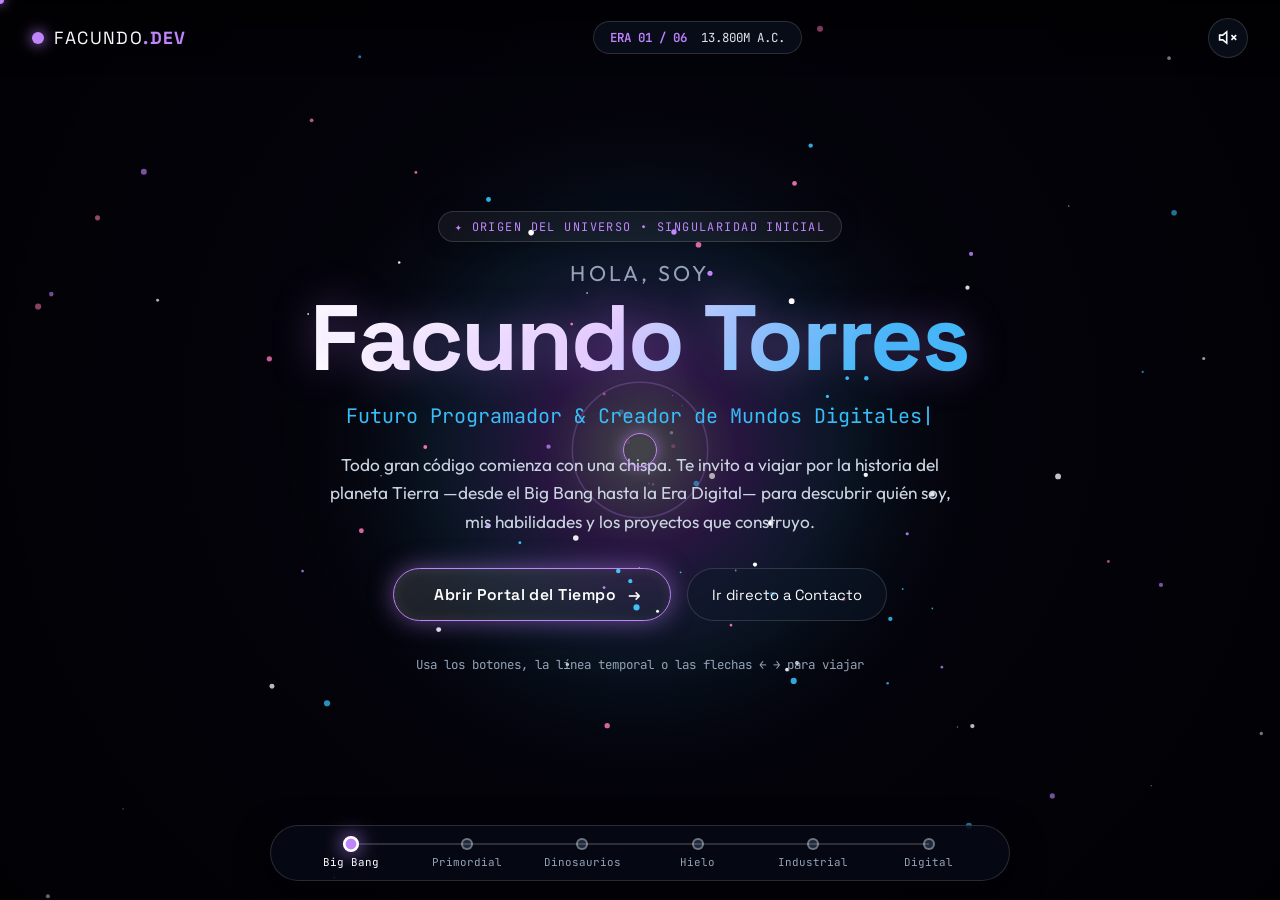
==== commit 602567a3: "Add files via upload" ====
--- a/index.html
+++ b/index.html
@@ -1,685 +1,452 @@
 <!DOCTYPE html>
-<html lang="es" data-theme="light">
+<html lang="es">
 <head>
   <meta charset="UTF-8" />
-  <meta name="viewport" content="width=device-width, initial-scale=1.0, viewport-fit=cover" />
-  <meta name="theme-color" content="#E53E3E" />
-  <title>PromoKiosco — Estudio de Flyers para Almacén y Kiosco</title>
+  <meta name="viewport" content="width=device-width, initial-scale=1.0" />
+  <title>Facundo Torres | Portfolio Temporal — Futuro Programador</title>
+  <meta name="description" content="Portfolio interactivo de Facundo Torres, futuro programador. Un viaje a través de las épocas de la Tierra desde el Big Bang hasta la Era Digital." />
   <link rel="preconnect" href="https://fonts.googleapis.com" />
   <link rel="preconnect" href="https://fonts.gstatic.com" crossorigin />
-  <link
-    href="https://fonts.googleapis.com/css2?family=Anton&family=Bangers&family=Bebas+Neue&family=Bricolage+Grotesque:wght@600;700;800&family=DM+Sans:opsz,wght@9..40,400;9..40,500;9..40,600;9..40,700;9..40,800&family=Fredoka:wght@500;600;700&family=Lilita+One&family=Montserrat:wght@600;700;800;900&family=Pacifico&family=Permanent+Marker&family=Righteous&display=swap"
-    rel="stylesheet"
-  />
+  <link href="https://fonts.googleapis.com/css2?family=Cinzel:wght@600;800&family=JetBrains+Mono:wght@400;600&family=Outfit:wght@300;400;600;700;900&family=Space+Grotesk:wght@400;600;700&display=swap" rel="stylesheet" />
   <link rel="stylesheet" href="styles.css" />
-  <script>
-    (function () {
-      try {
-        var saved = localStorage.getItem("promokiosco_theme_v1");
-        var prefersDark = window.matchMedia && window.matchMedia("(prefers-color-scheme: dark)").matches;
-        document.documentElement.setAttribute("data-theme", saved || (prefersDark ? "dark" : "light"));
-      } catch (e) {}
-    })();
-  </script>
 </head>
-<body>
-  <!-- Encabezado: acciones | logo centrado | modo oscuro -->
-  <header class="app-header">
-    <div class="header-inner">
-      <div class="header-left">
-        <button type="button" class="hdr-btn" id="btnOpenStoreModal" title="Configurar datos de tu negocio">
-          <svg class="ico" viewBox="0 0 24 24" fill="none" stroke="currentColor" stroke-width="1.8" stroke-linecap="round" stroke-linejoin="round">
-            <path d="M3 9l2.45-4.9A2 2 0 0 1 7.24 3h9.52a2 2 0 0 1 1.8 1.1L21 9"/>
-            <path d="M3 9h18v2a3 3 0 0 1-6 0 3 3 0 0 1-6 0 3 3 0 0 1-6 0V9z"/>
-            <path d="M5 14v7h14v-7"/>
-          </svg>
-          <span id="headerStoreName" class="hdr-store">Mi Kiosco</span>
-        </button>
-
-        <a href="#galeria-promos" class="hdr-btn hdr-count" title="Ver promociones guardadas">
-          <svg class="ico" viewBox="0 0 24 24" fill="none" stroke="currentColor" stroke-width="1.8" stroke-linecap="round" stroke-linejoin="round">
-            <rect x="3" y="3" width="7" height="7" rx="1.5"/>
-            <rect x="14" y="3" width="7" height="7" rx="1.5"/>
-            <rect x="3" y="14" width="7" height="7" rx="1.5"/>
-            <rect x="14" y="14" width="7" height="7" rx="1.5"/>
-          </svg>
-          <span class="hdr-label">Guardadas</span>
-          <span class="badge-num" id="savedCountBadge">0</span>
-        </a>
-      </div>
-
-      <a href="#" class="brand-center" aria-label="PromoKiosco Inicio">
-        <span class="brand-mark" aria-hidden="true">
-          <svg viewBox="0 0 36 36" fill="none">
-            <rect width="36" height="36" rx="10" fill="url(#pkGrad)"/>
-            <path d="M9 12.5C9 10.567 10.567 9 12.5 9H19.8C20.595 9 21.358 9.316 21.92 9.879L26.121 14.08C27.293 15.251 27.293 17.15 26.121 18.322L18.322 26.121C17.15 27.293 15.251 27.293 14.08 26.121L9.879 21.92C9.316 21.358 9 20.595 9 19.8V12.5Z" fill="#FFFFFF" fill-opacity="0.96"/>
-            <circle cx="14.5" cy="14.5" r="2.1" fill="#E53E3E"/>
-            <path d="M16 22L22 16" stroke="#E53E3E" stroke-width="2" stroke-linecap="round"/>
-            <defs>
-              <linearGradient id="pkGrad" x1="0" y1="0" x2="36" y2="36" gradientUnits="userSpaceOnUse">
-                <stop stop-color="#E53E3E"/>
-                <stop offset="1" stop-color="#F59E0B"/>
-              </linearGradient>
-            </defs>
-          </svg>
-        </span>
-        <span class="brand-text">
-          <span class="brand-name">PromoKiosco</span>
-          <span class="brand-tag">Estudio de Ofertas</span>
-        </span>
-      </a>
-
-      <div class="header-right">
-        <button type="button" class="hdr-btn theme-toggle" id="btnThemeToggle" aria-label="Cambiar modo oscuro o claro" title="Cambiar tema">
-          <svg class="ico ico-sun" viewBox="0 0 24 24" fill="none" stroke="currentColor" stroke-width="1.8" stroke-linecap="round" stroke-linejoin="round">
-            <circle cx="12" cy="12" r="4"/>
-            <path d="M12 2v2M12 20v2M4.93 4.93l1.41 1.41M17.66 17.66l1.41 1.41M2 12h2M20 12h2M6.34 17.66l-1.41 1.41M19.07 4.93l-1.41 1.41"/>
-          </svg>
-          <svg class="ico ico-moon" viewBox="0 0 24 24" fill="none" stroke="currentColor" stroke-width="1.8" stroke-linecap="round" stroke-linejoin="round">
-            <path d="M21 12.79A9 9 0 1 1 11.21 3 7 7 0 0 0 21 12.79z"/>
-          </svg>
-          <span class="hdr-label" id="themeToggleLabel">Oscuro</span>
-        </button>
-      </div>
+<body data-era="0">
+  <!-- Cursor personalizado -->
+  <div class="cursor-dot" id="cursor-dot"></div>
+  <div class="cursor-ring" id="cursor-ring"></div>
+
+  <!-- Canvas de fondo atmosférico por era -->
+  <canvas id="era-canvas" aria-hidden="true"></canvas>
+
+  <!-- Capa de viñeta y atmósfera -->
+  <div class="atmosphere-overlay" aria-hidden="true"></div>
+
+  <!-- Canvas del Portal del Tiempo (transiciones) -->
+  <div class="portal-overlay" id="portal-overlay" aria-hidden="true">
+    <canvas id="portal-canvas"></canvas>
+    <div class="portal-hud">
+      <div class="portal-label">ATRAVESANDO PORTAL TEMPORAL</div>
+      <div class="portal-year" id="portal-year">-13.800.000.000</div>
+      <div class="portal-destination" id="portal-destination">ERA PRIMORDIAL</div>
+    </div>
+    <div class="portal-flash" id="portal-flash"></div>
+  </div>
+
+  <!-- Barra superior HUD -->
+  <header class="top-hud">
+    <div class="brand" id="brand-home" title="Volver al Big Bang">
+      <span class="brand-orb"></span>
+      <span class="brand-text">FACUNDO<strong>.DEV</strong></span>
+    </div>
+
+    <div class="era-indicator">
+      <span class="era-badge" id="hud-era-badge">ERA 01 / 06</span>
+      <span class="era-year-display" id="hud-era-year">13.8B A.C.</span>
+    </div>
+
+    <div class="hud-actions">
+      <button class="icon-btn" id="sound-toggle" title="Activar/Desactivar sonido del portal" aria-label="Sonido">
+        <svg id="sound-icon-off" viewBox="0 0 24 24" fill="none" stroke="currentColor" stroke-width="2">
+          <path d="M11 5L6 9H2v6h4l5 4V5z"></path>
+          <line x1="23" y1="9" x2="17" y2="15"></line>
+          <line x1="17" y1="9" x2="23" y2="15"></line>
+        </svg>
+        <svg id="sound-icon-on" class="hidden" viewBox="0 0 24 24" fill="none" stroke="currentColor" stroke-width="2">
+          <path d="M11 5L6 9H2v6h4l5 4V5z"></path>
+          <path d="M15.54 8.46a5 5 0 0 1 0 7.07"></path>
+          <path d="M19.07 4.93a10 10 0 0 1 0 14.14"></path>
+        </svg>
+      </button>
     </div>
   </header>
 
-  <main class="main-container">
-    <div class="editing-banner hidden" id="editingBanner" role="status">
-      <div class="editing-banner-info">
-        <span class="editing-dot"></span>
-        <span>Editando: <strong id="editingPromoTitle"></strong></span>
-      </div>
-      <button type="button" class="btn-inline-cancel" id="btnCancelEdit">Cancelar edición</button>
+  <!-- Contenedor principal de las 6 eras -->
+  <main class="timeline-stage" id="timeline-stage">
+
+    <!-- ==================== ERA 0: BIG BANG (INICIO) ==================== -->
+    <section class="era-section active" data-era-index="0" data-era-name="El Big Bang" data-era-year="13.800M A.C." data-numeric-year="-13800000000">
+      <div class="era-content hero-layout">
+        <div class="evanesce-item delay-1">
+          <span class="pill-tag cosmic-tag">✦ ORIGEN DEL UNIVERSO • SINGULARIDAD INICIAL</span>
+        </div>
+
+        <h1 class="hero-title evanesce-item delay-2">
+          <span class="title-small">Hola, soy</span>
+          <span class="glitch-text" data-text="Facundo Torres">Facundo Torres</span>
+        </h1>
+
+        <p class="hero-subtitle evanesce-item delay-3">
+          <span class="typing-text" id="typing-text">Futuro Programador &amp; Creador de Mundos Digitales</span><span class="typing-cursor">|</span>
+        </p>
+
+        <p class="hero-desc evanesce-item delay-4">
+          Todo gran código comienza con una chispa. Te invito a viajar por la historia del planeta Tierra —desde el Big Bang hasta la Era Digital— para descubrir quién soy, mis habilidades y los proyectos que construyo.
+        </p>
+
+        <div class="cta-group evanesce-item delay-5">
+          <button class="portal-btn primary-portal-btn" data-go-era="1">
+            <span class="btn-ring"></span>
+            <span class="btn-text">Abrir Portal del Tiempo</span>
+            <span class="btn-arrow">→</span>
+          </button>
+          <button class="ghost-btn" data-go-era="5">Ir directo a Contacto</button>
+        </div>
+
+        <div class="scroll-hint evanesce-item delay-6">
+          <span>Usa los botones, la línea temporal o las flechas ← → para viajar</span>
+        </div>
+      </div>
+    </section>
+
+    <!-- ==================== ERA 1: TIERRA PRIMORDIAL (SOBRE MÍ) ==================== -->
+    <section class="era-section" data-era-index="1" data-era-name="Tierra Primordial" data-era-year="4.500M A.C." data-numeric-year="-4500000000">
+      <div class="era-content two-col-layout">
+        <div class="col-text">
+          <span class="pill-tag volcanic-tag evanesce-item delay-1">🔥 EÓN HADEICO • FORJANDO LOS CIMIENTOS</span>
+          <h2 class="section-title evanesce-item delay-2">Sobre Mí</h2>
+          <p class="lead-text evanesce-item delay-3">
+            Al igual que la Tierra se forjó entre fuego, presión y transformación constante, mi camino como <strong>futuro programador</strong> nace de la curiosidad incansable por entender cómo funciona la tecnología y crear soluciones reales.
+          </p>
+          <p class="body-text evanesce-item delay-4">
+            Me apasiona el desarrollo web, la lógica de programación y el diseño de experiencias interactivas que sorprendan al usuario. Cada día entreno mis habilidades escribiendo código limpio, resolviendo problemas y aprendiendo nuevas herramientas.
+          </p>
+
+          <div class="stats-row evanesce-item delay-5">
+            <div class="stat-card tilt-card">
+              <span class="stat-number">100%</span>
+              <span class="stat-label">Pasión por el Código</span>
+            </div>
+            <div class="stat-card tilt-card">
+              <span class="stat-number">∞</span>
+              <span class="stat-label">Ganas de Aprender</span>
+            </div>
+            <div class="stat-card tilt-card">
+              <span class="stat-number">24/7</span>
+              <span class="stat-label">Mentalidad Builder</span>
+            </div>
+          </div>
+        </div>
+
+        <div class="col-visual evanesce-item delay-4">
+          <div class="magma-card tilt-card">
+            <div class="magma-core portrait-core">
+              <div class="orbit-ring r1"></div>
+              <div class="orbit-ring r2"></div>
+              <img src="facundo.png" alt="Facundo Torres" class="facundo-cutout" />
+            </div>
+            <h3>Facundo Torres</h3>
+            <p class="role-badge">Aspirante a Desarrollador Full-Stack</p>
+            <ul class="traits-list">
+              <li><span>⚡</span> Resolución creativa de problemas</li>
+              <li><span>🧠</span> Aprendizaje rápido y autodidacta</li>
+              <li><span>🎯</span> Atención al detalle y animaciones</li>
+              <li><span>🤝</span> Trabajo en equipo y comunicación</li>
+            </ul>
+          </div>
+        </div>
+
+        <div class="era-nav-footer evanesce-item delay-6">
+          <button class="ghost-btn" data-go-era="0">← Big Bang</button>
+          <button class="portal-btn volcanic-btn" data-go-era="2">
+            <span class="btn-text">Viajar al Jurásico</span>
+            <span class="btn-arrow">→</span>
+          </button>
+        </div>
+      </div>
+    </section>
+
+    <!-- ==================== ERA 2: ERA MESOZOICA / DINOSAURIOS Y FÓSILES (SKILLS) ==================== -->
+    <section class="era-section" data-era-index="2" data-era-name="Era Mesozoica" data-era-year="150M A.C." data-numeric-year="-150000000">
+      <div class="era-content jurassic-layout">
+        <!-- Silueta decorativa de dinosaurio en el fondo -->
+        <svg class="dino-silhouette" viewBox="0 0 600 320" fill="none" aria-hidden="true">
+          <path d="M510 295 C470 295 450 280 430 250 C400 210 380 185 330 185 C295 185 270 205 245 230 C235 240 225 265 220 295 L195 295 C200 255 205 225 190 210 C175 195 150 210 135 235 C120 260 110 280 105 295 L82 295 C90 250 110 210 125 185 C100 180 65 185 25 200 C55 165 100 148 145 148 C185 148 220 155 260 140 C300 125 325 90 355 55 C375 32 405 20 435 25 C460 29 478 42 485 56 C470 60 455 62 440 60 C448 68 465 72 475 74 C465 88 442 94 420 90 C400 115 390 145 405 175 C425 210 465 245 530 275 Z" fill="currentColor"/>
+        </svg>
+
+        <div class="section-header evanesce-item delay-1">
+          <span class="pill-tag jurassic-tag">🦖 ERA MESOZOICA • DINOSAURIOS &amp; FÓSILES</span>
+          <h2 class="section-title">Fósiles de Conocimiento</h2>
+          <p class="section-subtitle">Haz clic o pasa el cursor sobre cada fósil excavado para descubrir mi stack tecnológico.</p>
+        </div>
+
+        <div class="fossils-grid evanesce-item delay-3">
+          <!-- Fósil 1: Ammonite (HTML & CSS) -->
+          <article class="fossil-card tilt-card" tabindex="0">
+            <div class="fossil-icon">
+              <svg viewBox="0 0 100 100" fill="none" stroke="currentColor" stroke-width="3">
+                <path d="M52 50 C52 44 46 42 42 46 C36 52 40 62 49 62 C61 62 68 50 64 38 C59 23 41 18 28 28 C12 40 12 64 26 78 C42 93 70 90 82 72 C92 56 88 32 74 20" stroke-linecap="round"/>
+                <path d="M52 50 L64 38 M49 62 L58 75 M28 28 L40 42 M26 78 L38 66 M82 72 L68 62" stroke-opacity="0.5"/>
+              </svg>
+            </div>
+            <span class="fossil-era">FÓSIL #01 • AMMONITE</span>
+            <h3>HTML5 &amp; CSS3</h3>
+            <p>Maquetación semántica, Flexbox, Grid, animaciones avanzadas y diseño responsive.</p>
+            <div class="skill-bar"><div class="skill-fill" style="--level: 90%"></div></div>
+          </article>
+
+          <!-- Fósil 2: Cráneo T-Rex (JavaScript) -->
+          <article class="fossil-card tilt-card" tabindex="0">
+            <div class="fossil-icon">
+              <svg viewBox="0 0 100 100" fill="none" stroke="currentColor" stroke-width="3">
+                <path d="M18 42 C22 24 45 18 70 22 C84 25 90 36 86 48 L62 52 L60 60 L82 62 C78 74 60 80 42 76 L26 72 L18 58 Z" stroke-linejoin="round"/>
+                <circle cx="50" cy="36" r="6"/>
+                <circle cx="72" cy="36" r="4"/>
+                <path d="M62 52 L66 56 M70 51 L74 55 M78 50 L81 54 M66 62 L69 66 M74 62 L76 66" stroke-linecap="round"/>
+              </svg>
+            </div>
+            <span class="fossil-era">FÓSIL #02 • T-REX</span>
+            <h3>JavaScript (ES6+)</h3>
+            <p>Lógica interactiva, manipulación del DOM, Canvas 2D, consumo de APIs y asincronía.</p>
+            <div class="skill-bar"><div class="skill-fill" style="--level: 85%"></div></div>
+          </article>
+
+          <!-- Fósil 3: Trilobite (Python & Lógica) -->
+          <article class="fossil-card tilt-card" tabindex="0">
+            <div class="fossil-icon">
+              <svg viewBox="0 0 100 100" fill="none" stroke="currentColor" stroke-width="3">
+                <ellipse cx="50" cy="52" rx="28" ry="36"/>
+                <path d="M50 16 L50 88 M35 22 L35 82 M65 22 L65 82" stroke-opacity="0.6"/>
+                <path d="M24 38 L76 38 M22 50 L78 50 M24 62 L76 62 M29 74 L71 74"/>
+              </svg>
+            </div>
+            <span class="fossil-era">FÓSIL #03 • TRILOBITE</span>
+            <h3>Python &amp; Algoritmos</h3>
+            <p>Estructuras de datos, automatización, resolución de problemas y bases de backend.</p>
+            <div class="skill-bar"><div class="skill-fill" style="--level: 78%"></div></div>
+          </article>
+
+          <!-- Fósil 4: Huella Jurásica (Git, SQL & Herramientas) -->
+          <article class="fossil-card tilt-card" tabindex="0">
+            <div class="fossil-icon">
+              <svg viewBox="0 0 100 100" fill="none" stroke="currentColor" stroke-width="3">
+                <path d="M50 86 C35 86 28 74 32 60 L20 34 C18 28 24 24 29 29 L42 46 L46 18 C47 12 53 12 54 18 L58 46 L71 29 C76 24 82 28 80 34 L68 60 C72 74 65 86 50 86 Z" stroke-linejoin="round"/>
+              </svg>
+            </div>
+            <span class="fossil-era">FÓSIL #04 • HUELLA JURÁSICA</span>
+            <h3>Git, GitHub &amp; SQL</h3>
+            <p>Control de versiones, trabajo colaborativo, consultas de bases de datos y buenas prácticas.</p>
+            <div class="skill-bar"><div class="skill-fill" style="--level: 80%"></div></div>
+          </article>
+        </div>
+
+        <div class="era-nav-footer evanesce-item delay-5">
+          <button class="ghost-btn" data-go-era="1">← Tierra Primordial</button>
+          <button class="portal-btn jurassic-btn" data-go-era="3">
+            <span class="btn-text">Viajar a la Edad de Hielo</span>
+            <span class="btn-arrow">→</span>
+          </button>
+        </div>
+      </div>
+    </section>
+
+    <!-- ==================== ERA 3: EDAD DE HIELO (PROYECTOS) ==================== -->
+    <section class="era-section" data-era-index="3" data-era-name="Edad de Hielo" data-era-year="20.000 A.C." data-numeric-year="-20000">
+      <div class="era-content projects-layout">
+        <div class="section-header evanesce-item delay-1">
+          <span class="pill-tag ice-tag">❄️ PLEISTOCENO • CRISTALES EN EL TIEMPO</span>
+          <h2 class="section-title">Proyectos Destacados</h2>
+          <p class="section-subtitle">Creaciones esculpidas en código, preservadas con precisión y diseño moderno.</p>
+        </div>
+
+        <div class="projects-grid evanesce-item delay-3">
+          <a href="proyectos/kiosco/index.html" target="_blank" rel="noopener noreferrer" class="ice-card tilt-card project-link">
+            <div class="ice-card-top">
+              <span class="project-num">01</span>
+              <span class="project-status">Abrir Proyecto ↗</span>
+            </div>
+            <h3>Sistema de Kiosco &amp; Flyers</h3>
+            <p>Aplicación web para gestión de productos, almacenamiento local y generador visual de flyers promocionales.</p>
+            <div class="tech-pills">
+              <span>HTML5</span><span>CSS3</span><span>JavaScript</span><span>Storage</span>
+            </div>
+          </a>
+
+          <a href="proyectos/bibliotec/index.html" target="_blank" rel="noopener noreferrer" class="ice-card tilt-card project-link">
+            <div class="ice-card-top">
+              <span class="project-num">02</span>
+              <span class="project-status">Abrir Proyecto ↗</span>
+            </div>
+            <h3>BiblioTec — E.E.S.T. N° 5</h3>
+            <p>Biblioteca virtual escolar por año y especialidad (Informática, Programación y MMO) con buscador, historial y panel docente/admin.</p>
+            <div class="tech-pills">
+              <span>HTML5</span><span>CSS3</span><span>JavaScript</span><span>Lucide</span>
+            </div>
+          </a>
+
+          <a href="proyectos/viajes-los-choris/index.html" target="_blank" rel="noopener noreferrer" class="ice-card tilt-card project-link">
+            <div class="ice-card-top">
+              <span class="project-num">03</span>
+              <span class="project-status">Abrir Proyecto ↗</span>
+            </div>
+            <h3>Viajes Los Choris</h3>
+            <p>Plataforma de venta de pasajes, hoteles y paquetes turísticos con buscador, ofertas, carrito de compras y checkout completo.</p>
+            <div class="tech-pills">
+              <span>Tailwind CSS</span><span>JavaScript</span><span>LocalStorage</span>
+            </div>
+          </a>
+        </div>
+
+        <div class="era-nav-footer evanesce-item delay-5">
+          <button class="ghost-btn" data-go-era="2">← Era Mesozoica</button>
+          <button class="portal-btn ice-btn" data-go-era="4">
+            <span class="btn-text">Viajar a la Era Industrial</span>
+            <span class="btn-arrow">→</span>
+          </button>
+        </div>
+      </div>
+    </section>
+
+    <!-- ==================== ERA 4: ERA INDUSTRIAL & MODERNA (EDUCACIÓN) ==================== -->
+    <section class="era-section" data-era-index="4" data-era-name="Era Industrial" data-era-year="1890 D.C." data-numeric-year="1890">
+      <div class="era-content industrial-layout">
+        <div class="section-header evanesce-item delay-1">
+          <span class="pill-tag industrial-tag">⚙️ REVOLUCIÓN DEL CONOCIMIENTO • ENGRANAJES</span>
+          <h2 class="section-title">Formación &amp; Evolución</h2>
+          <p class="section-subtitle">Cada etapa de aprendizaje es un engranaje que impulsa mi carrera como programador.</p>
+        </div>
+
+        <div class="milestones-list evanesce-item delay-3">
+          <div class="milestone-item tilt-card">
+            <div class="milestone-year">2020 - 2022</div>
+            <div class="milestone-body">
+              <h3>Escuela Técnica N° 4 de Berazategui</h3>
+              <p>Inicio de mi formación técnica, despertando el interés por la tecnología, los sistemas y la resolución de problemas.</p>
+            </div>
+          </div>
+
+          <div class="milestone-item tilt-card">
+            <div class="milestone-year">2023 - Act.</div>
+            <div class="milestone-body">
+              <h3>Escuela Técnica N° 5 de Berazategui</h3>
+              <p>Continuación y profundización de mi carrera técnica, fortaleciendo las bases de tecnología y desarrollo de proyectos.</p>
+            </div>
+          </div>
+
+          <div class="milestone-item tilt-card">
+            <div class="milestone-year">2024</div>
+            <div class="milestone-body">
+              <h3>Primeras Líneas de Código — Modalidad Programación</h3>
+              <p>Ingreso a la modalidad de Programación: descubrimiento de la lógica algorítmica, fundamentos de código y desarrollo web.</p>
+            </div>
+          </div>
+
+          <div class="milestone-item tilt-card">
+            <div class="milestone-year">2026+</div>
+            <div class="milestone-body">
+              <h3>Camino a Programador Profesional</h3>
+              <p>Desarrollo de interfaces interactivas, frameworks modernos, backend, bases de datos y proyectos reales de alto impacto.</p>
+            </div>
+          </div>
+        </div>
+
+        <div class="era-nav-footer evanesce-item delay-5">
+          <button class="ghost-btn" data-go-era="3">← Edad de Hielo</button>
+          <button class="portal-btn industrial-btn" data-go-era="5">
+            <span class="btn-text">Saltar a la Era Digital</span>
+            <span class="btn-arrow">→</span>
+          </button>
+        </div>
+      </div>
+    </section>
+
+    <!-- ==================== ERA 5: ERA DIGITAL / FUTURO (CONTACTO) ==================== -->
+    <section class="era-section" data-era-index="5" data-era-name="Era Digital" data-era-year="2026 D.C." data-numeric-year="2026">
+      <div class="era-content contact-layout">
+        <div class="col-text">
+          <span class="pill-tag cyber-tag evanesce-item delay-1">🌐 ERA DIGITAL • EL FUTURO ES AHORA</span>
+          <h2 class="section-title evanesce-item delay-2">Conectemos</h2>
+          <p class="lead-text evanesce-item delay-3">
+            ¿Tenés un proyecto, una oportunidad o querés charlar sobre programación? Enviame un mensaje y construyamos algo increíble juntos.
+          </p>
+
+          <div class="social-links evanesce-item delay-4">
+            <a href="https://www.instagram.com/facuttorresss/" target="_blank" rel="noopener noreferrer" class="social-pill instagram-pill">
+              <span>Instagram</span> ↗
+            </a>
+            <a href="tel:+5491154913718" class="social-pill">
+              <span>📞 11 54913718</span>
+            </a>
+            <a href="mailto:tfacundo711@gmail.com" class="social-pill">
+              <span>✉ tfacundo711@gmail.com</span>
+            </a>
+            <a href="https://github.com/tfacundo686/portfolio-facundo" target="_blank" rel="noopener noreferrer" class="social-pill">
+              <span>GitHub</span> ↗
+            </a>
+            <a href="https://linkedin.com/" target="_blank" rel="noopener noreferrer" class="social-pill">
+              <span>LinkedIn</span> ↗
+            </a>
+          </div>
+        </div>
+
+        <div class="col-form evanesce-item delay-4">
+          <form class="cyber-form" id="contact-form">
+            <div class="form-group">
+              <label for="name">Tu Nombre</label>
+              <input type="text" id="name" name="name" placeholder="Ej. Alex García" required />
+            </div>
+            <div class="form-group">
+              <label for="email">Tu Email</label>
+              <input type="email" id="email" name="email" placeholder="alex@correo.com" required />
+            </div>
+            <div class="form-group">
+              <label for="message">Mensaje</label>
+              <textarea id="message" name="message" rows="4" placeholder="Contame sobre tu idea o propuesta..." required></textarea>
+            </div>
+            <button type="submit" class="portal-btn cyber-btn full-width">
+              <span class="btn-text">Transmitir Mensaje</span>
+              <span class="btn-arrow">⚡</span>
+            </button>
+            <p class="form-feedback" id="form-feedback" aria-live="polite"></p>
+          </form>
+        </div>
+
+        <div class="era-nav-footer evanesce-item delay-6">
+          <button class="ghost-btn" data-go-era="4">← Era Industrial</button>
+          <button class="portal-btn cyber-btn" data-go-era="0">
+            <span class="btn-text">Reiniciar al Big Bang</span>
+            <span class="btn-arrow">↺</span>
+          </button>
+        </div>
+      </div>
+    </section>
+
+  </main>
+
+  <!-- Navegación de Línea Temporal inferior -->
+  <nav class="timeline-dock" aria-label="Línea temporal de épocas">
+    <div class="timeline-nodes">
+      <div class="timeline-track">
+        <div class="timeline-progress" id="timeline-progress"></div>
+      </div>
+      <button class="timeline-node active" data-go-era="0" aria-label="Ir al Big Bang">
+        <span class="node-dot"></span>
+        <span class="node-label">Big Bang</span>
+      </button>
+      <button class="timeline-node" data-go-era="1" aria-label="Ir a Tierra Primordial">
+        <span class="node-dot"></span>
+        <span class="node-label">Primordial</span>
+      </button>
+      <button class="timeline-node" data-go-era="2" aria-label="Ir a Era Mesozoica (Dinosaurios)">
+        <span class="node-dot"></span>
+        <span class="node-label">Dinosaurios</span>
+      </button>
+      <button class="timeline-node" data-go-era="3" aria-label="Ir a Edad de Hielo">
+        <span class="node-dot"></span>
+        <span class="node-label">Hielo</span>
+      </button>
+      <button class="timeline-node" data-go-era="4" aria-label="Ir a Era Industrial">
+        <span class="node-dot"></span>
+        <span class="node-label">Industrial</span>
+      </button>
+      <button class="timeline-node" data-go-era="5" aria-label="Ir a Era Digital">
+        <span class="node-dot"></span>
+        <span class="node-label">Digital</span>
+      </button>
     </div>
-
-    <div class="studio-grid">
-      <!-- ===================== ASISTENTE POR PASOS ===================== -->
-      <section class="wizard-panel" aria-label="Creador de promociones por pasos">
-        <nav class="stepper" aria-label="Pasos de creación">
-          <button type="button" class="step-tab active" data-step="1">
-            <span class="step-num">1</span>
-            <span class="step-meta"><strong>Fotos</strong><small>Productos y encuadre</small></span>
-          </button>
-          <button type="button" class="step-tab" data-step="2">
-            <span class="step-num">2</span>
-            <span class="step-meta"><strong>Precios</strong><small>Nombre y oferta</small></span>
-          </button>
-          <button type="button" class="step-tab" data-step="3">
-            <span class="step-num">3</span>
-            <span class="step-meta"><strong>Estilo</strong><small>Plantilla y textos</small></span>
-          </button>
-          <button type="button" class="step-tab" data-step="4">
-            <span class="step-num">4</span>
-            <span class="step-meta"><strong>Fondo</strong><small>Colores y tramas</small></span>
-          </button>
-          <button type="button" class="step-tab" data-step="5">
-            <span class="step-num">5</span>
-            <span class="step-meta"><strong>Publicar</strong><small>Guardar y enviar</small></span>
-          </button>
-        </nav>
-
-        <form id="promoForm" class="wizard-card" autocomplete="off" onsubmit="return false;">
-          <!-- ========== PASO 1: FOTOS ========== -->
-          <div class="step-pane active" data-pane="1">
-            <div class="pane-head">
-              <div>
-                <span class="pane-kicker">Paso 1 de 5</span>
-                <h2>Fotos de los productos</h2>
-                <p>Subí una foto o hasta 4 para armar un combo, y ajustá cómo se ven.</p>
-              </div>
-              <span class="photo-counter" id="photoCounter">0 / 4</span>
-            </div>
-
-            <div class="upload-zone" id="uploadZone" tabindex="0" role="button" aria-label="Subir fotos de productos">
-              <input type="file" id="photoInput" accept="image/*" multiple hidden />
-              <div class="upload-ico-wrap">
-                <svg class="ico-lg" viewBox="0 0 24 24" fill="none" stroke="currentColor" stroke-width="1.7" stroke-linecap="round" stroke-linejoin="round">
-                  <path d="M21 15v4a2 2 0 0 1-2 2H5a2 2 0 0 1-2-2v-4"/>
-                  <polyline points="17 8 12 3 7 8"/>
-                  <line x1="12" y1="3" x2="12" y2="15"/>
-                </svg>
-              </div>
-              <p class="upload-title">Arrastrá tus fotos o <span>elegilas desde tu equipo</span></p>
-              <p class="upload-hint">JPG, PNG o WEBP — Los PNG sin fondo quedan geniales con el marco “Sticker”</p>
-            </div>
-
-            <div class="photo-thumbs" id="photoThumbs" aria-live="polite"></div>
-
-            <div class="step-extras">
-              <button type="button" class="btn-subtle" id="btnAddSamplePhoto">
-                <svg class="ico" viewBox="0 0 24 24" fill="none" stroke="currentColor" stroke-width="1.8" stroke-linecap="round" stroke-linejoin="round">
-                  <polygon points="13 2 3 14 12 14 11 22 21 10 12 10 13 2"/>
-                </svg>
-                Cargar combo de ejemplo
-              </button>
-            </div>
-
-            <details class="opt-section" open>
-              <summary><span>Ajuste de imagen<small>Cómo entra la foto en el marco</small></span></summary>
-              <div class="opt-body">
-                <div class="opt-row">
-                  <span class="opt-label">Encaje de la foto</span>
-                  <div class="seg" data-seg="photoFit">
-                    <button type="button" data-value="cover">Rellenar marco</button>
-                    <button type="button" data-value="contain">Ajustar al marco</button>
-                    <button type="button" data-value="marco">Marco a la foto</button>
-                  </div>
-                  <p class="opt-hint">“Ajustar al marco” muestra la foto completa sin recortar. “Marco a la foto” adapta el marco a la forma de la imagen.</p>
-                </div>
-
-                <div class="opt-row">
-                  <span class="opt-label">Estilo de marco</span>
-                  <div class="seg" data-seg="photoStyle">
-                    <button type="button" data-value="postal">Postal</button>
-                    <button type="button" data-value="sticker">Sticker</button>
-                    <button type="button" data-value="redondeada">Redondeada</button>
-                    <button type="button" data-value="circulo">Círculo</button>
-                    <button type="button" data-value="sin-marco">Sin marco</button>
-                  </div>
-                </div>
-
-                <div class="range-pair">
-                  <label class="opt-row">
-                    <span class="opt-label">Zoom <output data-out="photoZoom" data-suffix="%"></output></span>
-                    <input type="range" class="range" data-bind="photoZoom" min="60" max="200" step="5" />
-                  </label>
-                  <label class="opt-row">
-                    <span class="opt-label">Tamaño <output data-out="photoScale" data-suffix="%"></output></span>
-                    <input type="range" class="range" data-bind="photoScale" min="70" max="120" step="5" />
-                  </label>
-                  <label class="opt-row">
-                    <span class="opt-label">Mover horizontal <output data-out="photoOffsetX"></output></span>
-                    <input type="range" class="range" data-bind="photoOffsetX" min="-50" max="50" step="5" />
-                  </label>
-                  <label class="opt-row">
-                    <span class="opt-label">Mover vertical <output data-out="photoOffsetY"></output></span>
-                    <input type="range" class="range" data-bind="photoOffsetY" min="-50" max="50" step="5" />
-                  </label>
-                </div>
-                <p class="opt-hint">El encuadre se mueve cuando la foto sobresale del marco (subí el zoom para recortar mejor).</p>
-
-                <label class="toggle"><span>Inclinar fotos (estilo collage)</span><input type="checkbox" data-bind="photoTilt" /></label>
-                <label class="toggle"><span>Sombra debajo de las fotos</span><input type="checkbox" data-bind="photoShadow" /></label>
-              </div>
-            </details>
-          </div>
-
-          <!-- ========== PASO 2: PRECIOS ========== -->
-          <div class="step-pane" data-pane="2">
-            <div class="pane-head">
-              <div>
-                <span class="pane-kicker">Paso 2 de 5</span>
-                <h2>Nombre y precios de la oferta</h2>
-                <p>Definí el título, el valor anterior y el precio rebajado.</p>
-              </div>
-            </div>
-
-            <div class="form-grid">
-              <div class="field full">
-                <label for="inputTitle">Nombre de la promoción o productos *</label>
-                <input type="text" id="inputTitle" data-bind="title" maxlength="70" placeholder="Ej: Combo Merienda: 2 Alfajores + Gaseosa 500ml" />
-              </div>
-
-              <div class="field full">
-                <label for="inputSubtitle">Subtítulo o aclaración (opcional)</label>
-                <input type="text" id="inputSubtitle" data-bind="subtitle" maxlength="90" placeholder="Ej: Sabores surtidos • Llevando 2 unidades" />
-              </div>
-
-              <div class="field">
-                <label for="inputOriginalPrice">Valor original</label>
-                <div class="input-prefix">
-                  <span>$</span>
-                  <input type="number" id="inputOriginalPrice" data-bind="originalPrice" min="0" step="any" inputmode="decimal" placeholder="2500" />
-                </div>
-              </div>
-
-              <div class="field">
-                <label for="inputPromoPrice">Precio con rebaja *</label>
-                <div class="input-prefix promo-input">
-                  <span>$</span>
-                  <input type="number" id="inputPromoPrice" data-bind="promoPrice" min="0" step="any" inputmode="decimal" placeholder="1890" />
-                </div>
-              </div>
-
-              <div class="discount-live-bar full">
-                <span class="discount-pill" id="liveDiscountPct">0% OFF</span>
-                <span class="discount-savings" id="liveSavingsText">Ingresá ambos precios para calcular el ahorro</span>
-              </div>
-
-              <div class="field">
-                <label for="inputBadgeText">Texto del sello</label>
-                <input type="text" id="inputBadgeText" data-bind="badgeText" maxlength="22" placeholder="Automático (% OFF)" />
-                <div class="quick-tags">
-                  <button type="button" data-set="badgeText" data-value="">Auto %</button>
-                  <button type="button" data-set="badgeText" data-value="OFERTA">OFERTA</button>
-                  <button type="button" data-set="badgeText" data-value="2 x 1">2 x 1</button>
-                  <button type="button" data-set="badgeText" data-value="COMBO">COMBO</button>
-                  <button type="button" data-set="badgeText" data-value="SOLO HOY">SOLO HOY</button>
-                </div>
-              </div>
-
-              <div class="field">
-                <label for="inputValidity">Validez o pie del cartel</label>
-                <input type="text" id="inputValidity" data-bind="validity" maxlength="60" placeholder="Ej: Válido hasta el domingo" />
-              </div>
-            </div>
-          </div>
-
-          <!-- ========== PASO 3: ESTILO ========== -->
-          <div class="step-pane" data-pane="3">
-            <div class="pane-head">
-              <div>
-                <span class="pane-kicker">Paso 3 de 5</span>
-                <h2>Estilo del flyer</h2>
-                <p>Elegí una plantilla con personalidad y personalizá cada detalle.</p>
-              </div>
-              <button type="button" class="btn-subtle btn-sm" id="btnResetDesign" title="Volver al diseño original de la plantilla">Restablecer</button>
-            </div>
-
-            <details class="opt-section" open>
-              <summary><span>Plantillas<small>Un punto de partida con carácter</small></span></summary>
-              <div class="opt-body">
-                <div class="template-grid" id="templateGrid"></div>
-              </div>
-            </details>
-
-            <details class="opt-section" open>
-              <summary><span>Paleta de colores<small>Combinaciones listas o a tu gusto</small></span></summary>
-              <div class="opt-body">
-                <div class="theme-grid" id="themeGrid"></div>
-                <div class="color-pickers-row two">
-                  <label class="color-chip"><input type="color" data-bind="accent" /><span>Acento / precio</span></label>
-                  <label class="color-chip"><input type="color" data-bind="textColor" /><span>Texto</span></label>
-                </div>
-              </div>
-            </details>
-
-            <details class="opt-section">
-              <summary><span>Tipografía y título<small>Fuente, mayúsculas, tamaño y efecto</small></span></summary>
-              <div class="opt-body">
-                <div class="font-grid" id="fontGrid"></div>
-                <div class="opt-row">
-                  <span class="opt-label">Formato del texto</span>
-                  <div class="seg" data-seg="titleCase">
-                    <button type="button" data-value="normal">Aa Normal</button>
-                    <button type="button" data-value="upper">AA Mayúsculas</button>
-                  </div>
-                </div>
-                <div class="opt-row">
-                  <span class="opt-label">Efecto del título</span>
-                  <div class="seg" data-seg="textEffect">
-                    <button type="button" data-value="sombra">Sombra</button>
-                    <button type="button" data-value="contorno">Contorno</button>
-                    <button type="button" data-value="3d">3D</button>
-                    <button type="button" data-value="brillo">Neón</button>
-                    <button type="button" data-value="ninguno">Plano</button>
-                  </div>
-                </div>
-                <label class="opt-row">
-                  <span class="opt-label">Tamaño del título <output data-out="titleScale" data-suffix="%"></output></span>
-                  <input type="range" class="range" data-bind="titleScale" min="70" max="130" step="5" />
-                </label>
-              </div>
-            </details>
-
-            <details class="opt-section">
-              <summary><span>Sello de descuento<small>Forma, posición y tamaño</small></span></summary>
-              <div class="opt-body">
-                <div class="opt-row">
-                  <span class="opt-label">Forma</span>
-                  <div class="seg" data-seg="badgeShape">
-                    <button type="button" data-value="estrella">Estrella</button>
-                    <button type="button" data-value="circulo">Círculo</button>
-                    <button type="button" data-value="cinta">Cinta</button>
-                    <button type="button" data-value="etiqueta">Etiqueta</button>
-                    <button type="button" data-value="ninguno">Ocultar</button>
-                  </div>
-                </div>
-                <div class="opt-row" data-show-if="badgeShape!=ninguno">
-                  <span class="opt-label">Posición</span>
-                  <div class="seg" data-seg="badgePos">
-                    <button type="button" data-value="izq">Izquierda</button>
-                    <button type="button" data-value="der">Derecha</button>
-                  </div>
-                </div>
-                <label class="opt-row" data-show-if="badgeShape!=ninguno">
-                  <span class="opt-label">Tamaño del sello <output data-out="badgeScale" data-suffix="%"></output></span>
-                  <input type="range" class="range" data-bind="badgeScale" min="70" max="130" step="5" />
-                </label>
-              </div>
-            </details>
-
-            <details class="opt-section">
-              <summary><span>Tarjeta de precio<small>Cómo se destaca el precio</small></span></summary>
-              <div class="opt-body">
-                <div class="seg" data-seg="priceStyle">
-                  <button type="button" data-value="oscura">Oscura</button>
-                  <button type="button" data-value="clara">Clara</button>
-                  <button type="button" data-value="acento">Color acento</button>
-                  <button type="button" data-value="contorno">Contorno</button>
-                  <button type="button" data-value="gondola">Góndola</button>
-                </div>
-                <label class="toggle"><span>Mostrar “Ahorrás $…”</span><input type="checkbox" data-bind="showSavings" /></label>
-              </div>
-            </details>
-
-            <details class="opt-section">
-              <summary><span>Marco y cinta<small>Bordes del cartel y cinta en la esquina</small></span></summary>
-              <div class="opt-body">
-                <div class="opt-row">
-                  <span class="opt-label">Marco del cartel</span>
-                  <div class="seg" data-seg="frameStyle">
-                    <button type="button" data-value="linea">Línea</button>
-                    <button type="button" data-value="doble">Doble</button>
-                    <button type="button" data-value="punteado">Puntos</button>
-                    <button type="button" data-value="ticket">Cupón</button>
-                    <button type="button" data-value="madera">Madera</button>
-                    <button type="button" data-value="ninguno">Sin marco</button>
-                  </div>
-                </div>
-                <div class="field">
-                  <label for="inputRibbon">Cinta de esquina</label>
-                  <input type="text" id="inputRibbon" data-bind="cornerRibbon" maxlength="20" placeholder="Ej: NUEVO (vacío = sin cinta)" />
-                  <div class="quick-tags">
-                    <button type="button" data-set="cornerRibbon" data-value="">Sin cinta</button>
-                    <button type="button" data-set="cornerRibbon" data-value="NUEVO">NUEVO</button>
-                    <button type="button" data-set="cornerRibbon" data-value="IMPERDIBLE">IMPERDIBLE</button>
-                    <button type="button" data-set="cornerRibbon" data-value="ÚLTIMAS UNIDADES">ÚLTIMAS UNIDADES</button>
-                    <button type="button" data-set="cornerRibbon" data-value="FIN DE SEMANA">FIN DE SEMANA</button>
-                  </div>
-                </div>
-              </div>
-            </details>
-          </div>
-
-          <!-- ========== PASO 4: FONDO ========== -->
-          <div class="step-pane" data-pane="4">
-            <div class="pane-head">
-              <div>
-                <span class="pane-kicker">Paso 4 de 5</span>
-                <h2>Fondo de la promoción</h2>
-                <p>Degradados, foto propia, tramas y efectos de luz.</p>
-              </div>
-            </div>
-
-            <details class="opt-section" open>
-              <summary><span>Tipo de fondo<small>Color, degradado o una foto tuya</small></span></summary>
-              <div class="opt-body">
-                <div class="seg" data-seg="bgType">
-                  <button type="button" data-value="degradado">Degradado</button>
-                  <button type="button" data-value="radial">Radial</button>
-                  <button type="button" data-value="solido">Sólido</button>
-                  <button type="button" data-value="imagen">Foto</button>
-                </div>
-
-                <div class="color-pickers-row two">
-                  <label class="color-chip"><input type="color" data-bind="bg1" /><span>Color 1</span></label>
-                  <label class="color-chip" data-show-if="bgType!=solido"><input type="color" data-bind="bg2" /><span>Color 2</span></label>
-                </div>
-
-                <div class="inline-actions" data-show-if="bgType!=solido">
-                  <button type="button" class="btn-subtle btn-sm" id="btnSwapColors">⇄ Invertir colores</button>
-                </div>
-
-                <label class="opt-row" data-show-if="bgType=degradado|imagen">
-                  <span class="opt-label">Dirección del degradado <output data-out="bgAngle" data-suffix="°"></output></span>
-                  <input type="range" class="range" data-bind="bgAngle" min="0" max="360" step="5" />
-                </label>
-
-                <div class="bg-image-block" data-show-if="bgType=imagen">
-                  <div class="bg-upload-row">
-                    <img id="bgImagePreview" class="bg-preview hidden" alt="Fondo elegido" />
-                    <input type="file" id="bgImageInput" accept="image/*" hidden />
-                    <button type="button" class="btn-secondary btn-sm" id="btnBgUpload">Subir foto de fondo</button>
-                    <button type="button" class="btn-subtle btn-sm hidden" id="btnBgRemove">Quitar</button>
-                  </div>
-                  <p class="opt-hint">Ideal: una foto de tu local, la góndola o la vidriera.</p>
-                  <div class="range-pair">
-                    <label class="opt-row">
-                      <span class="opt-label">Desenfoque <output data-out="bgBlur"></output></span>
-                      <input type="range" class="range" data-bind="bgBlur" min="0" max="20" step="1" />
-                    </label>
-                    <label class="opt-row">
-                      <span class="opt-label">Tinte de color <output data-out="bgOverlay" data-suffix="%"></output></span>
-                      <input type="range" class="range" data-bind="bgOverlay" min="0" max="90" step="5" />
-                    </label>
-                  </div>
-                </div>
-              </div>
-            </details>
-
-            <details class="opt-section" open>
-              <summary><span>Trama<small>Textura decorativa sobre el fondo</small></span></summary>
-              <div class="opt-body">
-                <div class="seg seg-grid" data-seg="pattern" id="patternGrid"></div>
-                <div class="range-pair" data-show-if="pattern!=ninguno">
-                  <label class="opt-row">
-                    <span class="opt-label">Intensidad <output data-out="patternOpacity" data-suffix="%"></output></span>
-                    <input type="range" class="range" data-bind="patternOpacity" min="0" max="100" step="5" />
-                  </label>
-                  <div class="opt-row">
-                    <span class="opt-label">Tono</span>
-                    <div class="seg" data-seg="patternTone">
-                      <button type="button" data-value="claro">Claro</button>
-                      <button type="button" data-value="oscuro">Oscuro</button>
-                    </div>
-                  </div>
-                </div>
-              </div>
-            </details>
-
-            <details class="opt-section" open>
-              <summary><span>Efectos<small>Luz, bordes y textura</small></span></summary>
-              <div class="opt-body">
-                <label class="toggle"><span>Luz detrás de los productos</span><input type="checkbox" data-bind="spotlight" /></label>
-                <label class="toggle"><span>Viñeta oscura en los bordes</span><input type="checkbox" data-bind="vignette" /></label>
-                <label class="toggle"><span>Textura granulada (papel)</span><input type="checkbox" data-bind="grain" /></label>
-              </div>
-            </details>
-          </div>
-
-          <!-- ========== PASO 5: PUBLICAR ========== -->
-          <div class="step-pane" data-pane="5">
-            <div class="pane-head">
-              <div>
-                <span class="pane-kicker">Paso 5 de 5</span>
-                <h2>Tu flyer está listo</h2>
-                <p>Guardalo para editarlo después o compartilo ahora mismo.</p>
-              </div>
-            </div>
-
-            <div class="publish-primary">
-              <button type="button" class="btn-primary btn-save" id="btnSavePromo">
-                <svg class="ico" viewBox="0 0 24 24" fill="none" stroke="currentColor" stroke-width="2" stroke-linecap="round" stroke-linejoin="round">
-                  <path d="M19 21H5a2 2 0 0 1-2-2V5a2 2 0 0 1 2-2h11l5 5v11a2 2 0 0 1-2 2z"/>
-                  <polyline points="17 21 17 13 7 13 7 21"/>
-                  <polyline points="7 3 7 8 15 8"/>
-                </svg>
-                <span id="btnSaveLabel">Guardar promoción</span>
-              </button>
-              <button type="button" class="btn-secondary" id="btnResetForm">Nueva promo</button>
-            </div>
-
-            <div class="export-grid">
-              <button type="button" class="action-btn btn-wsp" id="btnShareWsp">
-                <span class="act-ico">
-                  <svg class="ico" viewBox="0 0 24 24" fill="none" stroke="currentColor" stroke-width="1.9" stroke-linecap="round" stroke-linejoin="round">
-                    <path d="M21 11.5a8.38 8.38 0 0 1-.9 3.8 8.5 8.5 0 0 1-7.6 4.7 8.38 8.38 0 0 1-3.8-.9L3 21l1.9-5.7a8.38 8.38 0 0 1-.9-3.8 8.5 8.5 0 0 1 4.7-7.6 8.38 8.38 0 0 1 3.8-.9h.5a8.48 8.48 0 0 1 8 8v.5z"/>
-                  </svg>
-                </span>
-                <span><strong>Compartir en WhatsApp</strong><small>Imagen + texto armado</small></span>
-              </button>
-
-              <button type="button" class="action-btn btn-story" id="btnShareStory">
-                <span class="act-ico">
-                  <svg class="ico" viewBox="0 0 24 24" fill="none" stroke="currentColor" stroke-width="1.9" stroke-linecap="round" stroke-linejoin="round">
-                    <rect x="6" y="2" width="12" height="20" rx="2.5"/>
-                    <line x1="12" y1="18" x2="12.01" y2="18"/>
-                  </svg>
-                </span>
-                <span><strong>Historia de WhatsApp</strong><small>Formato vertical 9:16</small></span>
-              </button>
-
-              <button type="button" class="action-btn btn-download" id="btnDownloadImg">
-                <span class="act-ico">
-                  <svg class="ico" viewBox="0 0 24 24" fill="none" stroke="currentColor" stroke-width="1.9" stroke-linecap="round" stroke-linejoin="round">
-                    <path d="M21 15v4a2 2 0 0 1-2 2H5a2 2 0 0 1-2-2v-4"/>
-                    <polyline points="7 10 12 15 17 10"/>
-                    <line x1="12" y1="15" x2="12" y2="3"/>
-                  </svg>
-                </span>
-                <span><strong>Descargar imagen</strong><small>PNG en alta definición</small></span>
-              </button>
-
-              <button type="button" class="action-btn btn-print" id="btnPrintFlyer">
-                <span class="act-ico">
-                  <svg class="ico" viewBox="0 0 24 24" fill="none" stroke="currentColor" stroke-width="1.9" stroke-linecap="round" stroke-linejoin="round">
-                    <polyline points="6 9 6 2 18 2 18 9"/>
-                    <path d="M6 18H4a2 2 0 0 1-2-2v-5a2 2 0 0 1 2-2h16a2 2 0 0 1 2 2v5a2 2 0 0 1-2 2h-2"/>
-                    <rect x="6" y="14" width="12" height="8"/>
-                  </svg>
-                </span>
-                <span><strong>Imprimir cartel</strong><small>1, 2 o 4 por hoja A4</small></span>
-              </button>
-            </div>
-          </div>
-
-          <!-- Navegación inferior fija -->
-          <div class="wizard-footer">
-            <button type="button" class="btn-secondary" id="btnPrevStep">
-              <svg class="ico" viewBox="0 0 24 24" fill="none" stroke="currentColor" stroke-width="2" stroke-linecap="round" stroke-linejoin="round"><polyline points="15 18 9 12 15 6"/></svg>
-              Anterior
-            </button>
-            <span class="step-indicator-text" id="stepIndicatorText">Paso 1 de 5</span>
-            <button type="button" class="btn-next" id="btnNextStep">
-              Siguiente
-              <svg class="ico" viewBox="0 0 24 24" fill="none" stroke="currentColor" stroke-width="2" stroke-linecap="round" stroke-linejoin="round"><polyline points="9 18 15 12 9 6"/></svg>
-            </button>
-          </div>
-        </form>
-      </section>
-
-      <!-- ===================== VISTA PREVIA ===================== -->
-      <aside class="preview-panel" aria-label="Vista previa del flyer">
-        <div class="preview-sticky">
-          <div class="preview-card">
-            <div class="preview-topbar">
-              <div class="preview-title-wrap">
-                <span class="live-dot"></span>
-                <h3>Vista previa</h3>
-              </div>
-              <div class="format-switcher" role="group" aria-label="Formato del flyer">
-                <button type="button" class="fmt-btn active" id="btnFmtSquare">Post 1:1</button>
-                <button type="button" class="fmt-btn" id="btnFmtStory">Historia 9:16</button>
-              </div>
-            </div>
-
-            <div class="canvas-stage" id="canvasStage">
-              <canvas id="flyerCanvas" width="1080" height="1080" aria-label="Vista previa de la promoción"></canvas>
-            </div>
-
-            <div class="preview-quickbar">
-              <button type="button" class="quick-mini-btn" id="btnQuickSave">
-                <svg class="ico" viewBox="0 0 24 24" fill="none" stroke="currentColor" stroke-width="1.9" stroke-linecap="round" stroke-linejoin="round"><path d="M19 21H5a2 2 0 0 1-2-2V5a2 2 0 0 1 2-2h11l5 5v11a2 2 0 0 1-2 2z"/><polyline points="17 21 17 13 7 13 7 21"/></svg>
-                Guardar
-              </button>
-              <button type="button" class="quick-mini-btn" id="btnQuickDownload">
-                <svg class="ico" viewBox="0 0 24 24" fill="none" stroke="currentColor" stroke-width="1.9" stroke-linecap="round" stroke-linejoin="round"><path d="M21 15v4a2 2 0 0 1-2 2H5a2 2 0 0 1-2-2v-4"/><polyline points="7 10 12 15 17 10"/><line x1="12" y1="15" x2="12" y2="3"/></svg>
-                Descargar
-              </button>
-              <button type="button" class="quick-mini-btn" id="btnQuickPrint">
-                <svg class="ico" viewBox="0 0 24 24" fill="none" stroke="currentColor" stroke-width="1.9" stroke-linecap="round" stroke-linejoin="round"><polyline points="6 9 6 2 18 2 18 9"/><path d="M6 18H4a2 2 0 0 1-2-2v-5a2 2 0 0 1 2-2h16a2 2 0 0 1 2 2v5a2 2 0 0 1-2 2h-2"/><rect x="6" y="14" width="12" height="8"/></svg>
-                Imprimir
-              </button>
-            </div>
-          </div>
-        </div>
-      </aside>
-    </div>
-
-    <!-- ===================== GALERÍA ===================== -->
-    <section class="gallery-section" id="galeria-promos" aria-label="Promociones guardadas">
-      <div class="gallery-header">
-        <div>
-          <h2>Promociones guardadas</h2>
-          <p>Almacenadas en este navegador. Tocá cualquiera para editarla.</p>
-        </div>
-        <div class="gallery-controls">
-          <div class="search-box">
-            <svg class="ico" viewBox="0 0 24 24" fill="none" stroke="currentColor" stroke-width="1.9" stroke-linecap="round" stroke-linejoin="round"><circle cx="11" cy="11" r="8"/><line x1="21" y1="21" x2="16.65" y2="16.65"/></svg>
-            <input type="search" id="searchPromos" placeholder="Buscar por nombre..." />
-          </div>
-          <button type="button" class="btn-outline-danger hidden" id="btnClearAll">Vaciar todo</button>
-        </div>
-      </div>
-      <div class="gallery-grid" id="galleryGrid"></div>
-    </section>
-  </main>
-
-  <!-- MODAL: DATOS DEL NEGOCIO -->
-  <div class="modal-backdrop hidden" id="storeModal" role="dialog" aria-modal="true" aria-labelledby="storeModalTitle">
-    <div class="modal-card">
-      <div class="modal-header">
-        <h3 id="storeModalTitle">Datos de tu negocio</h3>
-        <button type="button" class="modal-close" data-close-modal="storeModal" aria-label="Cerrar">✕</button>
-      </div>
-      <div class="modal-body">
-        <p class="modal-desc">Se muestran automáticamente en el encabezado y pie de tus flyers.</p>
-        <div class="form-grid">
-          <div class="field full">
-            <label for="storeNameInput">Nombre del kiosco o almacén</label>
-            <input type="text" id="storeNameInput" maxlength="40" placeholder="Ej: Almacén Don Pedro" />
-          </div>
-          <div class="field full">
-            <label for="storeAddressInput">Dirección o barrio (opcional)</label>
-            <input type="text" id="storeAddressInput" maxlength="55" placeholder="Ej: Av. San Martín 450" />
-          </div>
-          <div class="field full">
-            <label for="storePhoneInput">WhatsApp de pedidos (opcional)</label>
-            <input type="text" id="storePhoneInput" maxlength="30" placeholder="Ej: 11 5555-4444" />
-          </div>
-        </div>
-      </div>
-      <div class="modal-footer">
-        <button type="button" class="btn-secondary" data-close-modal="storeModal">Cancelar</button>
-        <button type="button" class="btn-primary" id="btnSaveStore">Guardar datos</button>
-      </div>
-    </div>
-  </div>
-
-  <!-- MODAL: IMPRESIÓN -->
-  <div class="modal-backdrop hidden" id="printModal" role="dialog" aria-modal="true" aria-labelledby="printModalTitle">
-    <div class="modal-card">
-      <div class="modal-header">
-        <h3 id="printModalTitle">Imprimir en hoja A4</h3>
-        <button type="button" class="modal-close" data-close-modal="printModal" aria-label="Cerrar">✕</button>
-      </div>
-      <div class="modal-body">
-        <p class="modal-desc">Elegí cuántas copias querés acomodar por página:</p>
-        <div class="print-options">
-          <button type="button" class="print-opt-btn" data-copies="1">
-            <span class="print-opt-visual layout-1"><span></span></span>
-            <strong>1 grande</strong><small>Vidriera</small>
-          </button>
-          <button type="button" class="print-opt-btn" data-copies="2">
-            <span class="print-opt-visual layout-2"><span></span><span></span></span>
-            <strong>2 medianos</strong><small>Mostrador</small>
-          </button>
-          <button type="button" class="print-opt-btn" data-copies="4">
-            <span class="print-opt-visual layout-4"><span></span><span></span><span></span><span></span></span>
-            <strong>4 volantes</strong><small>Para repartir</small>
-          </button>
-        </div>
-      </div>
-    </div>
-  </div>
-
-  <div id="printSheet" class="print-sheet" aria-hidden="true"></div>
-  <div id="toastContainer" class="toast-container" aria-live="polite"></div>
-
-  <script src="storage.js"></script>
-  <script src="flyer-renderer.js"></script>
+  </nav>
+
+  <script src="backgrounds.js"></script>
+  <script src="portal.js"></script>
   <script src="app.js"></script>
 </body>
 </html>
--- a/styles.css
+++ b/styles.css
@@ -1,1938 +1,1102 @@
 /* =========================================================
-   PromoKiosco — Estudio Editorial (Claro / Oscuro + Responsive)
-   Tarjetas con personalidad y paso con scroll fijo
+   FACUNDO TORRES — PORTFOLIO TEMPORAL
+   Estilos globales, temas por era y evanescencias
    ========================================================= */
 
-:root,
-[data-theme="light"] {
-  --bg: #f5f2eb;
-  --bg-grid: rgba(22, 21, 19, 0.05);
-  --surface: #ffffff;
-  --surface-2: #f9f7f2;
-  --surface-hover: #f1ede4;
-  --border: #e3ded2;
-  --border-strong: #cdc6b6;
-  --ink-border: #1e1c19;
-
-  --text: #161513;
-  --text-muted: #615c53;
-  --text-soft: #8a8478;
-
-  --brand: #e53e3e;
-  --brand-hover: #c53030;
-  --brand-soft: rgba(229, 62, 62, 0.11);
-  --amber: #d97706;
-  --amber-soft: rgba(217, 119, 6, 0.12);
-  --green: #15803d;
-  --green-soft: rgba(21, 128, 61, 0.12);
-  --wsp: #16a34a;
-  --story: #9333ea;
-
-  --shadow-sm: 0 2px 0 rgba(22, 21, 19, 0.06);
-  --shadow-card: 0 14px 34px -14px rgba(22, 21, 19, 0.12), 0 2px 0 rgba(22, 21, 19, 0.05);
-  --shadow-flyer: 0 22px 44px -14px rgba(22, 21, 19, 0.34);
-
-  --header-bg: rgba(245, 242, 235, 0.88);
-  --stage-bg: #ebe6db;
-  --scroll-thumb: #cfc8b8;
-  --radius-xl: 20px;
-  --radius-lg: 14px;
-  --radius-md: 10px;
-}
-
-[data-theme="dark"] {
-  --bg: #111110;
-  --bg-grid: rgba(255, 255, 255, 0.038);
-  --surface: #1a1917;
-  --surface-2: #22211d;
-  --surface-hover: #2c2a25;
-  --border: #302d28;
-  --border-strong: #46423b;
-  --ink-border: #f4f2ec;
-
-  --text: #f4f2ec;
-  --text-muted: #a6a095;
-  --text-soft: #7b756b;
-
-  --brand: #ff5252;
-  --brand-hover: #ff3838;
-  --brand-soft: rgba(255, 82, 82, 0.16);
-  --amber: #f59e0b;
-  --amber-soft: rgba(245, 158, 11, 0.16);
-  --green: #22c55e;
-  --green-soft: rgba(34, 197, 94, 0.16);
-  --wsp: #22c55e;
-  --story: #a855f7;
-
-  --shadow-sm: 0 2px 0 rgba(0, 0, 0, 0.35);
-  --shadow-card: 0 16px 38px -14px rgba(0, 0, 0, 0.65), 0 1px 0 rgba(255, 255, 255, 0.04);
-  --shadow-flyer: 0 24px 48px -14px rgba(0, 0, 0, 0.72);
-
-  --header-bg: rgba(17, 17, 16, 0.86);
-  --stage-bg: #141311;
-  --scroll-thumb: #3c3932;
-}
-
-*,
-*::before,
-*::after {
+:root {
+  --bg-primary: #04030c;
+  --accent: #a855f7;
+  --accent-2: #38bdf8;
+  --accent-glow: rgba(168, 85, 247, 0.45);
+  --text-main: #f8fafc;
+  --text-muted: #94a3b8;
+  --glass-bg: rgba(15, 23, 42, 0.52);
+  --glass-border: rgba(255, 255, 255, 0.14);
+  --font-display: 'Space Grotesk', sans-serif;
+  --font-body: 'Outfit', sans-serif;
+  --font-mono: 'JetBrains Mono', monospace;
+  --font-ancient: 'Cinzel', serif;
+}
+
+/* Temas dinámicos según la era activa */
+body[data-era="0"] {
+  --bg-primary: #04030c;
+  --accent: #c084fc;
+  --accent-2: #38bdf8;
+  --accent-glow: rgba(192, 132, 252, 0.5);
+}
+
+body[data-era="1"] {
+  --bg-primary: #140504;
+  --accent: #f97316;
+  --accent-2: #ef4444;
+  --accent-glow: rgba(249, 115, 22, 0.5);
+}
+
+body[data-era="2"] {
+  --bg-primary: #05130b;
+  --accent: #34d399;
+  --accent-2: #d97706;
+  --accent-glow: rgba(52, 211, 153, 0.45);
+}
+
+body[data-era="3"] {
+  --bg-primary: #03111c;
+  --accent: #38bdf8;
+  --accent-2: #a5f3fc;
+  --accent-glow: rgba(56, 189, 248, 0.45);
+}
+
+body[data-era="4"] {
+  --bg-primary: #120d07;
+  --accent: #f59e0b;
+  --accent-2: #fbbf24;
+  --accent-glow: rgba(245, 158, 11, 0.45);
+}
+
+body[data-era="5"] {
+  --bg-primary: #020617;
+  --accent: #22d3ee;
+  --accent-2: #818cf8;
+  --accent-glow: rgba(34, 211, 238, 0.5);
+}
+
+*, *::before, *::after {
   box-sizing: border-box;
-}
-
-html {
-  scroll-behavior: smooth;
-}
-
-body {
   margin: 0;
-  font-family: "DM Sans", system-ui, -apple-system, sans-serif;
-  color: var(--text);
-  background-color: var(--bg);
-  background-image: radial-gradient(var(--bg-grid) 1.25px, transparent 1.25px);
-  background-size: 24px 24px;
-  min-height: 100vh;
-  line-height: 1.45;
-  overflow-x: hidden;
-  transition: background-color 0.22s ease, color 0.22s ease;
-}
-
-.ico {
-  width: 17px;
-  height: 17px;
-  flex-shrink: 0;
-}
-
-.ico-lg {
-  width: 24px;
-  height: 24px;
-}
-
-.hidden {
-  display: none !important;
-}
-
-/* =========================================================
-   Header simétrico con logo centrado
-   ========================================================= */
-.app-header {
-  position: sticky;
+  padding: 0;
+}
+
+html, body {
+  width: 100%;
+  height: 100%;
+  overflow: hidden;
+  background-color: var(--bg-primary);
+  color: var(--text-main);
+  font-family: var(--font-body);
+  transition: background-color 1s ease;
+  -webkit-font-smoothing: antialiased;
+}
+
+/* ==================== CURSOR PERSONALIZADO ==================== */
+@media (pointer: fine) {
+  body { cursor: none; }
+  a, button, input, textarea, [tabindex] { cursor: none; }
+}
+
+.cursor-dot, .cursor-ring {
+  position: fixed;
   top: 0;
-  z-index: 40;
-  background: var(--header-bg);
-  backdrop-filter: blur(14px);
-  -webkit-backdrop-filter: blur(14px);
-  border-bottom: 1px solid var(--border);
-}
-
-.header-inner {
-  max-width: 1340px;
-  margin: 0 auto;
-  padding: 11px 22px;
-  display: grid;
-  grid-template-columns: 1fr auto 1fr;
-  align-items: center;
-  gap: 12px;
-}
-
-.header-left {
-  display: flex;
-  align-items: center;
-  gap: 8px;
-  justify-self: start;
-  min-width: 0;
-}
-
-.header-right {
-  display: flex;
-  align-items: center;
-  gap: 8px;
-  justify-self: end;
-}
-
-.brand-center {
-  display: inline-flex;
-  align-items: center;
-  gap: 10px;
-  text-decoration: none;
-  color: var(--text);
-  justify-self: center;
-}
-
-.brand-mark {
-  width: 36px;
-  height: 36px;
-  display: block;
-  flex-shrink: 0;
-  transition: transform 0.2s ease;
-}
-
-.brand-center:hover .brand-mark {
-  transform: rotate(-6deg) scale(1.04);
-}
-
-.brand-mark svg {
+  left: 0;
+  pointer-events: none;
+  z-index: 9999;
+  transform: translate(-50%, -50%);
+  border-radius: 50%;
+  transition: opacity 0.3s ease;
+}
+
+.cursor-dot {
+  width: 8px;
+  height: 8px;
+  background: var(--accent);
+  box-shadow: 0 0 12px var(--accent);
+}
+
+.cursor-ring {
+  width: 34px;
+  height: 34px;
+  border: 1.5px solid var(--accent);
+  box-shadow: 0 0 16px var(--accent-glow);
+  transition: width 0.22s ease, height 0.22s ease, border-color 0.4s ease, background-color 0.22s ease;
+}
+
+.cursor-ring.hovering {
+  width: 54px;
+  height: 54px;
+  background-color: rgba(255, 255, 255, 0.06);
+}
+
+@media (pointer: coarse) {
+  .cursor-dot, .cursor-ring { display: none; }
+}
+
+/* ==================== CANVASES & ATMÓSFERA ==================== */
+#era-canvas {
+  position: fixed;
+  inset: 0;
+  width: 100%;
+  height: 100%;
+  z-index: 0;
+}
+
+.atmosphere-overlay {
+  position: fixed;
+  inset: 0;
+  z-index: 1;
+  pointer-events: none;
+  background: radial-gradient(circle at 50% 45%, transparent 25%, rgba(0, 0, 0, 0.65) 100%);
+}
+
+/* ==================== PORTAL DEL TIEMPO ==================== */
+.portal-overlay {
+  position: fixed;
+  inset: 0;
+  z-index: 500;
+  pointer-events: none;
+  opacity: 0;
+  visibility: hidden;
+  transition: opacity 0.35s ease, visibility 0.35s ease;
+}
+
+.portal-overlay.active {
+  opacity: 1;
+  visibility: visible;
+  pointer-events: all;
+}
+
+#portal-canvas {
   width: 100%;
   height: 100%;
   display: block;
 }
 
-.brand-text {
+.portal-hud {
+  position: absolute;
+  inset: 0;
   display: flex;
   flex-direction: column;
+  align-items: center;
+  justify-content: center;
+  text-align: center;
+  pointer-events: none;
+  z-index: 2;
+}
+
+.portal-label {
+  font-family: var(--font-mono);
+  font-size: 0.78rem;
+  letter-spacing: 0.35em;
+  color: rgba(255, 255, 255, 0.75);
+  margin-bottom: 0.6rem;
+  text-transform: uppercase;
+}
+
+.portal-year {
+  font-family: var(--font-mono);
+  font-size: clamp(2rem, 6vw, 4.5rem);
+  font-weight: 700;
+  color: #ffffff;
+  text-shadow: 0 0 25px var(--accent), 0 0 60px var(--accent-2);
+  letter-spacing: 0.05em;
+}
+
+.portal-destination {
+  margin-top: 0.7rem;
+  font-family: var(--font-display);
+  font-size: clamp(1rem, 2.5vw, 1.5rem);
+  letter-spacing: 0.25em;
+  text-transform: uppercase;
+  color: var(--accent-2);
+  text-shadow: 0 0 18px var(--accent-glow);
+}
+
+.portal-flash {
+  position: absolute;
+  inset: 0;
+  background: radial-gradient(circle, #ffffff 0%, var(--accent) 55%, transparent 100%);
+  opacity: 0;
+  pointer-events: none;
+  z-index: 3;
+  transition: opacity 0.22s ease-out;
+}
+
+.portal-flash.flash-on {
+  opacity: 0.92;
+}
+
+/* ==================== TOP HUD ==================== */
+.top-hud {
+  position: fixed;
+  top: 0;
+  left: 0;
+  right: 0;
+  z-index: 50;
+  display: flex;
+  align-items: center;
+  justify-content: space-between;
+  padding: 1.1rem 2rem;
+  background: linear-gradient(to bottom, rgba(0, 0, 0, 0.55), transparent);
+}
+
+.brand {
+  display: flex;
+  align-items: center;
+  gap: 0.65rem;
+  font-family: var(--font-display);
+  font-size: 1.1rem;
+  letter-spacing: 0.08em;
+  user-select: none;
+}
+
+.brand strong {
+  color: var(--accent);
+  transition: color 0.5s ease;
+}
+
+.brand-orb {
+  width: 12px;
+  height: 12px;
+  border-radius: 50%;
+  background: var(--accent);
+  box-shadow: 0 0 14px var(--accent);
+  animation: pulseOrb 2.4s infinite ease-in-out;
+}
+
+@keyframes pulseOrb {
+  0%, 100% { transform: scale(1); opacity: 1; }
+  50% { transform: scale(1.35); opacity: 0.7; }
+}
+
+.era-indicator {
+  display: flex;
+  align-items: center;
+  gap: 0.85rem;
+  padding: 0.45rem 1rem;
+  border-radius: 999px;
+  background: var(--glass-bg);
+  border: 1px solid var(--glass-border);
+  backdrop-filter: blur(12px);
+  font-family: var(--font-mono);
+  font-size: 0.78rem;
+}
+
+.era-badge {
+  color: var(--accent);
+  font-weight: 600;
+}
+
+.era-year-display {
+  color: var(--text-main);
+  opacity: 0.9;
+}
+
+.icon-btn {
+  width: 40px;
+  height: 40px;
+  border-radius: 50%;
+  border: 1px solid var(--glass-border);
+  background: var(--glass-bg);
+  color: var(--text-main);
+  display: grid;
+  place-items: center;
+  backdrop-filter: blur(10px);
+  transition: transform 0.25s ease, border-color 0.3s ease, box-shadow 0.3s ease;
+}
+
+.icon-btn:hover {
+  transform: scale(1.08);
+  border-color: var(--accent);
+  box-shadow: 0 0 16px var(--accent-glow);
+}
+
+.icon-btn svg {
+  width: 19px;
+  height: 19px;
+}
+
+.hidden { display: none !important; }
+
+/* ==================== ESCENARIO DE ERAS & EVANESCENCIAS ==================== */
+.timeline-stage {
+  position: relative;
+  z-index: 10;
+  width: 100%;
+  height: 100vh;
+}
+
+.era-section {
+  position: absolute;
+  inset: 0;
+  display: flex;
+  align-items: center;
+  justify-content: center;
+  padding: 5.5rem 2rem 6.5rem;
+  overflow-y: auto;
+  opacity: 0;
+  visibility: hidden;
+  pointer-events: none;
+  filter: blur(14px);
+  transform: scale(0.95);
+  transition: opacity 0.8s cubic-bezier(0.22, 1, 0.36, 1),
+              filter 0.8s cubic-bezier(0.22, 1, 0.36, 1),
+              transform 0.8s cubic-bezier(0.22, 1, 0.36, 1),
+              visibility 0.8s ease;
+}
+
+.era-section.active {
+  opacity: 1;
+  visibility: visible;
+  pointer-events: all;
+  filter: blur(0px);
+  transform: scale(1);
+}
+
+.era-section.evanescing-out {
+  opacity: 0;
+  filter: blur(22px);
+  transform: scale(1.08);
+  transition: opacity 0.45s ease-in, filter 0.45s ease-in, transform 0.45s ease-in;
+}
+
+/* Evanescencia escalonada para cada elemento interno */
+.evanesce-item {
+  opacity: 0;
+  transform: translateY(28px) scale(0.97);
+  filter: blur(10px);
+  transition: opacity 0.85s cubic-bezier(0.16, 1, 0.3, 1),
+              transform 0.85s cubic-bezier(0.16, 1, 0.3, 1),
+              filter 0.85s cubic-bezier(0.16, 1, 0.3, 1);
+}
+
+.era-section.active .evanesce-item {
+  opacity: 1;
+  transform: translateY(0) scale(1);
+  filter: blur(0);
+}
+
+.era-section.active .delay-1 { transition-delay: 0.1s; }
+.era-section.active .delay-2 { transition-delay: 0.22s; }
+.era-section.active .delay-3 { transition-delay: 0.34s; }
+.era-section.active .delay-4 { transition-delay: 0.46s; }
+.era-section.active .delay-5 { transition-delay: 0.58s; }
+.era-section.active .delay-6 { transition-delay: 0.70s; }
+
+.era-content {
+  width: 100%;
+  max-width: 1120px;
+  margin: auto;
+  position: relative;
+}
+
+/* ==================== TIPOGRAFÍA Y TAGS ==================== */
+.pill-tag {
+  display: inline-flex;
+  align-items: center;
+  gap: 0.45rem;
+  padding: 0.42rem 1rem;
+  border-radius: 999px;
+  font-family: var(--font-mono);
+  font-size: 0.74rem;
+  letter-spacing: 0.12em;
+  text-transform: uppercase;
+  border: 1px solid var(--glass-border);
+  background: rgba(255, 255, 255, 0.05);
+  backdrop-filter: blur(8px);
+  color: var(--accent);
+  box-shadow: 0 0 20px rgba(0, 0, 0, 0.25);
+}
+
+.section-header {
+  text-align: center;
+  margin-bottom: 2.2rem;
+}
+
+.section-title {
+  font-family: var(--font-display);
+  font-size: clamp(2.1rem, 4.5vw, 3.4rem);
+  font-weight: 700;
+  margin-top: 0.75rem;
+  line-height: 1.1;
+  background: linear-gradient(135deg, #ffffff 30%, var(--accent) 100%);
+  -webkit-background-clip: text;
+  background-clip: text;
+  color: transparent;
+}
+
+.section-subtitle {
+  color: var(--text-muted);
+  font-size: 1.05rem;
+  margin-top: 0.6rem;
+  max-width: 620px;
+  margin-inline: auto;
+}
+
+/* ==================== ERA 0: BIG BANG HERO ==================== */
+.hero-layout {
+  text-align: center;
+  display: flex;
+  flex-direction: column;
+  align-items: center;
+}
+
+.hero-title {
+  margin-top: 1.2rem;
+  display: flex;
+  flex-direction: column;
+  align-items: center;
   line-height: 1.05;
 }
 
-.brand-name {
-  font-family: "Bricolage Grotesque", sans-serif;
+.title-small {
+  font-size: clamp(1rem, 2vw, 1.35rem);
+  font-weight: 400;
+  color: var(--text-muted);
+  letter-spacing: 0.15em;
+  text-transform: uppercase;
+  margin-bottom: 0.35rem;
+}
+
+.glitch-text {
+  font-family: var(--font-display);
+  font-size: clamp(2.8rem, 7.5vw, 5.8rem);
+  font-weight: 900;
+  letter-spacing: -0.02em;
+  background: linear-gradient(120deg, #ffffff 10%, #e9d5ff 45%, #38bdf8 85%);
+  -webkit-background-clip: text;
+  background-clip: text;
+  color: transparent;
+  text-shadow: 0 0 40px rgba(192, 132, 252, 0.35);
+}
+
+.hero-subtitle {
+  margin-top: 1rem;
+  font-family: var(--font-mono);
+  font-size: clamp(0.95rem, 2vw, 1.25rem);
+  color: var(--accent-2);
+}
+
+.typing-cursor {
+  display: inline-block;
+  animation: blink 0.9s infinite;
+}
+
+@keyframes blink {
+  0%, 49% { opacity: 1; }
+  50%, 100% { opacity: 0; }
+}
+
+.hero-desc {
+  max-width: 650px;
+  margin-top: 1.35rem;
+  font-size: 1.08rem;
+  line-height: 1.65;
+  color: #cbd5e1;
+}
+
+.cta-group {
+  margin-top: 2rem;
+  display: flex;
+  flex-wrap: wrap;
+  gap: 1rem;
+  justify-content: center;
+}
+
+.scroll-hint {
+  margin-top: 2.2rem;
+  font-family: var(--font-mono);
+  font-size: 0.78rem;
+  color: var(--text-muted);
+  opacity: 0.8;
+}
+
+/* ==================== BOTONES PORTAL ==================== */
+.portal-btn {
+  position: relative;
+  display: inline-flex;
+  align-items: center;
+  justify-content: center;
+  gap: 0.75rem;
+  padding: 0.95rem 1.8rem;
+  border-radius: 999px;
+  border: 1px solid var(--accent);
+  background: linear-gradient(135deg, rgba(255, 255, 255, 0.12), rgba(255, 255, 255, 0.03));
+  color: #ffffff;
+  font-family: var(--font-display);
+  font-size: 0.98rem;
+  font-weight: 600;
+  letter-spacing: 0.03em;
+  overflow: hidden;
+  box-shadow: 0 0 24px var(--accent-glow), inset 0 0 14px rgba(255, 255, 255, 0.08);
+  transition: transform 0.25s ease, box-shadow 0.3s ease, background 0.3s ease;
+}
+
+.portal-btn:hover {
+  transform: translateY(-3px) scale(1.03);
+  box-shadow: 0 0 38px var(--accent-glow), 0 10px 25px rgba(0, 0, 0, 0.4);
+  background: linear-gradient(135deg, var(--accent), var(--accent-2));
+  color: #020617;
+}
+
+.portal-btn .btn-arrow {
+  transition: transform 0.25s ease;
+}
+
+.portal-btn:hover .btn-arrow {
+  transform: translateX(4px);
+}
+
+.ghost-btn {
+  padding: 0.9rem 1.5rem;
+  border-radius: 999px;
+  border: 1px solid var(--glass-border);
+  background: var(--glass-bg);
+  color: var(--text-main);
+  font-family: var(--font-display);
+  font-size: 0.92rem;
+  backdrop-filter: blur(10px);
+  transition: all 0.25s ease;
+}
+
+.ghost-btn:hover {
+  border-color: var(--accent);
+  color: var(--accent);
+  transform: translateY(-2px);
+}
+
+.era-nav-footer {
+  grid-column: 1 / -1;
+  display: flex;
+  justify-content: space-between;
+  align-items: center;
+  margin-top: 2rem;
+  gap: 1rem;
+}
+
+/* ==================== ERA 1: TIERRA PRIMORDIAL ==================== */
+.two-col-layout {
+  display: grid;
+  grid-template-columns: 1.2fr 0.9fr;
+  gap: 2.5rem;
+  align-items: center;
+}
+
+.lead-text {
+  font-size: 1.15rem;
+  line-height: 1.65;
+  margin-top: 1rem;
+  color: #f1f5f9;
+}
+
+.body-text {
+  font-size: 1rem;
+  line-height: 1.65;
+  margin-top: 0.85rem;
+  color: var(--text-muted);
+}
+
+.stats-row {
+  display: grid;
+  grid-template-columns: repeat(3, 1fr);
+  gap: 1rem;
+  margin-top: 1.75rem;
+}
+
+.stat-card {
+  padding: 1.1rem;
+  border-radius: 16px;
+  background: var(--glass-bg);
+  border: 1px solid var(--glass-border);
+  backdrop-filter: blur(12px);
+  text-align: center;
+}
+
+.stat-number {
+  display: block;
+  font-family: var(--font-display);
+  font-size: 1.65rem;
+  font-weight: 700;
+  color: var(--accent);
+}
+
+.stat-label {
+  font-size: 0.8rem;
+  color: var(--text-muted);
+}
+
+.magma-card {
+  padding: 2rem;
+  border-radius: 24px;
+  background: linear-gradient(160deg, rgba(40, 12, 8, 0.72), rgba(15, 6, 6, 0.82));
+  border: 1px solid rgba(249, 115, 22, 0.35);
+  box-shadow: 0 20px 50px rgba(0, 0, 0, 0.5), 0 0 30px rgba(249, 115, 22, 0.15);
+  text-align: center;
+}
+
+.magma-core {
+  position: relative;
+  width: 110px;
+  height: 110px;
+  margin: 0 auto 1.2rem;
+  display: grid;
+  place-items: center;
+}
+
+.magma-core.portrait-core {
+  width: 175px;
+  height: 195px;
+  margin-bottom: 1rem;
+}
+
+.facundo-cutout {
+  position: relative;
+  z-index: 2;
+  width: 165px;
+  height: 190px;
+  object-fit: contain;
+  object-position: bottom center;
+  filter: drop-shadow(0 0 18px rgba(249, 115, 22, 0.55));
+  transition: transform 0.35s ease, filter 0.35s ease;
+}
+
+.magma-card:hover .facundo-cutout {
+  transform: scale(1.05) translateY(-4px);
+  filter: drop-shadow(0 0 26px rgba(249, 115, 22, 0.8));
+}
+
+.avatar-monogram {
+  width: 78px;
+  height: 78px;
+  border-radius: 50%;
+  background: linear-gradient(135deg, #f97316, #dc2626);
+  display: grid;
+  place-items: center;
+  font-family: var(--font-display);
+  font-size: 1.8rem;
   font-weight: 800;
-  font-size: 1.24rem;
-  letter-spacing: -0.03em;
-}
-
-.brand-tag {
+  color: #fff;
+  box-shadow: 0 0 25px rgba(249, 115, 22, 0.65);
+}
+
+.orbit-ring {
+  position: absolute;
+  inset: 0;
+  border-radius: 50%;
+  border: 1.5px dashed rgba(249, 115, 22, 0.55);
+  animation: spin 12s linear infinite;
+}
+
+.orbit-ring.r2 {
+  inset: -8px;
+  border-color: rgba(251, 191, 36, 0.35);
+  animation-direction: reverse;
+  animation-duration: 18s;
+}
+
+@keyframes spin {
+  to { transform: rotate(360deg); }
+}
+
+.role-badge {
+  color: var(--accent);
+  font-family: var(--font-mono);
+  font-size: 0.82rem;
+  margin-top: 0.3rem;
+}
+
+.traits-list {
+  list-style: none;
+  margin-top: 1.3rem;
+  text-align: left;
+  display: grid;
+  gap: 0.65rem;
+  font-size: 0.92rem;
+  color: #e2e8f0;
+}
+
+/* ==================== ERA 2: DINOSAURIOS & FÓSILES ==================== */
+.jurassic-layout {
+  position: relative;
+}
+
+.dino-silhouette {
+  position: absolute;
+  right: -40px;
+  bottom: 40px;
+  width: 440px;
+  color: rgba(52, 211, 153, 0.08);
+  pointer-events: none;
+  z-index: -1;
+}
+
+.fossils-grid {
+  display: grid;
+  grid-template-columns: repeat(4, 1fr);
+  gap: 1.25rem;
+}
+
+.fossil-card {
+  position: relative;
+  padding: 1.5rem 1.25rem;
+  border-radius: 20px;
+  background: linear-gradient(155deg, rgba(16, 36, 24, 0.78), rgba(18, 16, 12, 0.84));
+  border: 1px solid rgba(52, 211, 153, 0.28);
+  backdrop-filter: blur(12px);
+  transition: transform 0.35s ease, border-color 0.35s ease, box-shadow 0.35s ease;
+  overflow: hidden;
+}
+
+.fossil-card:hover, .fossil-card:focus {
+  border-color: #34d399;
+  box-shadow: 0 18px 40px rgba(0, 0, 0, 0.5), 0 0 28px rgba(52, 211, 153, 0.25);
+  outline: none;
+}
+
+.fossil-icon {
+  width: 64px;
+  height: 64px;
+  margin-bottom: 1rem;
+  color: #d97706;
+  filter: drop-shadow(0 0 10px rgba(217, 119, 6, 0.35));
+  transition: transform 0.4s ease, color 0.4s ease;
+}
+
+.fossil-card:hover .fossil-icon {
+  transform: scale(1.12) rotate(-6deg);
+  color: #34d399;
+}
+
+.fossil-era {
+  font-family: var(--font-mono);
   font-size: 0.68rem;
-  font-weight: 600;
-  letter-spacing: 0.06em;
-  text-transform: uppercase;
+  letter-spacing: 0.12em;
+  color: #f59e0b;
+}
+
+.fossil-card h3 {
+  font-family: var(--font-display);
+  font-size: 1.2rem;
+  margin: 0.45rem 0;
+}
+
+.fossil-card p {
+  font-size: 0.88rem;
   color: var(--text-muted);
-  margin-top: 2px;
-}
-
-.hdr-btn {
-  display: inline-flex;
-  align-items: center;
-  gap: 7px;
-  padding: 7px 12px;
+  line-height: 1.5;
+  margin-bottom: 1.1rem;
+}
+
+.skill-bar {
+  height: 6px;
   border-radius: 999px;
-  border: 1px solid var(--border);
-  background: var(--surface);
-  color: var(--text);
-  font-family: inherit;
-  font-size: 0.83rem;
-  font-weight: 600;
+  background: rgba(255, 255, 255, 0.1);
+  overflow: hidden;
+}
+
+.skill-fill {
+  height: 100%;
+  width: 0;
+  border-radius: 999px;
+  background: linear-gradient(90deg, #d97706, #34d399);
+  transition: width 1.1s cubic-bezier(0.22, 1, 0.36, 1) 0.4s;
+}
+
+.era-section.active .skill-fill {
+  width: var(--level);
+}
+
+/* ==================== ERA 3: EDAD DE HIELO (PROYECTOS) ==================== */
+.projects-grid {
+  display: grid;
+  grid-template-columns: repeat(3, 1fr);
+  gap: 1.4rem;
+}
+
+.ice-card {
+  padding: 1.7rem;
+  border-radius: 22px;
+  background: linear-gradient(145deg, rgba(186, 230, 253, 0.13), rgba(15, 23, 42, 0.68));
+  border: 1px solid rgba(165, 243, 252, 0.3);
+  backdrop-filter: blur(16px);
+  box-shadow: 0 15px 35px rgba(0, 0, 0, 0.35), inset 0 1px 0 rgba(255, 255, 255, 0.25);
+  display: flex;
+  flex-direction: column;
+  gap: 0.85rem;
   text-decoration: none;
-  cursor: pointer;
-  box-shadow: var(--shadow-sm);
+  color: inherit;
+  transition: border-color 0.3s ease, box-shadow 0.3s ease;
+}
+
+.ice-card.project-link:hover {
+  border-color: #38bdf8;
+  box-shadow: 0 20px 45px rgba(0, 0, 0, 0.45), 0 0 28px rgba(56, 189, 248, 0.35);
+}
+
+.ice-card.project-link:hover .project-status {
+  background: #38bdf8;
+  color: #020617;
+}
+
+.ice-card-top {
+  display: flex;
+  justify-content: space-between;
+  align-items: center;
+}
+
+.project-num {
+  font-family: var(--font-mono);
+  font-size: 1.4rem;
+  font-weight: 700;
+  color: var(--accent);
+}
+
+.project-status {
+  font-family: var(--font-mono);
+  font-size: 0.72rem;
+  padding: 0.25rem 0.65rem;
+  border-radius: 999px;
+  background: rgba(56, 189, 248, 0.18);
+  color: #bae6fd;
+}
+
+.ice-card h3 {
+  font-family: var(--font-display);
+  font-size: 1.3rem;
+}
+
+.ice-card p {
+  font-size: 0.92rem;
+  color: #cbd5e1;
+  line-height: 1.55;
+  flex: 1;
+}
+
+.tech-pills {
+  display: flex;
+  flex-wrap: wrap;
+  gap: 0.45rem;
+}
+
+.tech-pills span {
+  font-family: var(--font-mono);
+  font-size: 0.72rem;
+  padding: 0.25rem 0.6rem;
+  border-radius: 6px;
+  background: rgba(255, 255, 255, 0.08);
+  border: 1px solid rgba(255, 255, 255, 0.12);
+}
+
+/* ==================== ERA 4: ERA INDUSTRIAL ==================== */
+.milestones-list {
+  display: grid;
+  gap: 1.15rem;
+  max-width: 820px;
+  margin: 0 auto;
+}
+
+.milestone-item {
+  display: flex;
+  align-items: center;
+  gap: 1.5rem;
+  padding: 1.4rem 1.6rem;
+  border-radius: 18px;
+  background: linear-gradient(135deg, rgba(45, 30, 12, 0.72), rgba(18, 13, 7, 0.84));
+  border: 1px solid rgba(245, 158, 11, 0.3);
+  backdrop-filter: blur(10px);
+}
+
+.milestone-year {
+  font-family: var(--font-mono);
+  font-size: 1.15rem;
+  font-weight: 700;
+  color: #fbbf24;
+  min-width: 122px;
   white-space: nowrap;
-  transition: border-color 0.16s ease, background-color 0.16s ease;
-}
-
-.hdr-btn:hover {
-  border-color: var(--border-strong);
-  background: var(--surface-hover);
-}
-
-.hdr-store {
-  max-width: 130px;
-  overflow: hidden;
-  text-overflow: ellipsis;
-}
-
-.badge-num {
-  min-width: 20px;
-  height: 20px;
-  padding: 0 6px;
+}
+
+.milestone-body h3 {
+  font-family: var(--font-display);
+  font-size: 1.2rem;
+  margin-bottom: 0.25rem;
+}
+
+.milestone-body p {
+  color: var(--text-muted);
+  font-size: 0.93rem;
+}
+
+/* ==================== ERA 5: ERA DIGITAL (CONTACTO) ==================== */
+.contact-layout {
+  display: grid;
+  grid-template-columns: 1fr 1.1fr;
+  gap: 2.5rem;
+  align-items: center;
+}
+
+.social-links {
+  display: flex;
+  flex-wrap: wrap;
+  gap: 0.8rem;
+  margin-top: 1.6rem;
+}
+
+.social-pill {
+  text-decoration: none;
+  color: var(--text-main);
+  padding: 0.65rem 1.2rem;
   border-radius: 999px;
-  background: var(--brand-soft);
-  color: var(--brand);
-  font-size: 0.74rem;
-  font-weight: 700;
-  display: inline-grid;
-  place-items: center;
-}
-
-[data-theme="light"] .ico-sun { display: none; }
-[data-theme="dark"] .ico-moon { display: none; }
-
-/* =========================================================
-   Contenedor principal y Grid de Estudio
-   ========================================================= */
-.main-container {
-  max-width: 1340px;
-  margin: 0 auto;
-  padding: 22px 22px 68px;
-}
-
-.editing-banner {
-  margin-bottom: 16px;
-  padding: 10px 16px;
-  border-radius: var(--radius-md);
-  background: var(--surface);
-  border: 1.5px solid var(--brand);
-  display: flex;
-  align-items: center;
-  justify-content: space-between;
-  gap: 12px;
-  flex-wrap: wrap;
-}
-
-.editing-banner-info {
-  display: flex;
-  align-items: center;
-  gap: 10px;
-  font-size: 0.9rem;
-}
-
-.editing-dot {
-  width: 9px;
-  height: 9px;
-  border-radius: 50%;
-  background: var(--brand);
-  box-shadow: 0 0 0 4px var(--brand-soft);
-}
-
-.btn-inline-cancel {
-  border: 1px solid var(--border);
-  background: var(--surface-2);
-  color: var(--text);
-  padding: 5px 12px;
+  border: 1px solid rgba(34, 211, 238, 0.35);
+  background: rgba(15, 23, 42, 0.65);
+  font-family: var(--font-mono);
+  font-size: 0.85rem;
+  transition: all 0.25s ease;
+}
+
+.social-pill:hover {
+  background: var(--accent);
+  color: #020617;
+  box-shadow: 0 0 20px var(--accent-glow);
+}
+
+.cyber-form {
+  padding: 1.8rem;
+  border-radius: 22px;
+  background: rgba(15, 23, 42, 0.72);
+  border: 1px solid rgba(34, 211, 238, 0.3);
+  backdrop-filter: blur(14px);
+  display: grid;
+  gap: 1rem;
+}
+
+.form-group {
+  display: grid;
+  gap: 0.35rem;
+}
+
+.form-group label {
+  font-family: var(--font-mono);
+  font-size: 0.78rem;
+  color: var(--accent);
+}
+
+.form-group input,
+.form-group textarea {
+  width: 100%;
+  padding: 0.78rem 1rem;
+  border-radius: 12px;
+  border: 1px solid rgba(255, 255, 255, 0.14);
+  background: rgba(2, 6, 23, 0.7);
+  color: #fff;
+  font-family: var(--font-body);
+  font-size: 0.95rem;
+  transition: border-color 0.25s ease, box-shadow 0.25s ease;
+}
+
+.form-group input:focus,
+.form-group textarea:focus {
+  outline: none;
+  border-color: var(--accent);
+  box-shadow: 0 0 15px var(--accent-glow);
+}
+
+.full-width { width: 100%; }
+
+.form-feedback {
+  font-family: var(--font-mono);
+  font-size: 0.82rem;
+  color: #34d399;
+  min-height: 1.2em;
+  text-align: center;
+}
+
+/* ==================== LÍNEA TEMPORAL INFERIOR ==================== */
+.timeline-dock {
+  position: fixed;
+  bottom: 1.2rem;
+  left: 50%;
+  transform: translateX(-50%);
+  z-index: 60;
+  width: min(92%, 740px);
+  padding: 0.75rem 1.4rem 0.65rem;
   border-radius: 999px;
-  font-family: inherit;
-  font-size: 0.8rem;
-  font-weight: 600;
-  cursor: pointer;
-}
-
-.btn-inline-cancel:hover {
-  border-color: var(--brand);
-  color: var(--brand);
-}
-
-.studio-grid {
-  display: grid;
-  grid-template-columns: minmax(0, 1.12fr) minmax(340px, 0.88fr);
-  gap: 24px;
-  align-items: start;
-}
-
-/* =========================================================
-   Stepper de 5 pasos
-   ========================================================= */
-.stepper {
-  display: grid;
-  grid-template-columns: repeat(5, minmax(0, 1fr));
-  gap: 7px;
-  margin-bottom: 12px;
-}
-
-.step-tab {
-  display: flex;
-  align-items: center;
-  gap: 8px;
-  padding: 9px 10px;
-  border-radius: 13px;
-  border: 1.5px solid var(--border);
-  background: var(--surface);
-  color: var(--text-muted);
-  text-align: left;
-  font-family: inherit;
-  cursor: pointer;
-  min-width: 0;
-  box-shadow: var(--shadow-sm);
-  transition: all 0.16s ease;
-}
-
-.step-tab:hover {
-  border-color: var(--border-strong);
-  color: var(--text);
-}
-
-.step-tab.active {
-  border-color: var(--brand);
-  color: var(--text);
-  box-shadow: 0 0 0 3px var(--brand-soft);
-}
-
-.step-num {
-  width: 24px;
-  height: 24px;
-  border-radius: 7px;
-  background: var(--surface-2);
-  border: 1px solid var(--border);
-  color: var(--text-muted);
-  font-family: "Bricolage Grotesque", sans-serif;
-  font-weight: 800;
-  font-size: 0.8rem;
-  display: grid;
-  place-items: center;
-  flex-shrink: 0;
-}
-
-.step-tab.active .step-num {
-  background: var(--brand);
-  border-color: var(--brand);
-  color: #ffffff;
-}
-
-.step-tab.completed .step-num {
-  background: var(--green-soft);
-  border-color: var(--green);
-  color: var(--green);
-}
-
-.step-meta {
-  min-width: 0;
-}
-
-.step-meta strong {
-  display: block;
-  font-size: 0.82rem;
-  line-height: 1.15;
-  white-space: nowrap;
-  overflow: hidden;
-  text-overflow: ellipsis;
-}
-
-.step-meta small {
-  display: block;
-  font-size: 0.68rem;
-  color: var(--text-soft);
-  white-space: nowrap;
-  overflow: hidden;
-  text-overflow: ellipsis;
-}
-
-/* =========================================================
-   Tarjeta del Asistente CON ALTURA FIJA Y SCROLL PROPIO
-   ========================================================= */
-.wizard-card {
-  background: var(--surface);
-  border: 1.5px solid var(--border);
-  border-radius: var(--radius-xl);
-  box-shadow: var(--shadow-card);
-  overflow: hidden;
-  display: flex;
-  flex-direction: column;
-  height: clamp(500px, calc(100vh - 178px), 700px);
-  position: relative;
-}
-
-/* Detalle editorial superior sutil */
-.wizard-card::before {
-  content: "";
-  display: block;
-  height: 4px;
-  flex-shrink: 0;
-  background: linear-gradient(90deg, var(--brand) 0%, #f59e0b 65%, var(--green) 100%);
-}
-
-.step-pane {
-  display: none;
-  flex: 1 1 auto;
-  min-height: 0;
-  overflow-y: auto;
-  overscroll-behavior: contain;
-  padding: 22px 24px 24px;
-  scrollbar-width: thin;
-  scrollbar-color: var(--scroll-thumb) transparent;
-}
-
-.step-pane::-webkit-scrollbar {
-  width: 7px;
-}
-
-.step-pane::-webkit-scrollbar-track {
-  background: transparent;
-}
-
-.step-pane::-webkit-scrollbar-thumb {
-  background: var(--scroll-thumb);
-  border-radius: 999px;
-}
-
-.step-pane.active {
-  display: block;
-  animation: fadeStep 0.18s ease;
-}
-
-@keyframes fadeStep {
-  from { opacity: 0; transform: translateY(4px); }
-  to { opacity: 1; transform: translateY(0); }
-}
-
-.pane-head {
-  display: flex;
-  align-items: flex-start;
-  justify-content: space-between;
-  gap: 12px;
-  margin-bottom: 18px;
-}
-
-.pane-kicker {
-  display: inline-block;
-  font-size: 0.7rem;
-  font-weight: 700;
-  text-transform: uppercase;
-  letter-spacing: 0.09em;
-  color: var(--brand);
-  margin-bottom: 3px;
-}
-
-.pane-head h2 {
-  margin: 0;
-  font-family: "Bricolage Grotesque", sans-serif;
-  font-size: 1.32rem;
-  font-weight: 800;
-  letter-spacing: -0.02em;
-}
-
-.pane-head p {
-  margin: 3px 0 0;
-  font-size: 0.85rem;
-  color: var(--text-muted);
-}
-
-.photo-counter {
-  padding: 4px 10px;
-  border-radius: 999px;
-  background: var(--surface-2);
-  border: 1px solid var(--border);
-  font-size: 0.78rem;
-  font-weight: 700;
-  color: var(--text-muted);
-  white-space: nowrap;
-}
-
-.wizard-footer {
-  flex-shrink: 0;
-  display: flex;
-  align-items: center;
-  justify-content: space-between;
-  padding: 13px 22px;
-  border-top: 1px solid var(--border);
-  background: var(--surface-2);
-}
-
-.step-indicator-text {
-  font-size: 0.78rem;
-  font-weight: 600;
-  color: var(--text-muted);
-}
-
-/* =========================================================
-   Secciones plegables (acordeones de opciones)
-   ========================================================= */
-.opt-section {
-  margin-top: 14px;
-  border: 1px solid var(--border);
-  border-radius: 14px;
-  background: var(--surface-2);
-  overflow: hidden;
-}
-
-.opt-section summary {
-  list-style: none;
-  cursor: pointer;
-  padding: 12px 14px;
-  display: flex;
-  align-items: center;
-  justify-content: space-between;
-  gap: 10px;
-  font-weight: 700;
-  font-size: 0.88rem;
-  user-select: none;
-}
-
-.opt-section summary::-webkit-details-marker {
-  display: none;
-}
-
-.opt-section summary span {
-  display: flex;
-  flex-direction: column;
-  line-height: 1.2;
-}
-
-.opt-section summary small {
-  font-size: 0.73rem;
-  font-weight: 500;
-  color: var(--text-muted);
-  margin-top: 2px;
-}
-
-.opt-section summary::after {
-  content: "";
-  width: 8px;
-  height: 8px;
-  border-right: 2px solid var(--text-muted);
-  border-bottom: 2px solid var(--text-muted);
-  transform: rotate(45deg);
-  transition: transform 0.18s ease;
-  margin-right: 4px;
-  flex-shrink: 0;
-}
-
-.opt-section[open] summary::after {
-  transform: rotate(-135deg);
-}
-
-.opt-body {
-  padding: 4px 14px 14px;
-  display: flex;
-  flex-direction: column;
-  gap: 12px;
-  border-top: 1px solid var(--border);
-  background: var(--surface);
-  padding-top: 12px;
-}
-
-.opt-row {
-  display: flex;
-  flex-direction: column;
-  gap: 6px;
-}
-
-.opt-label {
-  display: flex;
-  align-items: center;
-  justify-content: space-between;
-  font-size: 0.8rem;
-  font-weight: 600;
-  color: var(--text);
-}
-
-.opt-label output {
-  font-variant-numeric: tabular-nums;
-  font-weight: 700;
-  color: var(--brand);
-  font-size: 0.78rem;
-}
-
-.opt-hint {
-  margin: 0;
-  font-size: 0.75rem;
-  color: var(--text-muted);
-  line-height: 1.4;
-}
-
-/* Segmented controls */
-.seg {
-  display: flex;
-  flex-wrap: wrap;
-  gap: 6px;
-}
-
-.seg button {
-  flex: 1 1 auto;
-  padding: 7px 11px;
-  border-radius: 9px;
-  border: 1px solid var(--border);
-  background: var(--surface-2);
-  color: var(--text-muted);
-  font-family: inherit;
-  font-size: 0.78rem;
-  font-weight: 600;
-  cursor: pointer;
-  transition: all 0.14s ease;
-}
-
-.seg button:hover {
-  color: var(--text);
-  border-color: var(--border-strong);
-}
-
-.seg button.active {
-  background: var(--text);
-  color: var(--surface);
-  border-color: var(--text);
-}
-
-.seg-grid {
-  display: grid;
-  grid-template-columns: repeat(4, minmax(0, 1fr));
-}
-
-/* Sliders */
-.range-pair {
-  display: grid;
-  grid-template-columns: 1fr 1fr;
-  gap: 10px 14px;
-}
-
-.range {
-  width: 100%;
-  accent-color: var(--brand);
-  cursor: pointer;
-  margin: 2px 0;
-}
-
-/* Toggles limpios */
-.toggle {
-  display: flex;
-  align-items: center;
-  justify-content: space-between;
-  gap: 10px;
-  padding: 8px 11px;
-  border-radius: 10px;
-  border: 1px solid var(--border);
-  background: var(--surface-2);
-  font-size: 0.82rem;
-  font-weight: 600;
-  cursor: pointer;
-}
-
-.toggle input {
-  width: 17px;
-  height: 17px;
-  accent-color: var(--brand);
-  cursor: pointer;
-}
-
-/* =========================================================
-   Botones principales
-   ========================================================= */
-.btn-next,
-.btn-primary {
-  display: inline-flex;
-  align-items: center;
-  justify-content: center;
-  gap: 7px;
-  padding: 10px 17px;
-  border-radius: var(--radius-md);
-  border: 1px solid transparent;
-  background: var(--brand);
-  color: #ffffff;
-  font-family: inherit;
-  font-size: 0.88rem;
-  font-weight: 700;
-  cursor: pointer;
-  transition: background-color 0.16s ease, transform 0.12s ease;
-}
-
-.btn-next:hover,
-.btn-primary:hover {
-  background: var(--brand-hover);
-}
-
-.btn-secondary {
-  display: inline-flex;
-  align-items: center;
-  justify-content: center;
-  gap: 6px;
-  padding: 9px 14px;
-  border-radius: var(--radius-md);
-  border: 1px solid var(--border);
-  background: var(--surface);
-  color: var(--text);
-  font-family: inherit;
-  font-size: 0.85rem;
-  font-weight: 600;
-  cursor: pointer;
-  transition: all 0.15s ease;
-}
-
-.btn-secondary:hover:not(:disabled) {
-  border-color: var(--border-strong);
-  background: var(--surface-hover);
-}
-
-.btn-secondary:disabled {
-  opacity: 0.4;
-  cursor: not-allowed;
-}
-
-.btn-subtle {
-  display: inline-flex;
-  align-items: center;
-  gap: 7px;
-  padding: 8px 12px;
-  border-radius: var(--radius-md);
-  border: 1px solid var(--border);
-  background: var(--surface-2);
-  color: var(--text);
-  font-family: inherit;
-  font-size: 0.8rem;
-  font-weight: 600;
-  cursor: pointer;
-}
-
-.btn-subtle:hover {
-  border-color: var(--brand);
-  color: var(--brand);
-}
-
-.btn-sm {
-  padding: 6px 11px;
-  font-size: 0.77rem;
-}
-
-.inline-actions {
-  display: flex;
-  gap: 8px;
-}
-
-/* =========================================================
-   Paso 1: Subida de fotos
-   ========================================================= */
-.upload-zone {
-  border: 1.5px dashed var(--border-strong);
-  border-radius: var(--radius-lg);
-  padding: 24px 16px;
-  text-align: center;
-  background: var(--surface-2);
-  cursor: pointer;
-  transition: border-color 0.18s ease, background-color 0.18s ease;
-}
-
-.upload-zone:hover,
-.upload-zone.drag-over {
-  border-color: var(--brand);
-  background: var(--brand-soft);
-}
-
-.upload-ico-wrap {
-  width: 42px;
-  height: 42px;
-  border-radius: 11px;
-  background: var(--surface);
-  border: 1px solid var(--border);
-  color: var(--brand);
-  display: grid;
-  place-items: center;
-  margin: 0 auto 10px;
-}
-
-.upload-title {
-  margin: 0;
-  font-size: 0.9rem;
-  font-weight: 600;
-}
-
-.upload-title span {
-  color: var(--brand);
-  text-decoration: underline;
-  text-underline-offset: 3px;
-}
-
-.upload-hint {
-  margin: 4px 0 0;
-  font-size: 0.76rem;
-  color: var(--text-muted);
-}
-
-.photo-thumbs {
-  display: grid;
-  grid-template-columns: repeat(4, minmax(0, 1fr));
-  gap: 10px;
-  margin-top: 12px;
-}
-
-.photo-thumbs:empty {
-  display: none;
-}
-
-.thumb-item {
-  position: relative;
-  aspect-ratio: 1;
-  border-radius: 12px;
-  overflow: hidden;
-  border: 1.5px solid var(--border);
-  background: var(--surface-2);
-}
-
-.thumb-item img {
-  width: 100%;
-  height: 100%;
-  object-fit: cover;
-  display: block;
-}
-
-.thumb-remove {
+  background: rgba(8, 12, 24, 0.72);
+  border: 1px solid var(--glass-border);
+  backdrop-filter: blur(16px);
+  box-shadow: 0 12px 35px rgba(0, 0, 0, 0.5);
+}
+
+.timeline-track {
   position: absolute;
   top: 5px;
-  right: 5px;
-  width: 24px;
-  height: 24px;
+  left: calc(100% / 12);
+  right: calc(100% / 12);
+  height: 2px;
+  background: rgba(255, 255, 255, 0.16);
+  z-index: 0;
+}
+
+.timeline-progress {
+  height: 100%;
+  width: 0%;
+  background: linear-gradient(90deg, var(--accent-2), var(--accent));
+  box-shadow: 0 0 12px var(--accent);
+  transition: width 0.7s cubic-bezier(0.22, 1, 0.36, 1);
+}
+
+.timeline-nodes {
+  position: relative;
+  z-index: 1;
+  display: grid;
+  grid-template-columns: repeat(6, 1fr);
+  align-items: start;
+}
+
+.timeline-node {
+  background: none;
+  border: none;
+  color: var(--text-muted);
+  display: flex;
+  flex-direction: column;
+  align-items: center;
+  gap: 0.35rem;
+  font-family: var(--font-mono);
+  font-size: 0.68rem;
+  transition: color 0.3s ease;
+}
+
+.node-dot {
+  width: 12px;
+  height: 12px;
   border-radius: 50%;
-  border: none;
-  background: rgba(17, 17, 16, 0.8);
-  color: #fff;
-  font-size: 11px;
-  font-weight: 700;
-  cursor: pointer;
-  display: grid;
-  place-items: center;
-}
-
-.thumb-remove:hover {
-  background: var(--brand);
-}
-
-.thumb-order {
-  position: absolute;
-  bottom: 5px;
-  left: 5px;
-  padding: 2px 6px;
-  border-radius: 6px;
-  background: rgba(17, 17, 16, 0.74);
-  color: #fff;
-  font-size: 0.68rem;
-  font-weight: 700;
-}
-
-.step-extras {
-  margin-top: 12px;
-  display: flex;
-  align-items: center;
-  justify-content: space-between;
-  gap: 10px;
-  flex-wrap: wrap;
-}
-
-/* =========================================================
-   Paso 2: Formulario de precios y textos
-   ========================================================= */
-.form-grid {
-  display: grid;
-  grid-template-columns: 1fr 1fr;
-  gap: 13px;
-}
-
-.field {
-  display: flex;
-  flex-direction: column;
-  gap: 5px;
-}
-
-.field.full {
-  grid-column: 1 / -1;
-}
-
-.field label {
-  font-size: 0.8rem;
-  font-weight: 600;
-}
-
-.field input[type="text"],
-.field input[type="number"] {
-  width: 100%;
-  padding: 10px 12px;
-  border-radius: var(--radius-md);
-  border: 1px solid var(--border);
-  background: var(--surface-2);
-  color: var(--text);
-  font-family: inherit;
-  font-size: 0.92rem;
-  font-weight: 500;
-}
-
-.field input:focus {
-  outline: none;
-  border-color: var(--brand);
-  background: var(--surface);
-  box-shadow: 0 0 0 3px var(--brand-soft);
-}
-
-.input-prefix {
-  position: relative;
-  display: flex;
-  align-items: center;
-}
-
-.input-prefix span {
-  position: absolute;
-  left: 12px;
-  font-weight: 700;
-  color: var(--text-muted);
-}
-
-.input-prefix input {
-  padding-left: 26px !important;
-}
-
-.promo-input span {
-  color: var(--green);
-}
-
-.promo-input input {
-  border-color: var(--green) !important;
-  font-weight: 700 !important;
-}
-
-.discount-live-bar {
-  display: flex;
-  align-items: center;
-  gap: 10px;
-  padding: 9px 12px;
-  border-radius: var(--radius-md);
-  background: var(--amber-soft);
-  border: 1px solid rgba(217, 119, 6, 0.24);
-}
-
-.discount-pill {
-  padding: 3px 9px;
-  border-radius: 6px;
-  background: var(--brand);
+  background: #1e293b;
+  border: 2px solid rgba(255, 255, 255, 0.35);
+  transition: all 0.35s ease;
+}
+
+.timeline-node:hover .node-dot,
+.timeline-node.active .node-dot {
+  background: var(--accent);
+  border-color: #ffffff;
+  transform: scale(1.35);
+  box-shadow: 0 0 14px var(--accent);
+}
+
+.timeline-node.active {
   color: #ffffff;
-  font-size: 0.76rem;
-  font-weight: 700;
-  white-space: nowrap;
-}
-
-.discount-savings {
-  font-size: 0.82rem;
-  font-weight: 600;
-}
-
-.quick-tags {
-  display: flex;
-  flex-wrap: wrap;
-  gap: 5px;
-  margin-top: 2px;
-}
-
-.quick-tags button {
-  border: 1px solid var(--border);
-  background: var(--surface-2);
-  color: var(--text-muted);
-  padding: 3px 8px;
-  border-radius: 6px;
-  font-family: inherit;
-  font-size: 0.72rem;
-  font-weight: 600;
-  cursor: pointer;
-}
-
-.quick-tags button:hover {
-  border-color: var(--brand);
-  color: var(--brand);
-}
-
-/* =========================================================
-   Paso 3 y 4: Plantillas, Paletas, Fuentes y Fondo con imagen
-   ========================================================= */
-.template-grid {
-  display: grid;
-  grid-template-columns: repeat(3, minmax(0, 1fr));
-  gap: 9px;
-}
-
-.template-card {
-  border: 1.5px solid var(--border);
-  background: var(--surface-2);
-  color: var(--text);
-  border-radius: 13px;
-  padding: 8px;
-  cursor: pointer;
-  text-align: left;
-  font-family: inherit;
-  transition: transform 0.14s ease, border-color 0.14s ease, box-shadow 0.14s ease;
-}
-
-.template-card:hover {
-  transform: translateY(-2px);
-  border-color: var(--border-strong);
-}
-
-.template-card.active {
-  border-color: var(--brand);
-  box-shadow: 0 0 0 3px var(--brand-soft);
-}
-
-.tpl-preview {
-  display: block;
-  height: 54px;
-  border-radius: 8px;
-  position: relative;
-  margin-bottom: 7px;
-  overflow: hidden;
-  border: 1px solid rgba(0, 0, 0, 0.12);
-}
-
-.tpl-badge {
-  position: absolute;
-  top: 6px;
-  right: 6px;
-  width: 14px;
-  height: 14px;
-  border-radius: 50%;
-  border: 1.5px solid #ffffff;
-}
-
-.tpl-line {
-  position: absolute;
-  top: 10px;
-  left: 8px;
-  width: 48%;
-  height: 5px;
-  border-radius: 3px;
-  opacity: 0.9;
-}
-
-.tpl-card-mini {
-  position: absolute;
-  bottom: 6px;
-  left: 8px;
-  right: 8px;
-  height: 16px;
-  border-radius: 5px;
-  background: rgba(17, 17, 16, 0.72);
-  border: 1.5px solid transparent;
-}
-
-.template-card strong {
-  display: block;
-  font-size: 0.8rem;
-  line-height: 1.15;
-}
-
-.template-card small {
-  display: block;
-  font-size: 0.69rem;
-  color: var(--text-muted);
-}
-
-.theme-grid {
-  display: grid;
-  grid-template-columns: repeat(4, minmax(0, 1fr));
-  gap: 8px;
-}
-
-.theme-swatch {
-  display: flex;
-  flex-direction: column;
-  align-items: center;
-  gap: 3px;
-  border: 2px solid transparent;
-  border-radius: 11px;
-  padding: 9px 6px;
-  cursor: pointer;
-  color: #ffffff;
-  font-family: inherit;
-  font-weight: 700;
-  font-size: 0.73rem;
-  text-shadow: 0 1px 3px rgba(0, 0, 0, 0.45);
-  transition: transform 0.14s ease;
-}
-
-.theme-swatch:hover {
-  transform: translateY(-1px);
-}
-
-.theme-swatch.active {
-  box-shadow: 0 0 0 2px var(--surface), 0 0 0 4px var(--text);
-}
-
-.theme-dot {
-  width: 10px;
-  height: 10px;
-  border-radius: 50%;
-  border: 1.5px solid #ffffff;
-}
-
-.color-pickers-row {
-  display: grid;
-  grid-template-columns: repeat(4, minmax(0, 1fr));
-  gap: 8px;
-}
-
-.color-pickers-row.two {
-  grid-template-columns: 1fr 1fr;
-}
-
-.color-chip {
-  display: flex;
-  align-items: center;
-  gap: 8px;
-  padding: 7px 10px;
-  border-radius: var(--radius-md);
-  border: 1px solid var(--border);
-  background: var(--surface-2);
-  cursor: pointer;
-  font-size: 0.78rem;
-  font-weight: 600;
-}
-
-.color-chip input[type="color"] {
-  width: 24px;
-  height: 24px;
-  border: none;
-  border-radius: 6px;
-  padding: 0;
-  background: none;
-  cursor: pointer;
-}
-
-.font-grid {
-  display: grid;
-  grid-template-columns: repeat(2, minmax(0, 1fr));
-  gap: 8px;
-}
-
-.font-card {
-  border: 1px solid var(--border);
-  background: var(--surface-2);
-  color: var(--text);
-  border-radius: 11px;
-  padding: 9px 8px;
-  cursor: pointer;
-  text-align: center;
-  transition: all 0.15s ease;
-}
-
-.font-card:hover {
-  border-color: var(--border-strong);
-}
-
-.font-card.active {
-  border-color: var(--brand);
-  background: var(--brand-soft);
-}
-
-.font-sample {
-  display: block;
-  font-size: 1.15rem;
-  line-height: 1.15;
-  margin-bottom: 2px;
-}
-
-.font-name {
-  font-size: 0.71rem;
-  font-weight: 600;
-  color: var(--text-muted);
-}
-
-.bg-image-block {
-  display: flex;
-  flex-direction: column;
-  gap: 10px;
-  padding-top: 4px;
-}
-
-.bg-upload-row {
-  display: flex;
-  align-items: center;
-  gap: 10px;
-  flex-wrap: wrap;
-}
-
-.bg-preview {
-  width: 52px;
-  height: 52px;
-  object-fit: cover;
-  border-radius: 10px;
-  border: 1.5px solid var(--border);
-}
-
-/* =========================================================
-   Paso 5: Publicar
-   ========================================================= */
-.publish-primary {
-  display: flex;
-  gap: 10px;
-  margin-bottom: 14px;
-}
-
-.btn-save {
-  flex: 1;
-  padding: 13px 16px;
-  font-size: 0.94rem;
-}
-
-.export-grid {
-  display: grid;
-  grid-template-columns: 1fr 1fr;
-  gap: 10px;
-}
-
-.action-btn {
-  display: flex;
-  align-items: center;
-  gap: 11px;
-  padding: 12px 13px;
-  border-radius: var(--radius-lg);
-  border: 1.5px solid var(--border);
-  background: var(--surface-2);
-  color: var(--text);
-  text-align: left;
-  font-family: inherit;
-  cursor: pointer;
-  transition: border-color 0.16s ease, transform 0.14s ease, background-color 0.16s ease;
-}
-
-.action-btn:hover {
-  transform: translateY(-2px);
-  border-color: var(--border-strong);
-  background: var(--surface-hover);
-}
-
-.action-btn .act-ico {
-  width: 36px;
-  height: 36px;
-  border-radius: 10px;
-  display: grid;
-  place-items: center;
-  flex-shrink: 0;
-}
-
-.btn-wsp .act-ico { background: rgba(22, 163, 74, 0.15); color: var(--wsp); }
-.btn-story .act-ico { background: rgba(147, 51, 234, 0.15); color: var(--story); }
-.btn-download .act-ico { background: rgba(37, 99, 235, 0.15); color: #3b82f6; }
-.btn-print .act-ico { background: var(--amber-soft); color: var(--amber); }
-
-.action-btn strong { display: block; font-size: 0.86rem; line-height: 1.2; }
-.action-btn small { display: block; font-size: 0.72rem; color: var(--text-muted); }
-
-/* =========================================================
-   Vista previa en vivo
-   ========================================================= */
-.preview-sticky {
-  position: sticky;
-  top: 76px;
-}
-
-.preview-card {
-  background: var(--surface);
-  border: 1.5px solid var(--border);
-  border-radius: var(--radius-xl);
-  box-shadow: var(--shadow-card);
-  padding: 16px;
-}
-
-.preview-topbar {
-  display: flex;
-  align-items: center;
-  justify-content: space-between;
-  gap: 10px;
-  margin-bottom: 12px;
-}
-
-.preview-title-wrap {
-  display: flex;
-  align-items: center;
-  gap: 8px;
-}
-
-.preview-title-wrap h3 {
-  margin: 0;
-  font-family: "Bricolage Grotesque", sans-serif;
-  font-size: 1rem;
-  font-weight: 700;
-}
-
-.live-dot {
-  width: 8px;
-  height: 8px;
-  border-radius: 50%;
-  background: var(--green);
-}
-
-.format-switcher {
-  display: inline-flex;
-  background: var(--surface-2);
-  border: 1px solid var(--border);
-  padding: 3px;
-  border-radius: 10px;
-  gap: 3px;
-}
-
-.fmt-btn {
-  border: none;
-  background: transparent;
-  padding: 5px 10px;
-  border-radius: 7px;
-  font-family: inherit;
-  font-size: 0.77rem;
-  font-weight: 600;
-  color: var(--text-muted);
-  cursor: pointer;
-}
-
-.fmt-btn.active {
-  background: var(--surface);
-  color: var(--text);
-  box-shadow: var(--shadow-sm);
-}
-
-.canvas-stage {
-  display: flex;
-  justify-content: center;
-  align-items: center;
-  padding: 14px;
-  border-radius: var(--radius-lg);
-  background: var(--stage-bg);
-  border: 1px solid var(--border);
-}
-
-#flyerCanvas {
-  width: 100%;
-  max-width: 420px;
-  max-height: 500px;
-  height: auto;
-  object-fit: contain;
-  border-radius: 12px;
-  box-shadow: var(--shadow-flyer);
-  display: block;
-}
-
-.canvas-stage.story-mode #flyerCanvas {
-  max-width: 280px;
-}
-
-.preview-quickbar {
-  display: grid;
-  grid-template-columns: repeat(3, 1fr);
-  gap: 8px;
-  margin-top: 12px;
-}
-
-.quick-mini-btn {
-  display: inline-flex;
-  align-items: center;
-  justify-content: center;
-  gap: 6px;
-  padding: 8px 10px;
-  border-radius: var(--radius-md);
-  border: 1px solid var(--border);
-  background: var(--surface-2);
-  color: var(--text);
-  font-family: inherit;
-  font-size: 0.79rem;
-  font-weight: 600;
-  cursor: pointer;
-}
-
-.quick-mini-btn:hover {
-  border-color: var(--brand);
-  color: var(--brand);
-}
-
-/* =========================================================
-   Galería de promociones guardadas (tarjetas con carácter)
-   ========================================================= */
-.gallery-section {
-  margin-top: 44px;
-  padding-top: 30px;
-  border-top: 1px solid var(--border);
-}
-
-.gallery-header {
-  display: flex;
-  align-items: flex-end;
-  justify-content: space-between;
-  gap: 16px;
-  margin-bottom: 20px;
-  flex-wrap: wrap;
-}
-
-.gallery-header h2 {
-  margin: 0;
-  font-family: "Bricolage Grotesque", sans-serif;
-  font-size: 1.48rem;
-  font-weight: 800;
-  letter-spacing: -0.02em;
-}
-
-.gallery-header p {
-  margin: 4px 0 0;
-  font-size: 0.86rem;
-  color: var(--text-muted);
-}
-
-.gallery-controls {
-  display: flex;
-  align-items: center;
-  gap: 10px;
-  flex-wrap: wrap;
-}
-
-.search-box {
-  display: flex;
-  align-items: center;
-  gap: 8px;
-  background: var(--surface);
-  padding: 8px 13px;
-  border-radius: var(--radius-md);
-  border: 1px solid var(--border);
-  color: var(--text-muted);
-}
-
-.search-box input {
-  border: none;
-  outline: none;
-  background: transparent;
-  color: var(--text);
-  font-family: inherit;
-  font-size: 0.86rem;
-  width: 200px;
-}
-
-.btn-outline-danger {
-  padding: 8px 13px;
-  border-radius: var(--radius-md);
-  border: 1px solid var(--brand);
-  background: transparent;
-  color: var(--brand);
-  font-family: inherit;
-  font-weight: 600;
-  font-size: 0.82rem;
-  cursor: pointer;
-}
-
-.btn-outline-danger:hover {
-  background: var(--brand-soft);
-}
-
-.gallery-grid {
-  display: grid;
-  grid-template-columns: repeat(auto-fill, minmax(260px, 1fr));
-  gap: 18px;
-}
-
-.promo-card {
-  background: var(--surface);
-  border-radius: 18px;
-  border: 1.5px solid var(--border);
-  box-shadow: var(--shadow-card);
-  overflow: hidden;
-  display: flex;
-  flex-direction: column;
-  transition: transform 0.18s ease, border-color 0.18s ease;
-}
-
-.promo-card:hover {
-  transform: translateY(-3px);
-  border-color: var(--brand);
-}
-
-.promo-card-media {
-  position: relative;
-  aspect-ratio: 1;
-  background: var(--stage-bg);
-  overflow: hidden;
-  cursor: pointer;
-}
-
-.promo-card-media img {
-  width: 100%;
-  height: 100%;
-  object-fit: cover;
-  display: block;
-}
-
-.promo-card-badge {
-  position: absolute;
-  top: 10px;
-  left: 10px;
-  padding: 4px 10px;
-  border-radius: 8px;
-  background: rgba(17, 17, 16, 0.86);
-  color: #ffffff;
-  font-size: 0.72rem;
-  font-weight: 700;
-  letter-spacing: 0.03em;
-}
-
-.promo-card-body {
-  padding: 14px 15px 15px;
-  display: flex;
-  flex-direction: column;
-  gap: 9px;
-  flex: 1;
-}
-
-.promo-card-title {
-  margin: 0;
-  font-family: "Bricolage Grotesque", sans-serif;
-  font-size: 1.02rem;
-  font-weight: 700;
-  line-height: 1.25;
-}
-
-.promo-card-prices {
-  display: flex;
-  align-items: baseline;
-  gap: 9px;
-}
-
-.price-old {
-  text-decoration: line-through;
-  color: var(--text-soft);
-  font-size: 0.84rem;
-}
-
-.price-new {
-  color: var(--green);
-  font-size: 1.16rem;
-  font-weight: 800;
-}
-
-.promo-card-actions {
-  margin-top: auto;
-  display: grid;
-  grid-template-columns: 1fr 1fr;
-  gap: 6px;
-}
-
-.card-btn {
-  border: 1px solid var(--border);
-  background: var(--surface-2);
-  color: var(--text);
-  padding: 7px 9px;
-  border-radius: 8px;
-  font-family: inherit;
-  font-size: 0.76rem;
-  font-weight: 600;
-  cursor: pointer;
-}
-
-.card-btn:hover {
-  border-color: var(--border-strong);
-  background: var(--surface-hover);
-}
-
-.card-btn.edit-btn {
-  border-color: var(--brand);
-  color: var(--brand);
-  background: var(--brand-soft);
-}
-
-.card-btn.wsp-btn {
-  border-color: rgba(22, 163, 74, 0.35);
-  color: var(--wsp);
-  background: var(--green-soft);
-}
-
-.card-btn.del-btn:hover {
-  border-color: var(--brand);
-  color: var(--brand);
-}
-
-.empty-gallery {
-  grid-column: 1 / -1;
-  text-align: center;
-  padding: 44px 20px;
-  border-radius: var(--radius-xl);
-  background: var(--surface);
-  border: 1.5px dashed var(--border-strong);
-}
-
-.empty-gallery h3 {
-  margin: 0 0 6px;
-  font-family: "Bricolage Grotesque", sans-serif;
-  font-size: 1.15rem;
-}
-
-.empty-gallery p {
-  margin: 0;
-  color: var(--text-muted);
-  font-size: 0.86rem;
-}
-
-/* =========================================================
-   Modales y Toasts
-   ========================================================= */
-.modal-backdrop {
-  position: fixed;
-  inset: 0;
-  z-index: 80;
-  background: rgba(12, 12, 11, 0.62);
-  backdrop-filter: blur(5px);
-  display: grid;
-  place-items: center;
-  padding: 18px;
-}
-
-.modal-card {
-  width: 100%;
-  max-width: 460px;
-  background: var(--surface);
-  border: 1.5px solid var(--border);
-  border-radius: 18px;
-  box-shadow: var(--shadow-card);
-  overflow: hidden;
-}
-
-.modal-header {
-  padding: 16px 20px;
-  border-bottom: 1px solid var(--border);
-  display: flex;
-  align-items: center;
-  justify-content: space-between;
-}
-
-.modal-header h3 {
-  margin: 0;
-  font-family: "Bricolage Grotesque", sans-serif;
-  font-size: 1.12rem;
-}
-
-.modal-close {
-  width: 30px;
-  height: 30px;
-  border-radius: 8px;
-  border: 1px solid var(--border);
-  background: var(--surface-2);
-  color: var(--text);
-  cursor: pointer;
-  font-weight: 700;
-}
-
-.modal-body {
-  padding: 20px;
-}
-
-.modal-desc {
-  margin: 0 0 16px;
-  color: var(--text-muted);
-  font-size: 0.86rem;
-}
-
-.modal-footer {
-  padding: 14px 20px 18px;
-  border-top: 1px solid var(--border);
-  display: flex;
-  justify-content: flex-end;
-  gap: 8px;
-}
-
-.print-options {
-  display: grid;
-  grid-template-columns: repeat(3, 1fr);
-  gap: 10px;
-}
-
-.print-opt-btn {
-  border: 1.5px solid var(--border);
-  border-radius: 12px;
-  background: var(--surface-2);
-  color: var(--text);
-  padding: 14px 10px;
-  cursor: pointer;
-  display: flex;
-  flex-direction: column;
-  align-items: center;
-  gap: 6px;
-  font-family: inherit;
-  text-align: center;
-}
-
-.print-opt-btn:hover {
-  border-color: var(--brand);
-}
-
-.print-opt-btn small {
-  color: var(--text-muted);
-  font-size: 0.74rem;
-}
-
-.print-opt-visual {
-  width: 44px;
-  height: 58px;
-  border: 1.5px solid var(--border-strong);
-  border-radius: 5px;
-  padding: 4px;
-  display: grid;
-  gap: 3px;
-  background: var(--surface);
-}
-
-.print-opt-visual span {
-  background: var(--brand);
-  border-radius: 2px;
-  opacity: 0.85;
-}
-
-.layout-1 { grid-template-columns: 1fr; }
-.layout-2 { grid-template-rows: 1fr 1fr; }
-.layout-4 { grid-template-columns: 1fr 1fr; grid-template-rows: 1fr 1fr; }
-
-.toast-container {
-  position: fixed;
-  bottom: 18px;
-  right: 18px;
-  z-index: 100;
-  display: flex;
-  flex-direction: column;
-  gap: 8px;
-  max-width: calc(100vw - 36px);
-}
-
-.toast {
-  padding: 11px 16px;
-  border-radius: 10px;
-  background: var(--text);
-  color: var(--surface);
-  font-weight: 600;
-  font-size: 0.84rem;
-  box-shadow: var(--shadow-card);
-  animation: fadeStep 0.2s ease;
-}
-
-.toast.success { background: var(--green); color: #ffffff; }
-.toast.warn { background: var(--amber); color: #161513; }
-
-/* =========================================================
-   Hoja de Impresión (A4)
-   ========================================================= */
-.print-sheet {
-  display: none;
-}
-
-@media print {
-  @page { size: A4 portrait; margin: 8mm; }
-  body > *:not(#printSheet) { display: none !important; }
-  #printSheet {
-    display: grid !important;
-    width: 100%;
-    height: 100%;
-    gap: 8mm;
-    align-items: center;
-    justify-items: center;
+}
+
+/* ==================== RESPONSIVE ==================== */
+@media (max-width: 960px) {
+  .two-col-layout,
+  .contact-layout {
+    grid-template-columns: 1fr;
+    gap: 1.5rem;
   }
-  #printSheet.copies-1 { grid-template-columns: 1fr; }
-  #printSheet.copies-2 { grid-template-columns: 1fr; grid-template-rows: 1fr 1fr; }
-  #printSheet.copies-4 { grid-template-columns: 1fr 1fr; grid-template-rows: 1fr 1fr; }
-  #printSheet img { max-width: 100%; max-height: 100%; object-fit: contain; border-radius: 6px; }
-}
-
-/* =========================================================
-   Responsive: Tablet y Celular
-   ========================================================= */
-@media (max-width: 1040px) {
-  .studio-grid {
-    grid-template-columns: 1fr;
-    gap: 20px;
+  .fossils-grid {
+    grid-template-columns: repeat(2, 1fr);
   }
-
-  .preview-panel {
-    order: -1;
-  }
-
-  .preview-sticky {
-    position: static;
-  }
-
-  #flyerCanvas {
-    max-width: 340px;
-    max-height: 390px;
-  }
-
-  .canvas-stage.story-mode #flyerCanvas {
-    max-width: 220px;
-  }
-
-  .wizard-card {
-    height: min(560px, 68vh);
-  }
-}
-
-@media (max-width: 720px) {
-  .header-inner {
-    padding: 10px 12px;
-    gap: 6px;
-  }
-
-  .hdr-label,
-  .brand-tag {
-    display: none;
-  }
-
-  .hdr-store {
-    max-width: 76px;
-  }
-
-  .hdr-btn {
-    padding: 7px 9px;
-    font-size: 0.8rem;
-  }
-
-  .brand-name {
-    font-size: 1.08rem;
-  }
-
-  .brand-mark {
-    width: 31px;
-    height: 31px;
-  }
-
-  .main-container {
-    padding: 14px 12px 54px;
-  }
-
-  /* Stepper deslizable horizontal en celular */
-  .stepper {
-    display: flex;
-    overflow-x: auto;
-    gap: 7px;
-    padding-bottom: 4px;
-    scrollbar-width: none;
-    -webkit-overflow-scrolling: touch;
-  }
-
-  .stepper::-webkit-scrollbar {
-    display: none;
-  }
-
-  .step-tab {
-    flex: 0 0 auto;
-    padding: 8px 11px;
-  }
-
-  .step-meta small {
-    display: none;
-  }
-
-  .wizard-card {
-    height: min(520px, 64vh);
-    border-radius: 16px;
-  }
-
-  .step-pane {
-    padding: 16px 14px 18px;
-  }
-
-  .wizard-footer {
-    padding: 11px 14px;
-  }
-
-  .form-grid,
-  .range-pair,
-  .export-grid {
+  .projects-grid {
     grid-template-columns: 1fr;
   }
-
-  .template-grid,
-  .seg-grid {
-    grid-template-columns: repeat(2, minmax(0, 1fr));
-  }
-
-  .theme-grid {
-    grid-template-columns: repeat(3, minmax(0, 1fr));
-  }
-
-  .photo-thumbs {
-    grid-template-columns: repeat(2, minmax(0, 1fr));
-  }
-
-  .publish-primary {
-    flex-direction: column;
-  }
-
-  .search-box,
-  .search-box input {
-    width: 100%;
-  }
-
-  .gallery-controls {
-    width: 100%;
-  }
-
-  .print-options {
-    grid-template-columns: 1fr;
-  }
-}
-
-@media (max-width: 420px) {
-  .hdr-store {
-    display: none;
-  }
-
-  .theme-grid {
-    grid-template-columns: repeat(2, minmax(0, 1fr));
-  }
-
-  .preview-quickbar {
-    grid-template-columns: 1fr;
-  }
-}
+}
+
+@media (max-width: 600px) {
+  .top-hud { padding: 0.85rem 1rem; }
+  .era-section { padding: 4.8rem 1rem 6rem; }
+  .fossils-grid { grid-template-columns: 1fr; }
+  .stats-row { grid-template-columns: 1fr; }
+  .node-label { display: none; }
+  .timeline-dock { padding: 0.85rem 1.2rem; }
+  .timeline-track { top: 50%; transform: translateY(-50%); }
+  .era-nav-footer { flex-direction: column; }
+  .era-nav-footer button { width: 100%; }
+}
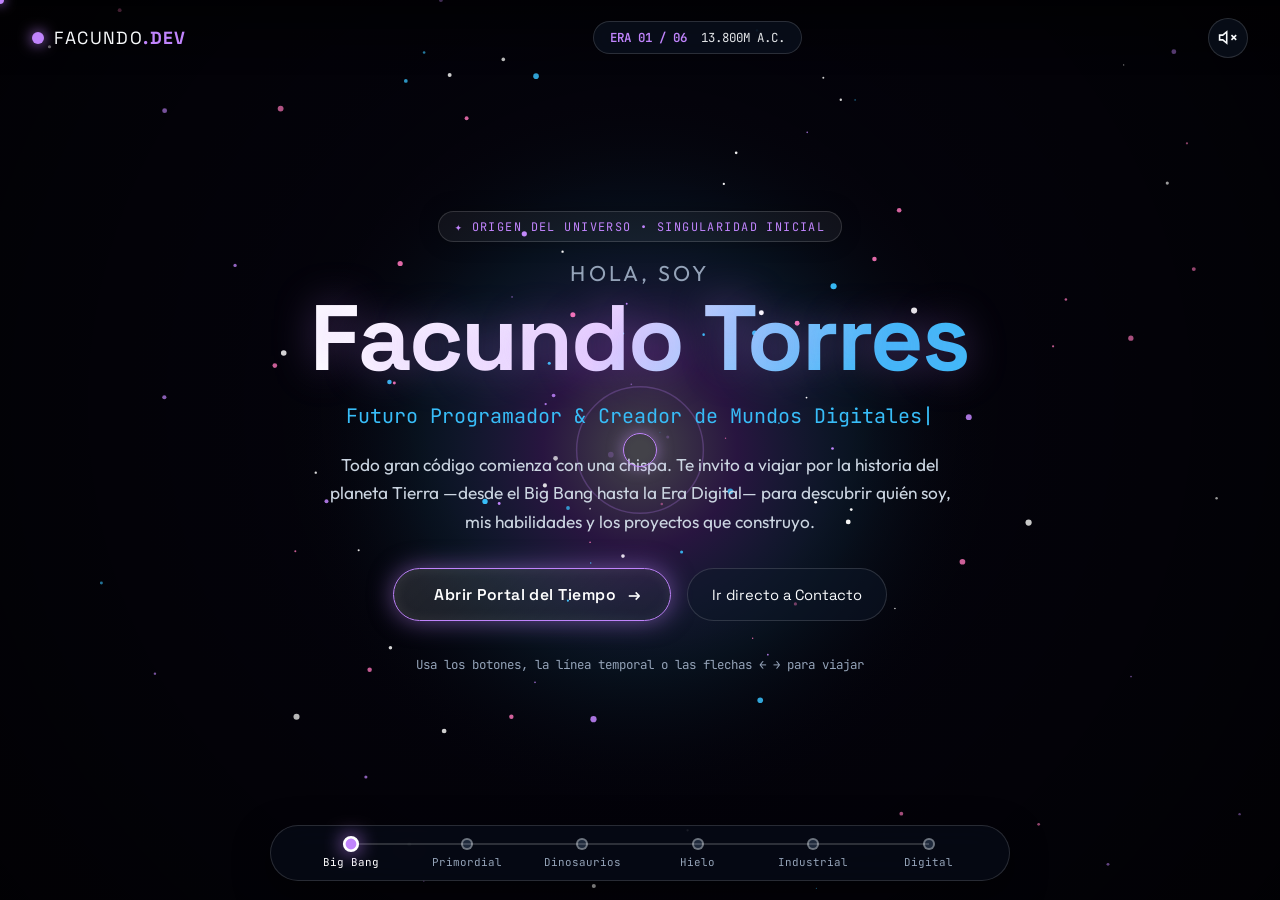
==== commit 6363b881: "Update index.html" ====
--- a/index.html
+++ b/index.html
@@ -249,7 +249,7 @@
         </div>
 
         <div class="projects-grid evanesce-item delay-3">
-          <a href="proyectos/kiosco/index.html" target="_blank" rel="noopener noreferrer" class="ice-card tilt-card project-link">
+          <a href="https://promokiosco.netlify.app/" target="_blank" rel="noopener noreferrer" class="ice-card tilt-card project-link">
             <div class="ice-card-top">
               <span class="project-num">01</span>
               <span class="project-status">Abrir Proyecto ↗</span>
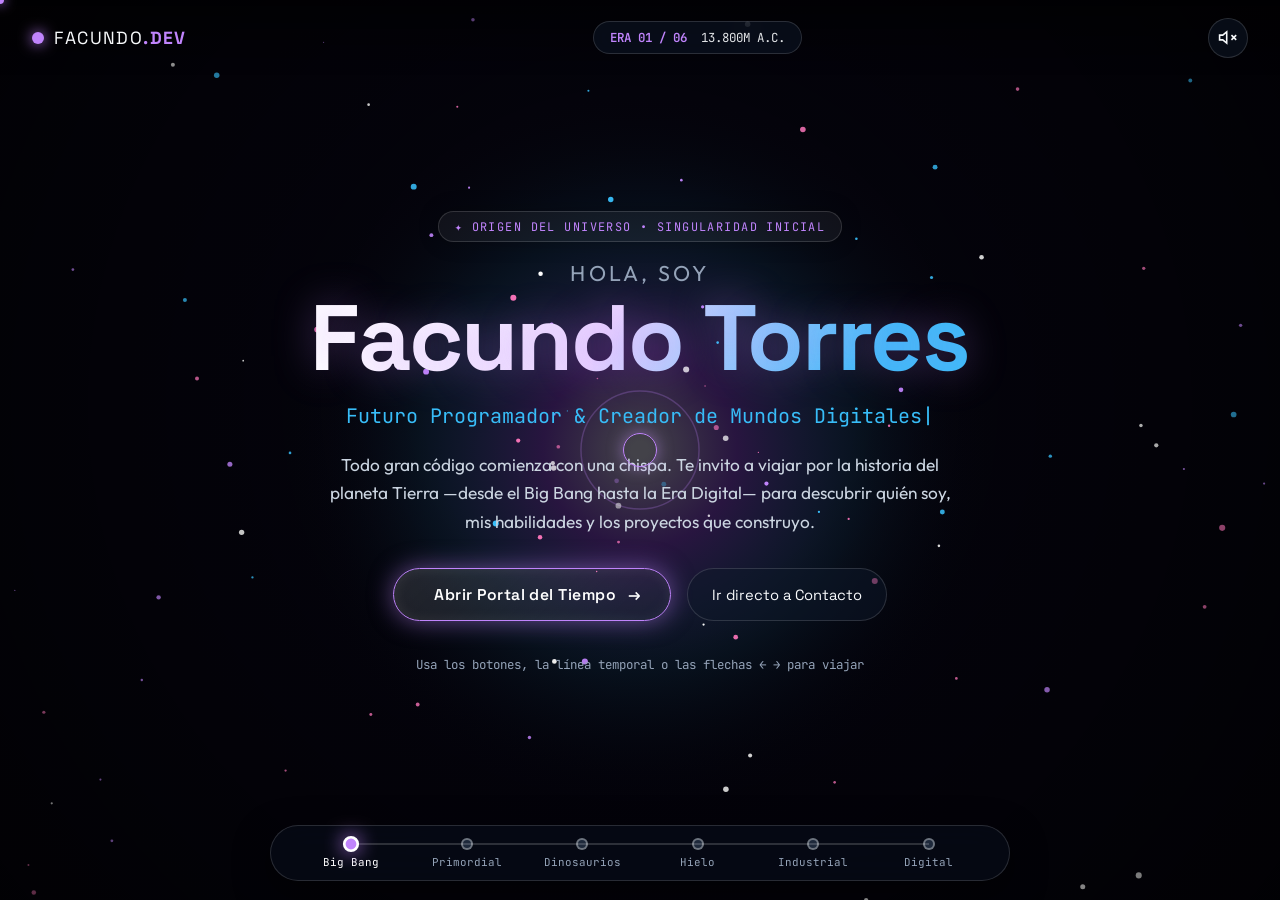
==== commit cae51167: "Update index.html" ====
--- a/index.html
+++ b/index.html
@@ -261,7 +261,7 @@
             </div>
           </a>
 
-          <a href="proyectos/bibliotec/index.html" target="_blank" rel="noopener noreferrer" class="ice-card tilt-card project-link">
+          <a href="https://portfolio-jesus-fernandez.onrender.com/proyectos/bibliotec/index.html" target="_blank" rel="noopener noreferrer" class="ice-card tilt-card project-link">
             <div class="ice-card-top">
               <span class="project-num">02</span>
               <span class="project-status">Abrir Proyecto ↗</span>
@@ -273,7 +273,7 @@
             </div>
           </a>
 
-          <a href="proyectos/viajes-los-choris/index.html" target="_blank" rel="noopener noreferrer" class="ice-card tilt-card project-link">
+          <a href="https://swear-boat-14797878.figma.site/" target="_blank" rel="noopener noreferrer" class="ice-card tilt-card project-link">
             <div class="ice-card-top">
               <span class="project-num">03</span>
               <span class="project-status">Abrir Proyecto ↗</span>
